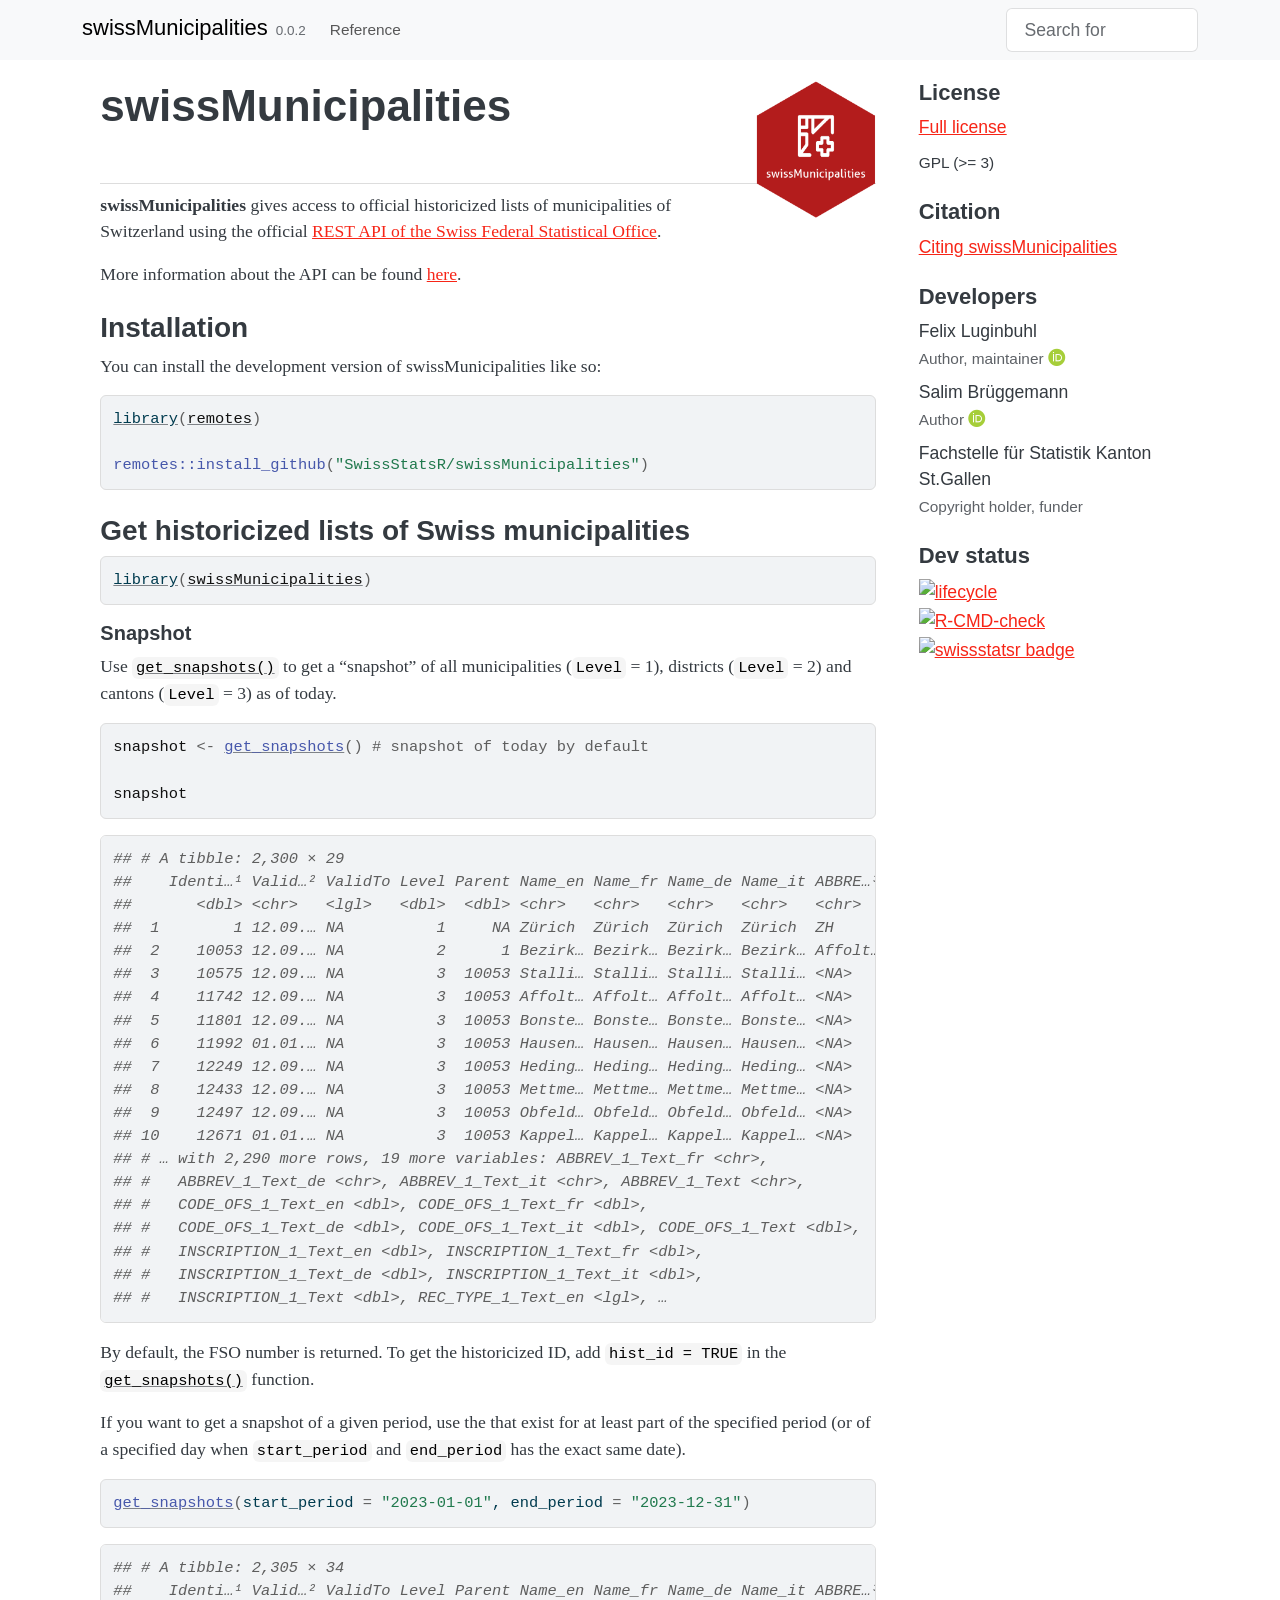
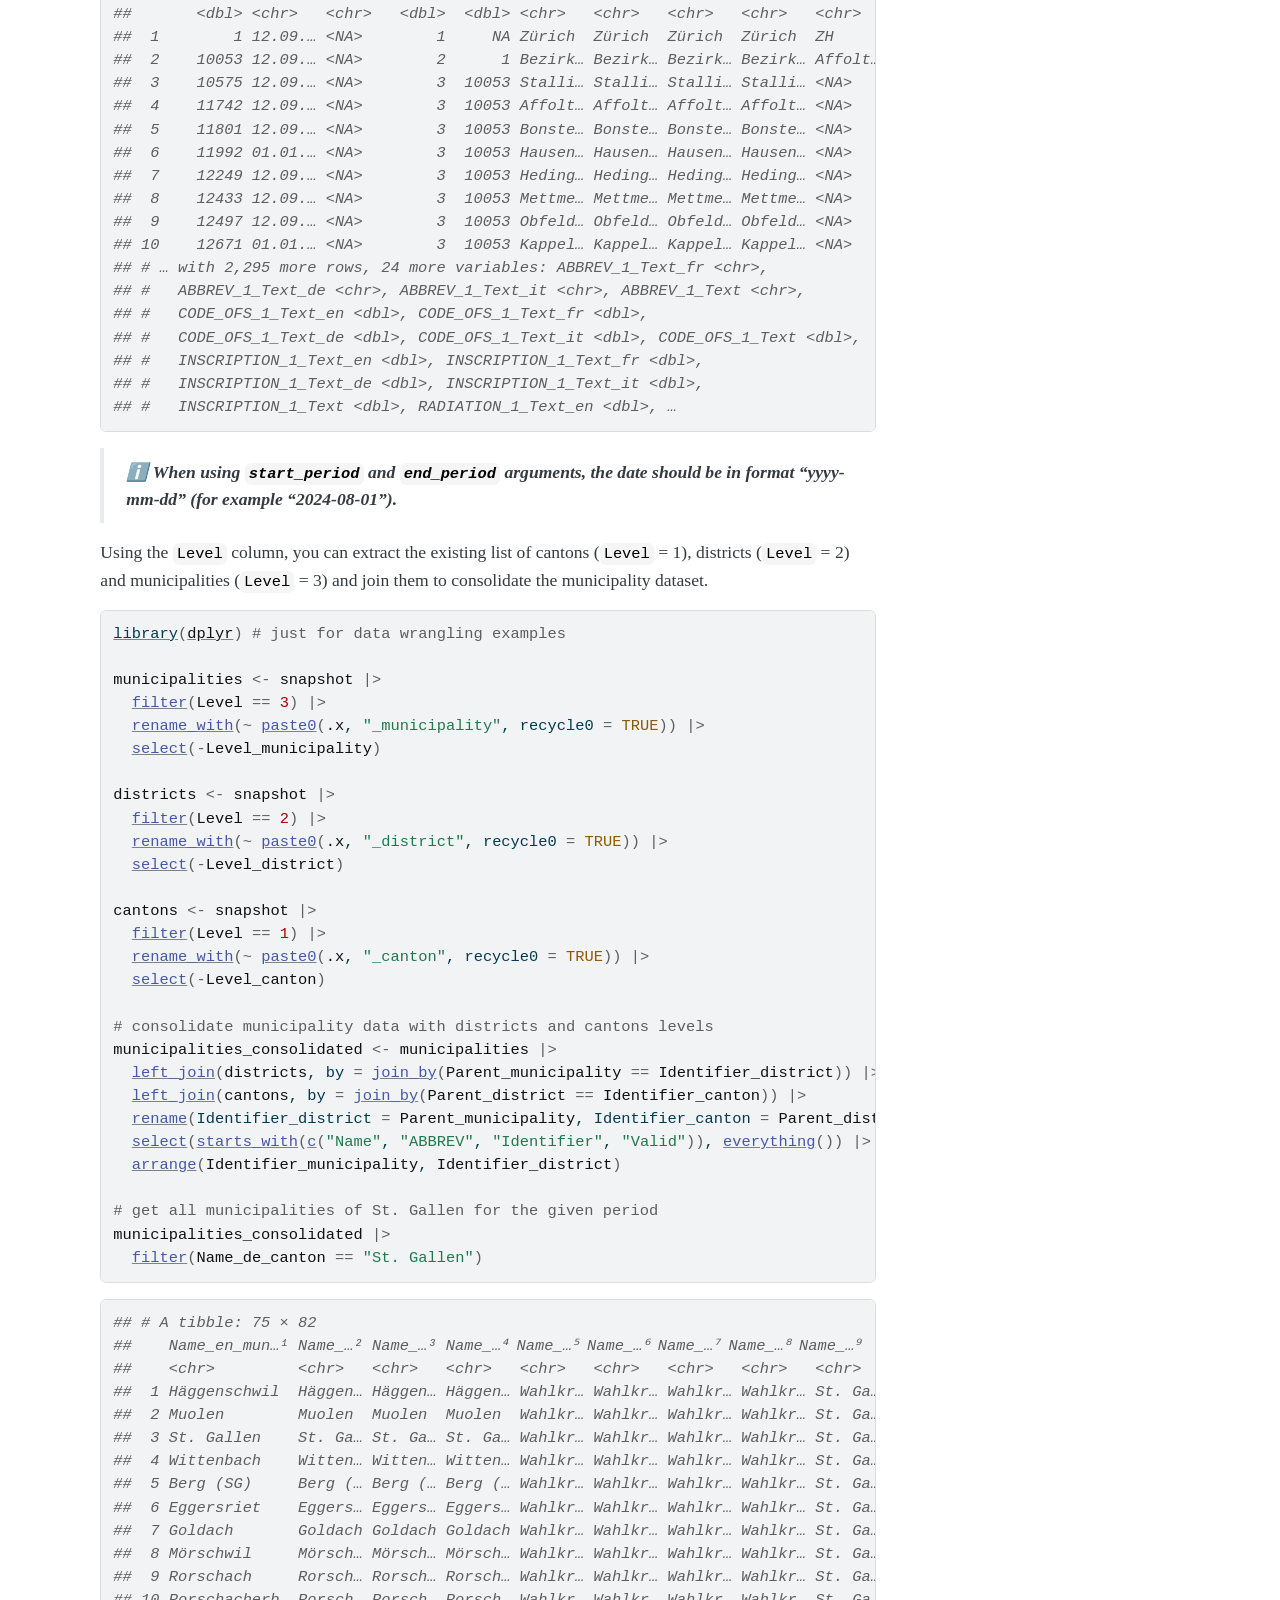
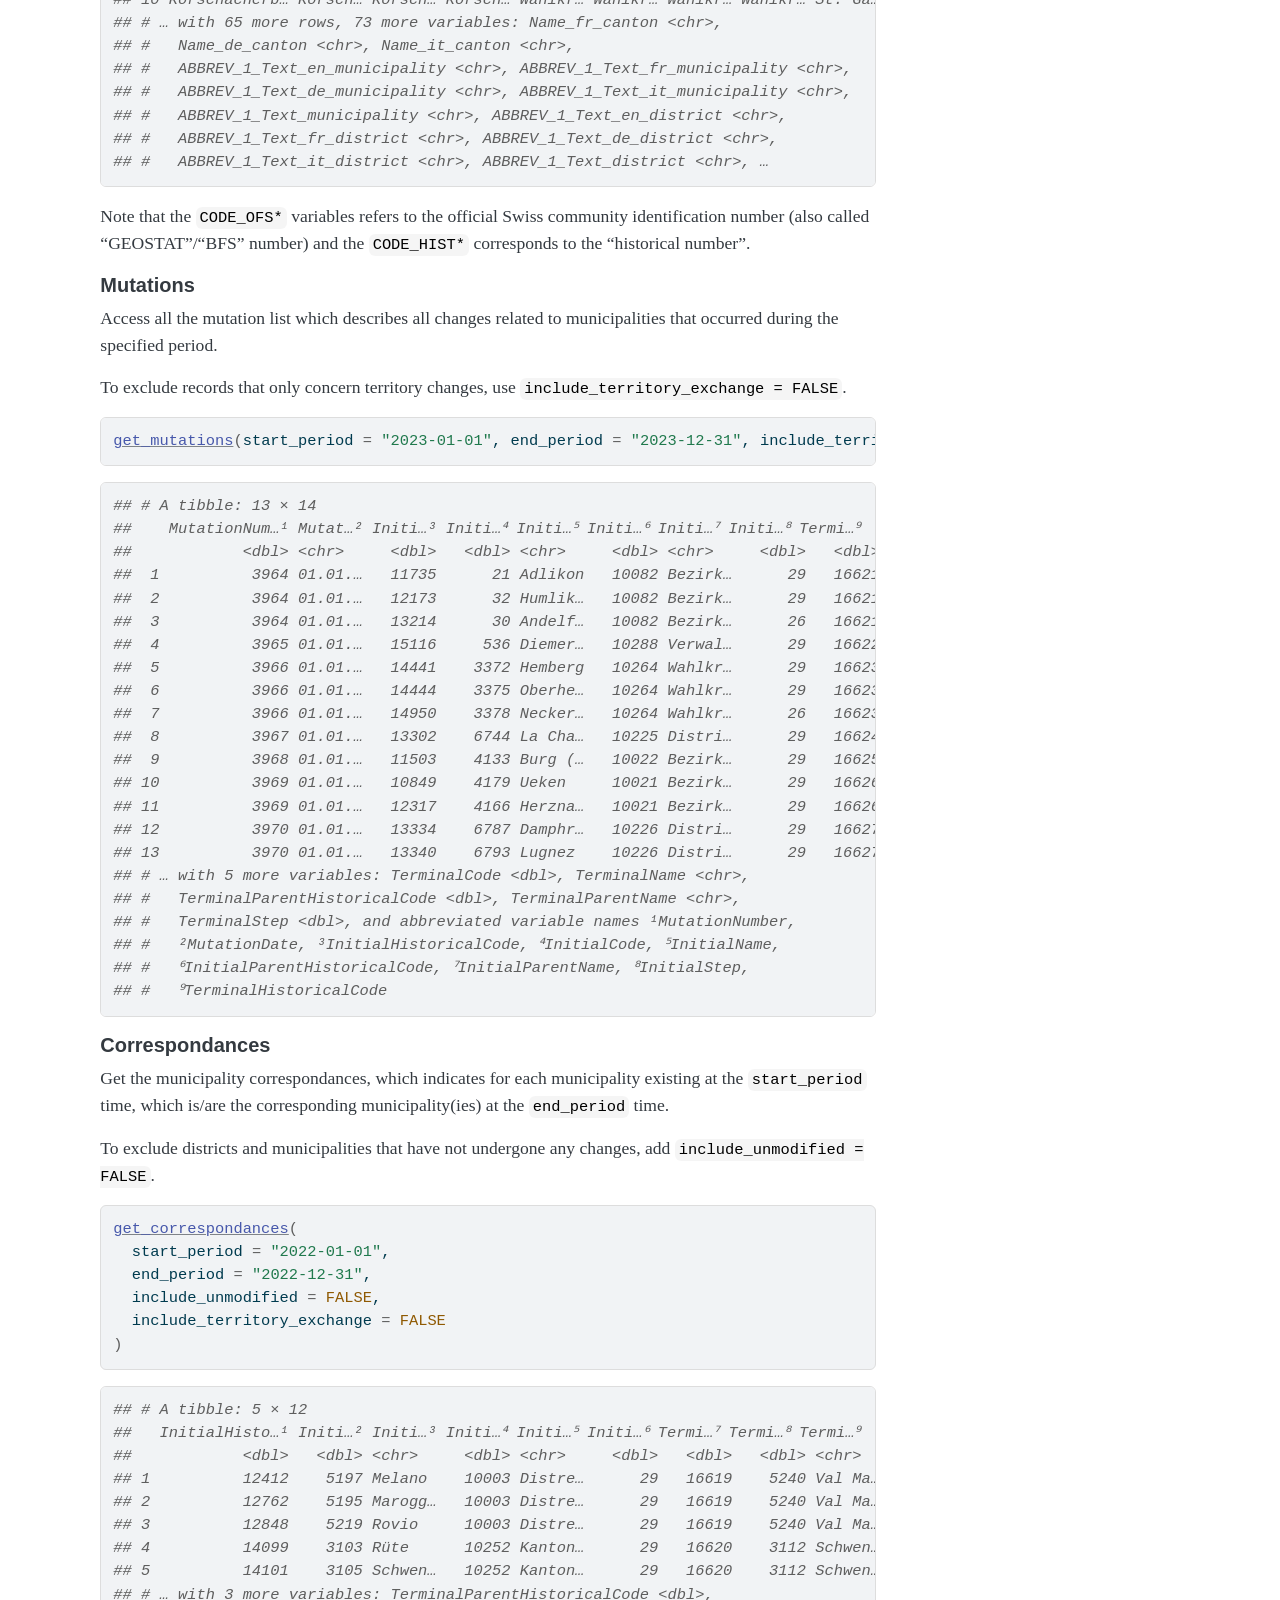
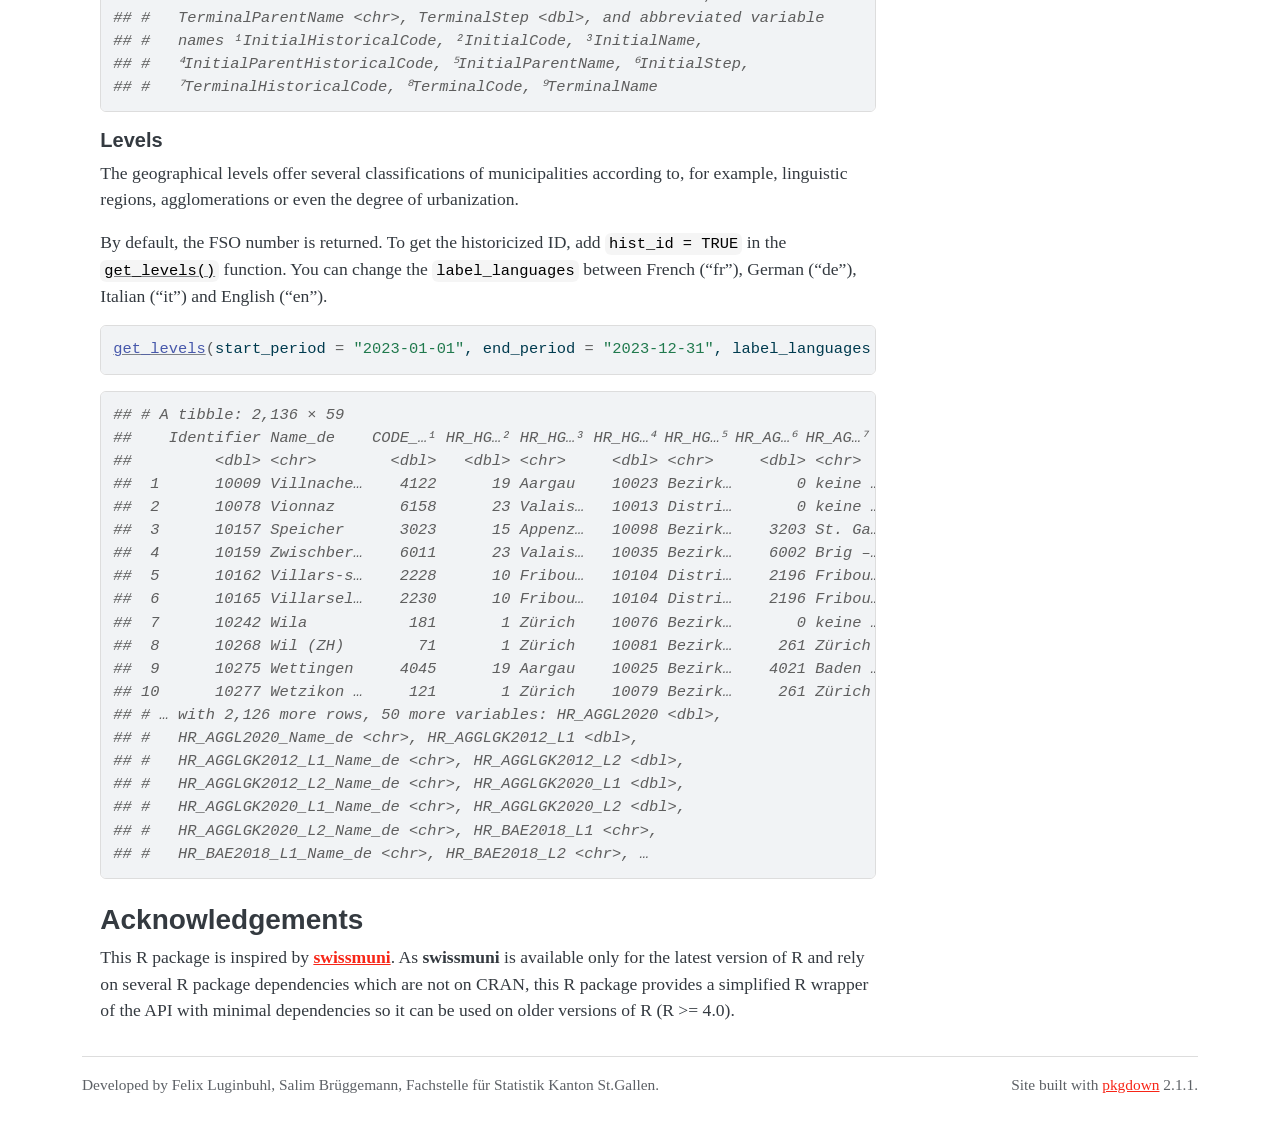
==== index.html @ 4a5406e1 "Deploying to gh-pages from @ SwissStatsR/swissMunicipalities@2eb749b05766159e274005578928a7ef6727f04" ====
<!DOCTYPE html>
<!-- Generated by pkgdown: do not edit by hand --><html lang="en">
<head>
<meta http-equiv="Content-Type" content="text/html; charset=UTF-8">
<meta charset="utf-8">
<meta http-equiv="X-UA-Compatible" content="IE=edge">
<meta name="viewport" content="width=device-width, initial-scale=1, shrink-to-fit=no">
<title>Get official historicized lists of Swiss municipalities • swissMunicipalities</title>
<script src="deps/jquery-3.6.0/jquery-3.6.0.min.js"></script><meta name="viewport" content="width=device-width, initial-scale=1, shrink-to-fit=no">
<link href="deps/bootstrap-5.3.1/bootstrap.min.css" rel="stylesheet">
<script src="deps/bootstrap-5.3.1/bootstrap.bundle.min.js"></script><link href="deps/font-awesome-6.4.2/css/all.min.css" rel="stylesheet">
<link href="deps/font-awesome-6.4.2/css/v4-shims.min.css" rel="stylesheet">
<script src="deps/headroom-0.11.0/headroom.min.js"></script><script src="deps/headroom-0.11.0/jQuery.headroom.min.js"></script><script src="deps/bootstrap-toc-1.0.1/bootstrap-toc.min.js"></script><script src="deps/clipboard.js-2.0.11/clipboard.min.js"></script><script src="deps/search-1.0.0/autocomplete.jquery.min.js"></script><script src="deps/search-1.0.0/fuse.min.js"></script><script src="deps/search-1.0.0/mark.min.js"></script><!-- pkgdown --><script src="pkgdown.js"></script><meta property="og:title" content="Get official historicized lists of Swiss municipalities">
<meta name="description" content="R wrapper of the official Swiss REST API of historicized list of municipalities of Switzerland.">
<meta property="og:description" content="R wrapper of the official Swiss REST API of historicized list of municipalities of Switzerland.">
<meta property="og:image" content="http://swissstatsr.org/swissMunicipalities/logo.png">
</head>
<body>
    <a href="#main" class="visually-hidden-focusable">Skip to contents</a>


    <nav class="navbar navbar-expand-lg fixed-top bg-light" data-bs-theme="light" aria-label="Site navigation"><div class="container">

    <a class="navbar-brand me-2" href="index.html">swissMunicipalities</a>

    <small class="nav-text text-muted me-auto" data-bs-toggle="tooltip" data-bs-placement="bottom" title="">0.0.2</small>


    <button class="navbar-toggler" type="button" data-bs-toggle="collapse" data-bs-target="#navbar" aria-controls="navbar" aria-expanded="false" aria-label="Toggle navigation">
      <span class="navbar-toggler-icon"></span>
    </button>

    <div id="navbar" class="collapse navbar-collapse ms-3">
      <ul class="navbar-nav me-auto">
<li class="nav-item"><a class="nav-link" href="reference/index.html">Reference</a></li>
      </ul>
<ul class="navbar-nav">
<li class="nav-item"><form class="form-inline" role="search">
 <input class="form-control" type="search" name="search-input" id="search-input" autocomplete="off" aria-label="Search site" placeholder="Search for" data-search-index="search.json">
</form></li>
      </ul>
</div>


  </div>
</nav><div class="container template-home">
<div class="row">
  <main id="main" class="col-md-9"><div class="section level1">
<div class="page-header">
<img src="logo.png" class="logo" alt=""><h1 id="swissmunicipalities-">swissMunicipalities <a class="anchor" aria-label="anchor" href="#swissmunicipalities-"></a>
</h1>
</div>
<!-- badges: start -->

<p><strong>swissMunicipalities</strong> gives access to official historicized lists of municipalities of Switzerland using the official <a href="https://www.bfs.admin.ch/bfs/de/home/dienstleistungen/forschung/api/api-gemeinde.html" class="external-link">REST API of the Swiss Federal Statistical Office</a>.</p>
<p>More information about the API can be found <a href="https://www.bfs.admin.ch/bfs/de/home/dienstleistungen/forschung/api/api-gemeinde.html" class="external-link">here</a>.</p>
<div class="section level2">
<h2 id="installation">Installation<a class="anchor" aria-label="anchor" href="#installation"></a>
</h2>
<p>You can install the development version of swissMunicipalities like so:</p>
<div class="sourceCode" id="cb1"><pre class="downlit sourceCode r">
<code class="sourceCode R"><span><span class="kw"><a href="https://rdrr.io/r/base/library.html" class="external-link">library</a></span><span class="op">(</span><span class="va"><a href="https://remotes.r-lib.org" class="external-link">remotes</a></span><span class="op">)</span></span>
<span></span>
<span><span class="fu">remotes</span><span class="fu">::</span><span class="fu">install_github</span><span class="op">(</span><span class="st">"SwissStatsR/swissMunicipalities"</span><span class="op">)</span></span></code></pre></div>
</div>
<div class="section level2">
<h2 id="get-historicized-lists-of-swiss-municipalities">Get historicized lists of Swiss municipalities<a class="anchor" aria-label="anchor" href="#get-historicized-lists-of-swiss-municipalities"></a>
</h2>
<div class="sourceCode" id="cb2"><pre class="downlit sourceCode r">
<code class="sourceCode R"><span><span class="kw"><a href="https://rdrr.io/r/base/library.html" class="external-link">library</a></span><span class="op">(</span><span class="va"><a href="http://swissstatsr.org/swissMunicipalities/">swissMunicipalities</a></span><span class="op">)</span></span></code></pre></div>
<div class="section level3">
<h3 id="snapshot">Snapshot<a class="anchor" aria-label="anchor" href="#snapshot"></a>
</h3>
<p>Use <code><a href="reference/get_snapshots.html">get_snapshots()</a></code> to get a “snapshot” of all municipalities (<code>Level</code> = 1), districts (<code>Level</code> = 2) and cantons (<code>Level</code> = 3) as of today.</p>
<div class="sourceCode" id="cb3"><pre class="downlit sourceCode r">
<code class="sourceCode R"><span><span class="va">snapshot</span> <span class="op">&lt;-</span> <span class="fu"><a href="reference/get_snapshots.html">get_snapshots</a></span><span class="op">(</span><span class="op">)</span> <span class="co"># snapshot of today by default</span></span>
<span></span>
<span><span class="va">snapshot</span></span></code></pre></div>
<div class="sourceCode" id="cb4"><pre class="sourceCode R"><code class="sourceCode r"><span id="cb4-1"><a href="#cb4-1" tabindex="-1"></a><span class="do">## # A tibble: 2,300 × 29</span></span>
<span id="cb4-2"><a href="#cb4-2" tabindex="-1"></a><span class="do">##    Identi…¹ Valid…² ValidTo Level Parent Name_en Name_fr Name_de Name_it ABBRE…³</span></span>
<span id="cb4-3"><a href="#cb4-3" tabindex="-1"></a><span class="do">##       &lt;dbl&gt; &lt;chr&gt;   &lt;lgl&gt;   &lt;dbl&gt;  &lt;dbl&gt; &lt;chr&gt;   &lt;chr&gt;   &lt;chr&gt;   &lt;chr&gt;   &lt;chr&gt;  </span></span>
<span id="cb4-4"><a href="#cb4-4" tabindex="-1"></a><span class="do">##  1        1 12.09.… NA          1     NA Zürich  Zürich  Zürich  Zürich  ZH     </span></span>
<span id="cb4-5"><a href="#cb4-5" tabindex="-1"></a><span class="do">##  2    10053 12.09.… NA          2      1 Bezirk… Bezirk… Bezirk… Bezirk… Affolt…</span></span>
<span id="cb4-6"><a href="#cb4-6" tabindex="-1"></a><span class="do">##  3    10575 12.09.… NA          3  10053 Stalli… Stalli… Stalli… Stalli… &lt;NA&gt;   </span></span>
<span id="cb4-7"><a href="#cb4-7" tabindex="-1"></a><span class="do">##  4    11742 12.09.… NA          3  10053 Affolt… Affolt… Affolt… Affolt… &lt;NA&gt;   </span></span>
<span id="cb4-8"><a href="#cb4-8" tabindex="-1"></a><span class="do">##  5    11801 12.09.… NA          3  10053 Bonste… Bonste… Bonste… Bonste… &lt;NA&gt;   </span></span>
<span id="cb4-9"><a href="#cb4-9" tabindex="-1"></a><span class="do">##  6    11992 01.01.… NA          3  10053 Hausen… Hausen… Hausen… Hausen… &lt;NA&gt;   </span></span>
<span id="cb4-10"><a href="#cb4-10" tabindex="-1"></a><span class="do">##  7    12249 12.09.… NA          3  10053 Heding… Heding… Heding… Heding… &lt;NA&gt;   </span></span>
<span id="cb4-11"><a href="#cb4-11" tabindex="-1"></a><span class="do">##  8    12433 12.09.… NA          3  10053 Mettme… Mettme… Mettme… Mettme… &lt;NA&gt;   </span></span>
<span id="cb4-12"><a href="#cb4-12" tabindex="-1"></a><span class="do">##  9    12497 12.09.… NA          3  10053 Obfeld… Obfeld… Obfeld… Obfeld… &lt;NA&gt;   </span></span>
<span id="cb4-13"><a href="#cb4-13" tabindex="-1"></a><span class="do">## 10    12671 01.01.… NA          3  10053 Kappel… Kappel… Kappel… Kappel… &lt;NA&gt;   </span></span>
<span id="cb4-14"><a href="#cb4-14" tabindex="-1"></a><span class="do">## # … with 2,290 more rows, 19 more variables: ABBREV_1_Text_fr &lt;chr&gt;,</span></span>
<span id="cb4-15"><a href="#cb4-15" tabindex="-1"></a><span class="do">## #   ABBREV_1_Text_de &lt;chr&gt;, ABBREV_1_Text_it &lt;chr&gt;, ABBREV_1_Text &lt;chr&gt;,</span></span>
<span id="cb4-16"><a href="#cb4-16" tabindex="-1"></a><span class="do">## #   CODE_OFS_1_Text_en &lt;dbl&gt;, CODE_OFS_1_Text_fr &lt;dbl&gt;,</span></span>
<span id="cb4-17"><a href="#cb4-17" tabindex="-1"></a><span class="do">## #   CODE_OFS_1_Text_de &lt;dbl&gt;, CODE_OFS_1_Text_it &lt;dbl&gt;, CODE_OFS_1_Text &lt;dbl&gt;,</span></span>
<span id="cb4-18"><a href="#cb4-18" tabindex="-1"></a><span class="do">## #   INSCRIPTION_1_Text_en &lt;dbl&gt;, INSCRIPTION_1_Text_fr &lt;dbl&gt;,</span></span>
<span id="cb4-19"><a href="#cb4-19" tabindex="-1"></a><span class="do">## #   INSCRIPTION_1_Text_de &lt;dbl&gt;, INSCRIPTION_1_Text_it &lt;dbl&gt;,</span></span>
<span id="cb4-20"><a href="#cb4-20" tabindex="-1"></a><span class="do">## #   INSCRIPTION_1_Text &lt;dbl&gt;, REC_TYPE_1_Text_en &lt;lgl&gt;, …</span></span></code></pre></div>
<p>By default, the FSO number is returned. To get the historicized ID, add <code>hist_id = TRUE</code> in the <code><a href="reference/get_snapshots.html">get_snapshots()</a></code> function.</p>
<p>If you want to get a snapshot of a given period, use the that exist for at least part of the specified period (or of a specified day when <code>start_period</code> and <code>end_period</code> has the exact same date).</p>
<div class="sourceCode" id="cb5"><pre class="downlit sourceCode r">
<code class="sourceCode R"><span><span class="fu"><a href="reference/get_snapshots.html">get_snapshots</a></span><span class="op">(</span>start_period <span class="op">=</span> <span class="st">"2023-01-01"</span>, end_period <span class="op">=</span> <span class="st">"2023-12-31"</span><span class="op">)</span></span></code></pre></div>
<div class="sourceCode" id="cb6"><pre class="sourceCode R"><code class="sourceCode r"><span id="cb6-1"><a href="#cb6-1" tabindex="-1"></a><span class="do">## # A tibble: 2,305 × 34</span></span>
<span id="cb6-2"><a href="#cb6-2" tabindex="-1"></a><span class="do">##    Identi…¹ Valid…² ValidTo Level Parent Name_en Name_fr Name_de Name_it ABBRE…³</span></span>
<span id="cb6-3"><a href="#cb6-3" tabindex="-1"></a><span class="do">##       &lt;dbl&gt; &lt;chr&gt;   &lt;chr&gt;   &lt;dbl&gt;  &lt;dbl&gt; &lt;chr&gt;   &lt;chr&gt;   &lt;chr&gt;   &lt;chr&gt;   &lt;chr&gt;  </span></span>
<span id="cb6-4"><a href="#cb6-4" tabindex="-1"></a><span class="do">##  1        1 12.09.… &lt;NA&gt;        1     NA Zürich  Zürich  Zürich  Zürich  ZH     </span></span>
<span id="cb6-5"><a href="#cb6-5" tabindex="-1"></a><span class="do">##  2    10053 12.09.… &lt;NA&gt;        2      1 Bezirk… Bezirk… Bezirk… Bezirk… Affolt…</span></span>
<span id="cb6-6"><a href="#cb6-6" tabindex="-1"></a><span class="do">##  3    10575 12.09.… &lt;NA&gt;        3  10053 Stalli… Stalli… Stalli… Stalli… &lt;NA&gt;   </span></span>
<span id="cb6-7"><a href="#cb6-7" tabindex="-1"></a><span class="do">##  4    11742 12.09.… &lt;NA&gt;        3  10053 Affolt… Affolt… Affolt… Affolt… &lt;NA&gt;   </span></span>
<span id="cb6-8"><a href="#cb6-8" tabindex="-1"></a><span class="do">##  5    11801 12.09.… &lt;NA&gt;        3  10053 Bonste… Bonste… Bonste… Bonste… &lt;NA&gt;   </span></span>
<span id="cb6-9"><a href="#cb6-9" tabindex="-1"></a><span class="do">##  6    11992 01.01.… &lt;NA&gt;        3  10053 Hausen… Hausen… Hausen… Hausen… &lt;NA&gt;   </span></span>
<span id="cb6-10"><a href="#cb6-10" tabindex="-1"></a><span class="do">##  7    12249 12.09.… &lt;NA&gt;        3  10053 Heding… Heding… Heding… Heding… &lt;NA&gt;   </span></span>
<span id="cb6-11"><a href="#cb6-11" tabindex="-1"></a><span class="do">##  8    12433 12.09.… &lt;NA&gt;        3  10053 Mettme… Mettme… Mettme… Mettme… &lt;NA&gt;   </span></span>
<span id="cb6-12"><a href="#cb6-12" tabindex="-1"></a><span class="do">##  9    12497 12.09.… &lt;NA&gt;        3  10053 Obfeld… Obfeld… Obfeld… Obfeld… &lt;NA&gt;   </span></span>
<span id="cb6-13"><a href="#cb6-13" tabindex="-1"></a><span class="do">## 10    12671 01.01.… &lt;NA&gt;        3  10053 Kappel… Kappel… Kappel… Kappel… &lt;NA&gt;   </span></span>
<span id="cb6-14"><a href="#cb6-14" tabindex="-1"></a><span class="do">## # … with 2,295 more rows, 24 more variables: ABBREV_1_Text_fr &lt;chr&gt;,</span></span>
<span id="cb6-15"><a href="#cb6-15" tabindex="-1"></a><span class="do">## #   ABBREV_1_Text_de &lt;chr&gt;, ABBREV_1_Text_it &lt;chr&gt;, ABBREV_1_Text &lt;chr&gt;,</span></span>
<span id="cb6-16"><a href="#cb6-16" tabindex="-1"></a><span class="do">## #   CODE_OFS_1_Text_en &lt;dbl&gt;, CODE_OFS_1_Text_fr &lt;dbl&gt;,</span></span>
<span id="cb6-17"><a href="#cb6-17" tabindex="-1"></a><span class="do">## #   CODE_OFS_1_Text_de &lt;dbl&gt;, CODE_OFS_1_Text_it &lt;dbl&gt;, CODE_OFS_1_Text &lt;dbl&gt;,</span></span>
<span id="cb6-18"><a href="#cb6-18" tabindex="-1"></a><span class="do">## #   INSCRIPTION_1_Text_en &lt;dbl&gt;, INSCRIPTION_1_Text_fr &lt;dbl&gt;,</span></span>
<span id="cb6-19"><a href="#cb6-19" tabindex="-1"></a><span class="do">## #   INSCRIPTION_1_Text_de &lt;dbl&gt;, INSCRIPTION_1_Text_it &lt;dbl&gt;,</span></span>
<span id="cb6-20"><a href="#cb6-20" tabindex="-1"></a><span class="do">## #   INSCRIPTION_1_Text &lt;dbl&gt;, RADIATION_1_Text_en &lt;dbl&gt;, …</span></span></code></pre></div>
<blockquote>
<p><span class="emoji" data-emoji="information_source">ℹ️</span> <strong>When using <code>start_period</code> and <code>end_period</code> arguments, the date should be in format “yyyy-mm-dd” (for example “2024-08-01”).</strong></p>
</blockquote>
<p>Using the <code>Level</code> column, you can extract the existing list of cantons (<code>Level</code> = 1), districts (<code>Level</code> = 2) and municipalities (<code>Level</code> = 3) and join them to consolidate the municipality dataset.</p>
<div class="sourceCode" id="cb7"><pre class="downlit sourceCode r">
<code class="sourceCode R"><span><span class="kw"><a href="https://rdrr.io/r/base/library.html" class="external-link">library</a></span><span class="op">(</span><span class="va"><a href="https://dplyr.tidyverse.org" class="external-link">dplyr</a></span><span class="op">)</span> <span class="co"># just for data wrangling examples</span></span>
<span></span>
<span><span class="va">municipalities</span> <span class="op">&lt;-</span> <span class="va">snapshot</span> <span class="op">|&gt;</span> </span>
<span>  <span class="fu"><a href="https://dplyr.tidyverse.org/reference/filter.html" class="external-link">filter</a></span><span class="op">(</span><span class="va">Level</span> <span class="op">==</span> <span class="fl">3</span><span class="op">)</span> <span class="op">|&gt;</span></span>
<span>  <span class="fu"><a href="https://dplyr.tidyverse.org/reference/rename.html" class="external-link">rename_with</a></span><span class="op">(</span><span class="op">~</span> <span class="fu"><a href="https://rdrr.io/r/base/paste.html" class="external-link">paste0</a></span><span class="op">(</span><span class="va">.x</span>, <span class="st">"_municipality"</span>, recycle0 <span class="op">=</span> <span class="cn">TRUE</span><span class="op">)</span><span class="op">)</span> <span class="op">|&gt;</span></span>
<span>  <span class="fu"><a href="https://dplyr.tidyverse.org/reference/select.html" class="external-link">select</a></span><span class="op">(</span><span class="op">-</span><span class="va">Level_municipality</span><span class="op">)</span></span>
<span></span>
<span><span class="va">districts</span> <span class="op">&lt;-</span> <span class="va">snapshot</span> <span class="op">|&gt;</span> </span>
<span>  <span class="fu"><a href="https://dplyr.tidyverse.org/reference/filter.html" class="external-link">filter</a></span><span class="op">(</span><span class="va">Level</span> <span class="op">==</span> <span class="fl">2</span><span class="op">)</span> <span class="op">|&gt;</span></span>
<span>  <span class="fu"><a href="https://dplyr.tidyverse.org/reference/rename.html" class="external-link">rename_with</a></span><span class="op">(</span><span class="op">~</span> <span class="fu"><a href="https://rdrr.io/r/base/paste.html" class="external-link">paste0</a></span><span class="op">(</span><span class="va">.x</span>, <span class="st">"_district"</span>, recycle0 <span class="op">=</span> <span class="cn">TRUE</span><span class="op">)</span><span class="op">)</span> <span class="op">|&gt;</span></span>
<span>  <span class="fu"><a href="https://dplyr.tidyverse.org/reference/select.html" class="external-link">select</a></span><span class="op">(</span><span class="op">-</span><span class="va">Level_district</span><span class="op">)</span></span>
<span></span>
<span><span class="va">cantons</span> <span class="op">&lt;-</span> <span class="va">snapshot</span> <span class="op">|&gt;</span> </span>
<span>  <span class="fu"><a href="https://dplyr.tidyverse.org/reference/filter.html" class="external-link">filter</a></span><span class="op">(</span><span class="va">Level</span> <span class="op">==</span> <span class="fl">1</span><span class="op">)</span> <span class="op">|&gt;</span></span>
<span>  <span class="fu"><a href="https://dplyr.tidyverse.org/reference/rename.html" class="external-link">rename_with</a></span><span class="op">(</span><span class="op">~</span> <span class="fu"><a href="https://rdrr.io/r/base/paste.html" class="external-link">paste0</a></span><span class="op">(</span><span class="va">.x</span>, <span class="st">"_canton"</span>, recycle0 <span class="op">=</span> <span class="cn">TRUE</span><span class="op">)</span><span class="op">)</span> <span class="op">|&gt;</span></span>
<span>  <span class="fu"><a href="https://dplyr.tidyverse.org/reference/select.html" class="external-link">select</a></span><span class="op">(</span><span class="op">-</span><span class="va">Level_canton</span><span class="op">)</span></span>
<span></span>
<span><span class="co"># consolidate municipality data with districts and cantons levels</span></span>
<span><span class="va">municipalities_consolidated</span> <span class="op">&lt;-</span> <span class="va">municipalities</span> <span class="op">|&gt;</span></span>
<span>  <span class="fu"><a href="https://dplyr.tidyverse.org/reference/mutate-joins.html" class="external-link">left_join</a></span><span class="op">(</span><span class="va">districts</span>, by <span class="op">=</span> <span class="fu"><a href="https://dplyr.tidyverse.org/reference/join_by.html" class="external-link">join_by</a></span><span class="op">(</span><span class="va">Parent_municipality</span> <span class="op">==</span> <span class="va">Identifier_district</span><span class="op">)</span><span class="op">)</span> <span class="op">|&gt;</span></span>
<span>  <span class="fu"><a href="https://dplyr.tidyverse.org/reference/mutate-joins.html" class="external-link">left_join</a></span><span class="op">(</span><span class="va">cantons</span>, by <span class="op">=</span> <span class="fu"><a href="https://dplyr.tidyverse.org/reference/join_by.html" class="external-link">join_by</a></span><span class="op">(</span><span class="va">Parent_district</span> <span class="op">==</span> <span class="va">Identifier_canton</span><span class="op">)</span><span class="op">)</span> <span class="op">|&gt;</span></span>
<span>  <span class="fu"><a href="https://dplyr.tidyverse.org/reference/rename.html" class="external-link">rename</a></span><span class="op">(</span>Identifier_district <span class="op">=</span> <span class="va">Parent_municipality</span>, Identifier_canton <span class="op">=</span> <span class="va">Parent_district</span><span class="op">)</span> <span class="op">|&gt;</span></span>
<span>  <span class="fu"><a href="https://dplyr.tidyverse.org/reference/select.html" class="external-link">select</a></span><span class="op">(</span><span class="fu"><a href="https://tidyselect.r-lib.org/reference/starts_with.html" class="external-link">starts_with</a></span><span class="op">(</span><span class="fu"><a href="https://rdrr.io/r/base/c.html" class="external-link">c</a></span><span class="op">(</span><span class="st">"Name"</span>, <span class="st">"ABBREV"</span>, <span class="st">"Identifier"</span>, <span class="st">"Valid"</span><span class="op">)</span><span class="op">)</span>, <span class="fu"><a href="https://tidyselect.r-lib.org/reference/everything.html" class="external-link">everything</a></span><span class="op">(</span><span class="op">)</span><span class="op">)</span> <span class="op">|&gt;</span></span>
<span>  <span class="fu"><a href="https://dplyr.tidyverse.org/reference/arrange.html" class="external-link">arrange</a></span><span class="op">(</span><span class="va">Identifier_municipality</span>, <span class="va">Identifier_district</span><span class="op">)</span></span>
<span></span>
<span><span class="co"># get all municipalities of St. Gallen for the given period</span></span>
<span><span class="va">municipalities_consolidated</span> <span class="op">|&gt;</span></span>
<span>  <span class="fu"><a href="https://dplyr.tidyverse.org/reference/filter.html" class="external-link">filter</a></span><span class="op">(</span><span class="va">Name_de_canton</span> <span class="op">==</span> <span class="st">"St. Gallen"</span><span class="op">)</span></span></code></pre></div>
<div class="sourceCode" id="cb8"><pre class="sourceCode R"><code class="sourceCode r"><span id="cb8-1"><a href="#cb8-1" tabindex="-1"></a><span class="do">## # A tibble: 75 × 82</span></span>
<span id="cb8-2"><a href="#cb8-2" tabindex="-1"></a><span class="do">##    Name_en_mun…¹ Name_…² Name_…³ Name_…⁴ Name_…⁵ Name_…⁶ Name_…⁷ Name_…⁸ Name_…⁹</span></span>
<span id="cb8-3"><a href="#cb8-3" tabindex="-1"></a><span class="do">##    &lt;chr&gt;         &lt;chr&gt;   &lt;chr&gt;   &lt;chr&gt;   &lt;chr&gt;   &lt;chr&gt;   &lt;chr&gt;   &lt;chr&gt;   &lt;chr&gt;  </span></span>
<span id="cb8-4"><a href="#cb8-4" tabindex="-1"></a><span class="do">##  1 Häggenschwil  Häggen… Häggen… Häggen… Wahlkr… Wahlkr… Wahlkr… Wahlkr… St. Ga…</span></span>
<span id="cb8-5"><a href="#cb8-5" tabindex="-1"></a><span class="do">##  2 Muolen        Muolen  Muolen  Muolen  Wahlkr… Wahlkr… Wahlkr… Wahlkr… St. Ga…</span></span>
<span id="cb8-6"><a href="#cb8-6" tabindex="-1"></a><span class="do">##  3 St. Gallen    St. Ga… St. Ga… St. Ga… Wahlkr… Wahlkr… Wahlkr… Wahlkr… St. Ga…</span></span>
<span id="cb8-7"><a href="#cb8-7" tabindex="-1"></a><span class="do">##  4 Wittenbach    Witten… Witten… Witten… Wahlkr… Wahlkr… Wahlkr… Wahlkr… St. Ga…</span></span>
<span id="cb8-8"><a href="#cb8-8" tabindex="-1"></a><span class="do">##  5 Berg (SG)     Berg (… Berg (… Berg (… Wahlkr… Wahlkr… Wahlkr… Wahlkr… St. Ga…</span></span>
<span id="cb8-9"><a href="#cb8-9" tabindex="-1"></a><span class="do">##  6 Eggersriet    Eggers… Eggers… Eggers… Wahlkr… Wahlkr… Wahlkr… Wahlkr… St. Ga…</span></span>
<span id="cb8-10"><a href="#cb8-10" tabindex="-1"></a><span class="do">##  7 Goldach       Goldach Goldach Goldach Wahlkr… Wahlkr… Wahlkr… Wahlkr… St. Ga…</span></span>
<span id="cb8-11"><a href="#cb8-11" tabindex="-1"></a><span class="do">##  8 Mörschwil     Mörsch… Mörsch… Mörsch… Wahlkr… Wahlkr… Wahlkr… Wahlkr… St. Ga…</span></span>
<span id="cb8-12"><a href="#cb8-12" tabindex="-1"></a><span class="do">##  9 Rorschach     Rorsch… Rorsch… Rorsch… Wahlkr… Wahlkr… Wahlkr… Wahlkr… St. Ga…</span></span>
<span id="cb8-13"><a href="#cb8-13" tabindex="-1"></a><span class="do">## 10 Rorschacherb… Rorsch… Rorsch… Rorsch… Wahlkr… Wahlkr… Wahlkr… Wahlkr… St. Ga…</span></span>
<span id="cb8-14"><a href="#cb8-14" tabindex="-1"></a><span class="do">## # … with 65 more rows, 73 more variables: Name_fr_canton &lt;chr&gt;,</span></span>
<span id="cb8-15"><a href="#cb8-15" tabindex="-1"></a><span class="do">## #   Name_de_canton &lt;chr&gt;, Name_it_canton &lt;chr&gt;,</span></span>
<span id="cb8-16"><a href="#cb8-16" tabindex="-1"></a><span class="do">## #   ABBREV_1_Text_en_municipality &lt;chr&gt;, ABBREV_1_Text_fr_municipality &lt;chr&gt;,</span></span>
<span id="cb8-17"><a href="#cb8-17" tabindex="-1"></a><span class="do">## #   ABBREV_1_Text_de_municipality &lt;chr&gt;, ABBREV_1_Text_it_municipality &lt;chr&gt;,</span></span>
<span id="cb8-18"><a href="#cb8-18" tabindex="-1"></a><span class="do">## #   ABBREV_1_Text_municipality &lt;chr&gt;, ABBREV_1_Text_en_district &lt;chr&gt;,</span></span>
<span id="cb8-19"><a href="#cb8-19" tabindex="-1"></a><span class="do">## #   ABBREV_1_Text_fr_district &lt;chr&gt;, ABBREV_1_Text_de_district &lt;chr&gt;,</span></span>
<span id="cb8-20"><a href="#cb8-20" tabindex="-1"></a><span class="do">## #   ABBREV_1_Text_it_district &lt;chr&gt;, ABBREV_1_Text_district &lt;chr&gt;, …</span></span></code></pre></div>
<p>Note that the <code>CODE_OFS*</code> variables refers to the official Swiss community identification number (also called “GEOSTAT”/“BFS” number) and the <code>CODE_HIST*</code> corresponds to the “historical number”.</p>
</div>
<div class="section level3">
<h3 id="mutations">Mutations<a class="anchor" aria-label="anchor" href="#mutations"></a>
</h3>
<p>Access all the mutation list which describes all changes related to municipalities that occurred during the specified period.</p>
<p>To exclude records that only concern territory changes, use <code>include_territory_exchange = FALSE</code>.</p>
<div class="sourceCode" id="cb9"><pre class="downlit sourceCode r">
<code class="sourceCode R"><span><span class="fu"><a href="reference/get_mutations.html">get_mutations</a></span><span class="op">(</span>start_period <span class="op">=</span> <span class="st">"2023-01-01"</span>, end_period <span class="op">=</span> <span class="st">"2023-12-31"</span>, include_territory_exchange <span class="op">=</span> <span class="cn">FALSE</span><span class="op">)</span></span></code></pre></div>
<div class="sourceCode" id="cb10"><pre class="sourceCode R"><code class="sourceCode r"><span id="cb10-1"><a href="#cb10-1" tabindex="-1"></a><span class="do">## # A tibble: 13 × 14</span></span>
<span id="cb10-2"><a href="#cb10-2" tabindex="-1"></a><span class="do">##    MutationNum…¹ Mutat…² Initi…³ Initi…⁴ Initi…⁵ Initi…⁶ Initi…⁷ Initi…⁸ Termi…⁹</span></span>
<span id="cb10-3"><a href="#cb10-3" tabindex="-1"></a><span class="do">##            &lt;dbl&gt; &lt;chr&gt;     &lt;dbl&gt;   &lt;dbl&gt; &lt;chr&gt;     &lt;dbl&gt; &lt;chr&gt;     &lt;dbl&gt;   &lt;dbl&gt;</span></span>
<span id="cb10-4"><a href="#cb10-4" tabindex="-1"></a><span class="do">##  1          3964 01.01.…   11735      21 Adlikon   10082 Bezirk…      29   16621</span></span>
<span id="cb10-5"><a href="#cb10-5" tabindex="-1"></a><span class="do">##  2          3964 01.01.…   12173      32 Humlik…   10082 Bezirk…      29   16621</span></span>
<span id="cb10-6"><a href="#cb10-6" tabindex="-1"></a><span class="do">##  3          3964 01.01.…   13214      30 Andelf…   10082 Bezirk…      26   16621</span></span>
<span id="cb10-7"><a href="#cb10-7" tabindex="-1"></a><span class="do">##  4          3965 01.01.…   15116     536 Diemer…   10288 Verwal…      29   16622</span></span>
<span id="cb10-8"><a href="#cb10-8" tabindex="-1"></a><span class="do">##  5          3966 01.01.…   14441    3372 Hemberg   10264 Wahlkr…      29   16623</span></span>
<span id="cb10-9"><a href="#cb10-9" tabindex="-1"></a><span class="do">##  6          3966 01.01.…   14444    3375 Oberhe…   10264 Wahlkr…      29   16623</span></span>
<span id="cb10-10"><a href="#cb10-10" tabindex="-1"></a><span class="do">##  7          3966 01.01.…   14950    3378 Necker…   10264 Wahlkr…      26   16623</span></span>
<span id="cb10-11"><a href="#cb10-11" tabindex="-1"></a><span class="do">##  8          3967 01.01.…   13302    6744 La Cha…   10225 Distri…      29   16624</span></span>
<span id="cb10-12"><a href="#cb10-12" tabindex="-1"></a><span class="do">##  9          3968 01.01.…   11503    4133 Burg (…   10022 Bezirk…      29   16625</span></span>
<span id="cb10-13"><a href="#cb10-13" tabindex="-1"></a><span class="do">## 10          3969 01.01.…   10849    4179 Ueken     10021 Bezirk…      29   16626</span></span>
<span id="cb10-14"><a href="#cb10-14" tabindex="-1"></a><span class="do">## 11          3969 01.01.…   12317    4166 Herzna…   10021 Bezirk…      29   16626</span></span>
<span id="cb10-15"><a href="#cb10-15" tabindex="-1"></a><span class="do">## 12          3970 01.01.…   13334    6787 Damphr…   10226 Distri…      29   16627</span></span>
<span id="cb10-16"><a href="#cb10-16" tabindex="-1"></a><span class="do">## 13          3970 01.01.…   13340    6793 Lugnez    10226 Distri…      29   16627</span></span>
<span id="cb10-17"><a href="#cb10-17" tabindex="-1"></a><span class="do">## # … with 5 more variables: TerminalCode &lt;dbl&gt;, TerminalName &lt;chr&gt;,</span></span>
<span id="cb10-18"><a href="#cb10-18" tabindex="-1"></a><span class="do">## #   TerminalParentHistoricalCode &lt;dbl&gt;, TerminalParentName &lt;chr&gt;,</span></span>
<span id="cb10-19"><a href="#cb10-19" tabindex="-1"></a><span class="do">## #   TerminalStep &lt;dbl&gt;, and abbreviated variable names ¹​MutationNumber,</span></span>
<span id="cb10-20"><a href="#cb10-20" tabindex="-1"></a><span class="do">## #   ²​MutationDate, ³​InitialHistoricalCode, ⁴​InitialCode, ⁵​InitialName,</span></span>
<span id="cb10-21"><a href="#cb10-21" tabindex="-1"></a><span class="do">## #   ⁶​InitialParentHistoricalCode, ⁷​InitialParentName, ⁸​InitialStep,</span></span>
<span id="cb10-22"><a href="#cb10-22" tabindex="-1"></a><span class="do">## #   ⁹​TerminalHistoricalCode</span></span></code></pre></div>
</div>
<div class="section level3">
<h3 id="correspondances">Correspondances<a class="anchor" aria-label="anchor" href="#correspondances"></a>
</h3>
<p>Get the municipality correspondances, which indicates for each municipality existing at the <code>start_period</code> time, which is/are the corresponding municipality(ies) at the <code>end_period</code> time.</p>
<p>To exclude districts and municipalities that have not undergone any changes, add <code>include_unmodified = FALSE</code>.</p>
<div class="sourceCode" id="cb11"><pre class="downlit sourceCode r">
<code class="sourceCode R"><span><span class="fu"><a href="reference/get_correspondances.html">get_correspondances</a></span><span class="op">(</span></span>
<span>  start_period <span class="op">=</span> <span class="st">"2022-01-01"</span>, </span>
<span>  end_period <span class="op">=</span> <span class="st">"2022-12-31"</span>, </span>
<span>  include_unmodified <span class="op">=</span> <span class="cn">FALSE</span>, </span>
<span>  include_territory_exchange <span class="op">=</span> <span class="cn">FALSE</span></span>
<span><span class="op">)</span></span></code></pre></div>
<div class="sourceCode" id="cb12"><pre class="sourceCode R"><code class="sourceCode r"><span id="cb12-1"><a href="#cb12-1" tabindex="-1"></a><span class="do">## # A tibble: 5 × 12</span></span>
<span id="cb12-2"><a href="#cb12-2" tabindex="-1"></a><span class="do">##   InitialHisto…¹ Initi…² Initi…³ Initi…⁴ Initi…⁵ Initi…⁶ Termi…⁷ Termi…⁸ Termi…⁹</span></span>
<span id="cb12-3"><a href="#cb12-3" tabindex="-1"></a><span class="do">##            &lt;dbl&gt;   &lt;dbl&gt; &lt;chr&gt;     &lt;dbl&gt; &lt;chr&gt;     &lt;dbl&gt;   &lt;dbl&gt;   &lt;dbl&gt; &lt;chr&gt;  </span></span>
<span id="cb12-4"><a href="#cb12-4" tabindex="-1"></a><span class="do">## 1          12412    5197 Melano    10003 Distre…      29   16619    5240 Val Ma…</span></span>
<span id="cb12-5"><a href="#cb12-5" tabindex="-1"></a><span class="do">## 2          12762    5195 Marogg…   10003 Distre…      29   16619    5240 Val Ma…</span></span>
<span id="cb12-6"><a href="#cb12-6" tabindex="-1"></a><span class="do">## 3          12848    5219 Rovio     10003 Distre…      29   16619    5240 Val Ma…</span></span>
<span id="cb12-7"><a href="#cb12-7" tabindex="-1"></a><span class="do">## 4          14099    3103 Rüte      10252 Kanton…      29   16620    3112 Schwen…</span></span>
<span id="cb12-8"><a href="#cb12-8" tabindex="-1"></a><span class="do">## 5          14101    3105 Schwen…   10252 Kanton…      29   16620    3112 Schwen…</span></span>
<span id="cb12-9"><a href="#cb12-9" tabindex="-1"></a><span class="do">## # … with 3 more variables: TerminalParentHistoricalCode &lt;dbl&gt;,</span></span>
<span id="cb12-10"><a href="#cb12-10" tabindex="-1"></a><span class="do">## #   TerminalParentName &lt;chr&gt;, TerminalStep &lt;dbl&gt;, and abbreviated variable</span></span>
<span id="cb12-11"><a href="#cb12-11" tabindex="-1"></a><span class="do">## #   names ¹​InitialHistoricalCode, ²​InitialCode, ³​InitialName,</span></span>
<span id="cb12-12"><a href="#cb12-12" tabindex="-1"></a><span class="do">## #   ⁴​InitialParentHistoricalCode, ⁵​InitialParentName, ⁶​InitialStep,</span></span>
<span id="cb12-13"><a href="#cb12-13" tabindex="-1"></a><span class="do">## #   ⁷​TerminalHistoricalCode, ⁸​TerminalCode, ⁹​TerminalName</span></span></code></pre></div>
</div>
<div class="section level3">
<h3 id="levels">Levels<a class="anchor" aria-label="anchor" href="#levels"></a>
</h3>
<p>The geographical levels offer several classifications of municipalities according to, for example, linguistic regions, agglomerations or even the degree of urbanization.</p>
<p>By default, the FSO number is returned. To get the historicized ID, add <code>hist_id = TRUE</code> in the <code><a href="reference/get_levels.html">get_levels()</a></code> function. You can change the <code>label_languages</code> between French (“fr”), German (“de”), Italian (“it”) and English (“en”).</p>
<div class="sourceCode" id="cb13"><pre class="downlit sourceCode r">
<code class="sourceCode R"><span><span class="fu"><a href="reference/get_levels.html">get_levels</a></span><span class="op">(</span>start_period <span class="op">=</span> <span class="st">"2023-01-01"</span>, end_period <span class="op">=</span> <span class="st">"2023-12-31"</span>, label_languages <span class="op">=</span> <span class="st">"de"</span><span class="op">)</span></span></code></pre></div>
<div class="sourceCode" id="cb14"><pre class="sourceCode R"><code class="sourceCode r"><span id="cb14-1"><a href="#cb14-1" tabindex="-1"></a><span class="do">## # A tibble: 2,136 × 59</span></span>
<span id="cb14-2"><a href="#cb14-2" tabindex="-1"></a><span class="do">##    Identifier Name_de    CODE_…¹ HR_HG…² HR_HG…³ HR_HG…⁴ HR_HG…⁵ HR_AG…⁶ HR_AG…⁷</span></span>
<span id="cb14-3"><a href="#cb14-3" tabindex="-1"></a><span class="do">##         &lt;dbl&gt; &lt;chr&gt;        &lt;dbl&gt;   &lt;dbl&gt; &lt;chr&gt;     &lt;dbl&gt; &lt;chr&gt;     &lt;dbl&gt; &lt;chr&gt;  </span></span>
<span id="cb14-4"><a href="#cb14-4" tabindex="-1"></a><span class="do">##  1      10009 Villnache…    4122      19 Aargau    10023 Bezirk…       0 keine …</span></span>
<span id="cb14-5"><a href="#cb14-5" tabindex="-1"></a><span class="do">##  2      10078 Vionnaz       6158      23 Valais…   10013 Distri…       0 keine …</span></span>
<span id="cb14-6"><a href="#cb14-6" tabindex="-1"></a><span class="do">##  3      10157 Speicher      3023      15 Appenz…   10098 Bezirk…    3203 St. Ga…</span></span>
<span id="cb14-7"><a href="#cb14-7" tabindex="-1"></a><span class="do">##  4      10159 Zwischber…    6011      23 Valais…   10035 Bezirk…    6002 Brig –…</span></span>
<span id="cb14-8"><a href="#cb14-8" tabindex="-1"></a><span class="do">##  5      10162 Villars-s…    2228      10 Fribou…   10104 Distri…    2196 Fribou…</span></span>
<span id="cb14-9"><a href="#cb14-9" tabindex="-1"></a><span class="do">##  6      10165 Villarsel…    2230      10 Fribou…   10104 Distri…    2196 Fribou…</span></span>
<span id="cb14-10"><a href="#cb14-10" tabindex="-1"></a><span class="do">##  7      10242 Wila           181       1 Zürich    10076 Bezirk…       0 keine …</span></span>
<span id="cb14-11"><a href="#cb14-11" tabindex="-1"></a><span class="do">##  8      10268 Wil (ZH)        71       1 Zürich    10081 Bezirk…     261 Zürich </span></span>
<span id="cb14-12"><a href="#cb14-12" tabindex="-1"></a><span class="do">##  9      10275 Wettingen     4045      19 Aargau    10025 Bezirk…    4021 Baden …</span></span>
<span id="cb14-13"><a href="#cb14-13" tabindex="-1"></a><span class="do">## 10      10277 Wetzikon …     121       1 Zürich    10079 Bezirk…     261 Zürich </span></span>
<span id="cb14-14"><a href="#cb14-14" tabindex="-1"></a><span class="do">## # … with 2,126 more rows, 50 more variables: HR_AGGL2020 &lt;dbl&gt;,</span></span>
<span id="cb14-15"><a href="#cb14-15" tabindex="-1"></a><span class="do">## #   HR_AGGL2020_Name_de &lt;chr&gt;, HR_AGGLGK2012_L1 &lt;dbl&gt;,</span></span>
<span id="cb14-16"><a href="#cb14-16" tabindex="-1"></a><span class="do">## #   HR_AGGLGK2012_L1_Name_de &lt;chr&gt;, HR_AGGLGK2012_L2 &lt;dbl&gt;,</span></span>
<span id="cb14-17"><a href="#cb14-17" tabindex="-1"></a><span class="do">## #   HR_AGGLGK2012_L2_Name_de &lt;chr&gt;, HR_AGGLGK2020_L1 &lt;dbl&gt;,</span></span>
<span id="cb14-18"><a href="#cb14-18" tabindex="-1"></a><span class="do">## #   HR_AGGLGK2020_L1_Name_de &lt;chr&gt;, HR_AGGLGK2020_L2 &lt;dbl&gt;,</span></span>
<span id="cb14-19"><a href="#cb14-19" tabindex="-1"></a><span class="do">## #   HR_AGGLGK2020_L2_Name_de &lt;chr&gt;, HR_BAE2018_L1 &lt;chr&gt;,</span></span>
<span id="cb14-20"><a href="#cb14-20" tabindex="-1"></a><span class="do">## #   HR_BAE2018_L1_Name_de &lt;chr&gt;, HR_BAE2018_L2 &lt;chr&gt;, …</span></span></code></pre></div>
</div>
</div>
<div class="section level2">
<h2 id="acknowledgements">Acknowledgements<a class="anchor" aria-label="anchor" href="#acknowledgements"></a>
</h2>
<p>This R package is inspired by <strong><a href="https://gitlab.com/rpkg.dev/swissmuni/" class="external-link">swissmuni</a></strong>. As <strong>swissmuni</strong> is available only for the latest version of R and rely on several R package dependencies which are not on CRAN, this R package provides a simplified R wrapper of the API with minimal dependencies so it can be used on older versions of R (R &gt;= 4.0).</p>
</div>
</div>
  </main><aside class="col-md-3"><div class="license">
<h2 data-toc-skip>License</h2>
<ul class="list-unstyled">
<li><a href="LICENSE.html">Full license</a></li>
<li><small>GPL (&gt;= 3)</small></li>
</ul>
</div>


<div class="citation">
<h2 data-toc-skip>Citation</h2>
<ul class="list-unstyled">
<li><a href="authors.html#citation">Citing swissMunicipalities</a></li>
</ul>
</div>

<div class="developers">
<h2 data-toc-skip>Developers</h2>
<ul class="list-unstyled">
<li>Felix Luginbuhl <br><small class="roles"> Author, maintainer </small> <a href="https://orcid.org/0009-0008-6625-2899" target="orcid.widget" aria-label="ORCID" class="external-link"><span class="fab fa-orcid orcid" aria-hidden="true"></span></a> </li>
<li>Salim Brüggemann <br><small class="roles"> Author </small> <a href="https://orcid.org/0000-0002-5329-5987" target="orcid.widget" aria-label="ORCID" class="external-link"><span class="fab fa-orcid orcid" aria-hidden="true"></span></a> </li>
<li>Fachstelle für Statistik Kanton St.Gallen <br><small class="roles"> Copyright holder, funder </small>  </li>
</ul>
</div>

<div class="dev-status">
<h2 data-toc-skip>Dev status</h2>
<ul class="list-unstyled">
<li><a href="https://github.com/swissStatsR/swissMunicipalities/" class="external-link"><img src="https://lifecycle.r-lib.org/articles/figures/lifecycle-experimental.svg" alt="lifecycle"></a></li>
<li><a href="https://github.com/SwissStatsR/swissMunicipalities/actions/workflows/R-CMD-check.yaml" class="external-link"><img src="https://github.com/SwissStatsR/swissMunicipalities/actions/workflows/R-CMD-check.yaml/badge.svg" alt="R-CMD-check"></a></li>
<li><a href="https://swissstatsr.r-universe.dev/" class="external-link"><img src="https://swissstatsr.r-universe.dev/badges/:name" alt="swissstatsr badge"></a></li>
</ul>
</div>

  </aside>
</div>


    <footer><div class="pkgdown-footer-left">
  <p>Developed by Felix Luginbuhl, Salim Brüggemann, Fachstelle für Statistik Kanton St.Gallen.</p>
</div>

<div class="pkgdown-footer-right">
  <p>Site built with <a href="https://pkgdown.r-lib.org/" class="external-link">pkgdown</a> 2.1.1.</p>
</div>

    </footer>
</div>





  </body>
</html>
---- deps/font-awesome-6.4.2/css/v4-shims.min.css ----
/*!
 * Font Awesome Free 6.4.2 by @fontawesome - https://fontawesome.com
 * License - https://fontawesome.com/license/free (Icons: CC BY 4.0, Fonts: SIL OFL 1.1, Code: MIT License)
 * Copyright 2023 Fonticons, Inc.
 */
.fa.fa-glass:before{content:"\f000"}.fa.fa-envelope-o{font-family:"Font Awesome 6 Free";font-weight:400}.fa.fa-envelope-o:before{content:"\f0e0"}.fa.fa-star-o{font-family:"Font Awesome 6 Free";font-weight:400}.fa.fa-star-o:before{content:"\f005"}.fa.fa-close:before,.fa.fa-remove:before{content:"\f00d"}.fa.fa-gear:before{content:"\f013"}.fa.fa-trash-o{font-family:"Font Awesome 6 Free";font-weight:400}.fa.fa-trash-o:before{content:"\f2ed"}.fa.fa-home:before{content:"\f015"}.fa.fa-file-o{font-family:"Font Awesome 6 Free";font-weight:400}.fa.fa-file-o:before{content:"\f15b"}.fa.fa-clock-o{font-family:"Font Awesome 6 Free";font-weight:400}.fa.fa-clock-o:before{content:"\f017"}.fa.fa-arrow-circle-o-down{font-family:"Font Awesome 6 Free";font-weight:400}.fa.fa-arrow-circle-o-down:before{content:"\f358"}.fa.fa-arrow-circle-o-up{font-family:"Font Awesome 6 Free";font-weight:400}.fa.fa-arrow-circle-o-up:before{content:"\f35b"}.fa.fa-play-circle-o{font-family:"Font Awesome 6 Free";font-weight:400}.fa.fa-play-circle-o:before{content:"\f144"}.fa.fa-repeat:before,.fa.fa-rotate-right:before{content:"\f01e"}.fa.fa-refresh:before{content:"\f021"}.fa.fa-list-alt{font-family:"Font Awesome 6 Free";font-weight:400}.fa.fa-list-alt:before{content:"\f022"}.fa.fa-dedent:before{content:"\f03b"}.fa.fa-video-camera:before{content:"\f03d"}.fa.fa-picture-o{font-family:"Font Awesome 6 Free";font-weight:400}.fa.fa-picture-o:before{content:"\f03e"}.fa.fa-photo{font-family:"Font Awesome 6 Free";font-weight:400}.fa.fa-photo:before{content:"\f03e"}.fa.fa-image{font-family:"Font Awesome 6 Free";font-weight:400}.fa.fa-image:before{content:"\f03e"}.fa.fa-map-marker:before{content:"\f3c5"}.fa.fa-pencil-square-o{font-family:"Font Awesome 6 Free";font-weight:400}.fa.fa-pencil-square-o:before{content:"\f044"}.fa.fa-edit{font-family:"Font Awesome 6 Free";font-weight:400}.fa.fa-edit:before{content:"\f044"}.fa.fa-share-square-o:before{content:"\f14d"}.fa.fa-check-square-o{font-family:"Font Awesome 6 Free";font-weight:400}.fa.fa-check-square-o:before{content:"\f14a"}.fa.fa-arrows:before{content:"\f0b2"}.fa.fa-times-circle-o{font-family:"Font Awesome 6 Free";font-weight:400}.fa.fa-times-circle-o:before{content:"\f057"}.fa.fa-check-circle-o{font-family:"Font Awesome 6 Free";font-weight:400}.fa.fa-check-circle-o:before{content:"\f058"}.fa.fa-mail-forward:before{content:"\f064"}.fa.fa-expand:before{content:"\f424"}.fa.fa-compress:before{content:"\f422"}.fa.fa-eye,.fa.fa-eye-slash{font-family:"Font Awesome 6 Free";font-weight:400}.fa.fa-warning:before{content:"\f071"}.fa.fa-calendar:before{content:"\f073"}.fa.fa-arrows-v:before{content:"\f338"}.fa.fa-arrows-h:before{content:"\f337"}.fa.fa-bar-chart-o:before,.fa.fa-bar-chart:before{content:"\e0e3"}.fa.fa-twitter-square{font-family:"Font Awesome 6 Brands";font-weight:400}.fa.fa-twitter-square:before{content:"\f081"}.fa.fa-facebook-square{font-family:"Font Awesome 6 Brands";font-weight:400}.fa.fa-facebook-square:before{content:"\f082"}.fa.fa-gears:before{content:"\f085"}.fa.fa-thumbs-o-up{font-family:"Font Awesome 6 Free";font-weight:400}.fa.fa-thumbs-o-up:before{content:"\f164"}.fa.fa-thumbs-o-down{font-family:"Font Awesome 6 Free";font-weight:400}.fa.fa-thumbs-o-down:before{content:"\f165"}.fa.fa-heart-o{font-family:"Font Awesome 6 Free";font-weight:400}.fa.fa-heart-o:before{content:"\f004"}.fa.fa-sign-out:before{content:"\f2f5"}.fa.fa-linkedin-square{font-family:"Font Awesome 6 Brands";font-weight:400}.fa.fa-linkedin-square:before{content:"\f08c"}.fa.fa-thumb-tack:before{content:"\f08d"}.fa.fa-external-link:before{content:"\f35d"}.fa.fa-sign-in:before{content:"\f2f6"}.fa.fa-github-square{font-family:"Font Awesome 6 Brands";font-weight:400}.fa.fa-github-square:before{content:"\f092"}.fa.fa-lemon-o{font-family:"Font Awesome 6 Free";font-weight:400}.fa.fa-lemon-o:before{content:"\f094"}.fa.fa-square-o{font-family:"Font Awesome 6 Free";font-weight:400}.fa.fa-square-o:before{content:"\f0c8"}.fa.fa-bookmark-o{font-family:"Font Awesome 6 Free";font-weight:400}.fa.fa-bookmark-o:before{content:"\f02e"}.fa.fa-facebook,.fa.fa-twitter{font-family:"Font Awesome 6 Brands";font-weight:400}.fa.fa-facebook:before{content:"\f39e"}.fa.fa-facebook-f{font-family:"Font Awesome 6 Brands";font-weight:400}.fa.fa-facebook-f:before{content:"\f39e"}.fa.fa-github{font-family:"Font Awesome 6 Brands";font-weight:400}.fa.fa-credit-card{font-family:"Font Awesome 6 Free";font-weight:400}.fa.fa-feed:before{content:"\f09e"}.fa.fa-hdd-o{font-family:"Font Awesome 6 Free";font-weight:400}.fa.fa-hdd-o:before{content:"\f0a0"}.fa.fa-hand-o-right{font-family:"Font Awesome 6 Free";font-weight:400}.fa.fa-hand-o-right:before{content:"\f0a4"}.fa.fa-hand-o-left{font-family:"Font Awesome 6 Free";font-weight:400}.fa.fa-hand-o-left:before{content:"\f0a5"}.fa.fa-hand-o-up{font-family:"Font Awesome 6 Free";font-weight:400}.fa.fa-hand-o-up:before{content:"\f0a6"}.fa.fa-hand-o-down{font-family:"Font Awesome 6 Free";font-weight:400}.fa.fa-hand-o-down:before{content:"\f0a7"}.fa.fa-globe:before{content:"\f57d"}.fa.fa-tasks:before{content:"\f828"}.fa.fa-arrows-alt:before{content:"\f31e"}.fa.fa-group:before{content:"\f0c0"}.fa.fa-chain:before{content:"\f0c1"}.fa.fa-cut:before{content:"\f0c4"}.fa.fa-files-o{font-family:"Font Awesome 6 Free";font-weight:400}.fa.fa-files-o:before{content:"\f0c5"}.fa.fa-floppy-o{font-family:"Font Awesome 6 Free";font-weight:400}.fa.fa-floppy-o:before{content:"\f0c7"}.fa.fa-save{font-family:"Font Awesome 6 Free";font-weight:400}.fa.fa-save:before{content:"\f0c7"}.fa.fa-navicon:before,.fa.fa-reorder:before{content:"\f0c9"}.fa.fa-magic:before{content:"\e2ca"}.fa.fa-pinterest,.fa.fa-pinterest-square{font-family:"Font Awesome 6 Brands";font-weight:400}.fa.fa-pinterest-square:before{content:"\f0d3"}.fa.fa-google-plus-square{font-family:"Font Awesome 6 Brands";font-weight:400}.fa.fa-google-plus-square:before{content:"\f0d4"}.fa.fa-google-plus{font-family:"Font Awesome 6 Brands";font-weight:400}.fa.fa-google-plus:before{content:"\f0d5"}.fa.fa-money:before{content:"\f3d1"}.fa.fa-unsorted:before{content:"\f0dc"}.fa.fa-sort-desc:before{content:"\f0dd"}.fa.fa-sort-asc:before{content:"\f0de"}.fa.fa-linkedin{font-family:"Font Awesome 6 Brands";font-weight:400}.fa.fa-linkedin:before{content:"\f0e1"}.fa.fa-rotate-left:before{content:"\f0e2"}.fa.fa-legal:before{content:"\f0e3"}.fa.fa-dashboard:before,.fa.fa-tachometer:before{content:"\f625"}.fa.fa-comment-o{font-family:"Font Awesome 6 Free";font-weight:400}.fa.fa-comment-o:before{content:"\f075"}.fa.fa-comments-o{font-family:"Font Awesome 6 Free";font-weight:400}.fa.fa-comments-o:before{content:"\f086"}.fa.fa-flash:before{content:"\f0e7"}.fa.fa-clipboard:before{content:"\f0ea"}.fa.fa-lightbulb-o{font-family:"Font Awesome 6 Free";font-weight:400}.fa.fa-lightbulb-o:before{content:"\f0eb"}.fa.fa-exchange:before{content:"\f362"}.fa.fa-cloud-download:before{content:"\f0ed"}.fa.fa-cloud-upload:before{content:"\f0ee"}.fa.fa-bell-o{font-family:"Font Awesome 6 Free";font-weight:400}.fa.fa-bell-o:before{content:"\f0f3"}.fa.fa-cutlery:before{content:"\f2e7"}.fa.fa-file-text-o{font-family:"Font Awesome 6 Free";font-weight:400}.fa.fa-file-text-o:before{content:"\f15c"}.fa.fa-building-o{font-family:"Font Awesome 6 Free";font-weight:400}.fa.fa-building-o:before{content:"\f1ad"}.fa.fa-hospital-o{font-family:"Font Awesome 6 Free";font-weight:400}.fa.fa-hospital-o:before{content:"\f0f8"}.fa.fa-tablet:before{content:"\f3fa"}.fa.fa-mobile-phone:before,.fa.fa-mobile:before{content:"\f3cd"}.fa.fa-circle-o{font-family:"Font Awesome 6 Free";font-weight:400}.fa.fa-circle-o:before{content:"\f111"}.fa.fa-mail-reply:before{content:"\f3e5"}.fa.fa-github-alt{font-family:"Font Awesome 6 Brands";font-weight:400}.fa.fa-folder-o{font-family:"Font Awesome 6 Free";font-weight:400}.fa.fa-folder-o:before{content:"\f07b"}.fa.fa-folder-open-o{font-family:"Font Awesome 6 Free";font-weight:400}.fa.fa-folder-open-o:before{content:"\f07c"}.fa.fa-smile-o{font-family:"Font Awesome 6 Free";font-weight:400}.fa.fa-smile-o:before{content:"\f118"}.fa.fa-frown-o{font-family:"Font Awesome 6 Free";font-weight:400}.fa.fa-frown-o:before{content:"\f119"}.fa.fa-meh-o{font-family:"Font Awesome 6 Free";font-weight:400}.fa.fa-meh-o:before{content:"\f11a"}.fa.fa-keyboard-o{font-family:"Font Awesome 6 Free";font-weight:400}.fa.fa-keyboard-o:before{content:"\f11c"}.fa.fa-flag-o{font-family:"Font Awesome 6 Free";font-weight:400}.fa.fa-flag-o:before{content:"\f024"}.fa.fa-mail-reply-all:before{content:"\f122"}.fa.fa-star-half-o{font-family:"Font Awesome 6 Free";font-weight:400}.fa.fa-star-half-o:before{content:"\f5c0"}.fa.fa-star-half-empty{font-family:"Font Awesome 6 Free";font-weight:400}.fa.fa-star-half-empty:before{content:"\f5c0"}.fa.fa-star-half-full{font-family:"Font Awesome 6 Free";font-weight:400}.fa.fa-star-half-full:before{content:"\f5c0"}.fa.fa-code-fork:before{content:"\f126"}.fa.fa-chain-broken:before,.fa.fa-unlink:before{content:"\f127"}.fa.fa-calendar-o{font-family:"Font Awesome 6 Free";font-weight:400}.fa.fa-calendar-o:before{content:"\f133"}.fa.fa-css3,.fa.fa-html5,.fa.fa-maxcdn{font-family:"Font Awesome 6 Brands";font-weight:400}.fa.fa-unlock-alt:before{content:"\f09c"}.fa.fa-minus-square-o{font-family:"Font Awesome 6 Free";font-weight:400}.fa.fa-minus-square-o:before{content:"\f146"}.fa.fa-level-up:before{content:"\f3bf"}.fa.fa-level-down:before{content:"\f3be"}.fa.fa-pencil-square:before{content:"\f14b"}.fa.fa-external-link-square:before{content:"\f360"}.fa.fa-compass{font-family:"Font Awesome 6 Free";font-weight:400}.fa.fa-caret-square-o-down{font-family:"Font Awesome 6 Free";font-weight:400}.fa.fa-caret-square-o-down:before{content:"\f150"}.fa.fa-toggle-down{font-family:"Font Awesome 6 Free";font-weight:400}.fa.fa-toggle-down:before{content:"\f150"}.fa.fa-caret-square-o-up{font-family:"Font Awesome 6 Free";font-weight:400}.fa.fa-caret-square-o-up:before{content:"\f151"}.fa.fa-toggle-up{font-family:"Font Awesome 6 Free";font-weight:400}.fa.fa-toggle-up:before{content:"\f151"}.fa.fa-caret-square-o-right{font-family:"Font Awesome 6 Free";font-weight:400}.fa.fa-caret-square-o-right:before{content:"\f152"}.fa.fa-toggle-right{font-family:"Font Awesome 6 Free";font-weight:400}.fa.fa-toggle-right:before{content:"\f152"}.fa.fa-eur:before,.fa.fa-euro:before{content:"\f153"}.fa.fa-gbp:before{content:"\f154"}.fa.fa-dollar:before,.fa.fa-usd:before{content:"\24"}.fa.fa-inr:before,.fa.fa-rupee:before{content:"\e1bc"}.fa.fa-cny:before,.fa.fa-jpy:before,.fa.fa-rmb:before,.fa.fa-yen:before{content:"\f157"}.fa.fa-rouble:before,.fa.fa-rub:before,.fa.fa-ruble:before{content:"\f158"}.fa.fa-krw:before,.fa.fa-won:before{content:"\f159"}.fa.fa-bitcoin,.fa.fa-btc{font-family:"Font Awesome 6 Brands";font-weight:400}.fa.fa-bitcoin:before{content:"\f15a"}.fa.fa-file-text:before{content:"\f15c"}.fa.fa-sort-alpha-asc:before{content:"\f15d"}.fa.fa-sort-alpha-desc:before{content:"\f881"}.fa.fa-sort-amount-asc:before{content:"\f884"}.fa.fa-sort-amount-desc:before{content:"\f160"}.fa.fa-sort-numeric-asc:before{content:"\f162"}.fa.fa-sort-numeric-desc:before{content:"\f886"}.fa.fa-youtube-square{font-family:"Font Awesome 6 Brands";font-weight:400}.fa.fa-youtube-square:before{content:"\f431"}.fa.fa-xing,.fa.fa-xing-square,.fa.fa-youtube{font-family:"Font Awesome 6 Brands";font-weight:400}.fa.fa-xing-square:before{content:"\f169"}.fa.fa-youtube-play{font-family:"Font Awesome 6 Brands";font-weight:400}.fa.fa-youtube-play:before{content:"\f167"}.fa.fa-adn,.fa.fa-bitbucket,.fa.fa-bitbucket-square,.fa.fa-dropbox,.fa.fa-flickr,.fa.fa-instagram,.fa.fa-stack-overflow{font-family:"Font Awesome 6 Brands";font-weight:400}.fa.fa-bitbucket-square:before{content:"\f171"}.fa.fa-tumblr,.fa.fa-tumblr-square{font-family:"Font Awesome 6 Brands";font-weight:400}.fa.fa-tumblr-square:before{content:"\f174"}.fa.fa-long-arrow-down:before{content:"\f309"}.fa.fa-long-arrow-up:before{content:"\f30c"}.fa.fa-long-arrow-left:before{content:"\f30a"}.fa.fa-long-arrow-right:before{content:"\f30b"}.fa.fa-android,.fa.fa-apple,.fa.fa-dribbble,.fa.fa-foursquare,.fa.fa-gittip,.fa.fa-gratipay,.fa.fa-linux,.fa.fa-skype,.fa.fa-trello,.fa.fa-windows{font-family:"Font Awesome 6 Brands";font-weight:400}.fa.fa-gittip:before{content:"\f184"}.fa.fa-sun-o{font-family:"Font Awesome 6 Free";font-weight:400}.fa.fa-sun-o:before{content:"\f185"}.fa.fa-moon-o{font-family:"Font Awesome 6 Free";font-weight:400}.fa.fa-moon-o:before{content:"\f186"}.fa.fa-pagelines,.fa.fa-renren,.fa.fa-stack-exchange,.fa.fa-vk,.fa.fa-weibo{font-family:"Font Awesome 6 Brands";font-weight:400}.fa.fa-arrow-circle-o-right{font-family:"Font Awesome 6 Free";font-weight:400}.fa.fa-arrow-circle-o-right:before{content:"\f35a"}.fa.fa-arrow-circle-o-left{font-family:"Font Awesome 6 Free";font-weight:400}.fa.fa-arrow-circle-o-left:before{content:"\f359"}.fa.fa-caret-square-o-left{font-family:"Font Awesome 6 Free";font-weight:400}.fa.fa-caret-square-o-left:before{content:"\f191"}.fa.fa-toggle-left{font-family:"Font Awesome 6 Free";font-weight:400}.fa.fa-toggle-left:before{content:"\f191"}.fa.fa-dot-circle-o{font-family:"Font Awesome 6 Free";font-weight:400}.fa.fa-dot-circle-o:before{content:"\f192"}.fa.fa-vimeo-square{font-family:"Font Awesome 6 Brands";font-weight:400}.fa.fa-vimeo-square:before{content:"\f194"}.fa.fa-try:before,.fa.fa-turkish-lira:before{content:"\e2bb"}.fa.fa-plus-square-o{font-family:"Font Awesome 6 Free";font-weight:400}.fa.fa-plus-square-o:before{content:"\f0fe"}.fa.fa-openid,.fa.fa-slack,.fa.fa-wordpress{font-family:"Font Awesome 6 Brands";font-weight:400}.fa.fa-bank:before,.fa.fa-institution:before{content:"\f19c"}.fa.fa-mortar-board:before{content:"\f19d"}.fa.fa-google,.fa.fa-reddit,.fa.fa-reddit-square,.fa.fa-yahoo{font-family:"Font Awesome 6 Brands";font-weight:400}.fa.fa-reddit-square:before{content:"\f1a2"}.fa.fa-behance,.fa.fa-behance-square,.fa.fa-delicious,.fa.fa-digg,.fa.fa-drupal,.fa.fa-joomla,.fa.fa-pied-piper-alt,.fa.fa-pied-piper-pp,.fa.fa-stumbleupon,.fa.fa-stumbleupon-circle{font-family:"Font Awesome 6 Brands";font-weight:400}.fa.fa-behance-square:before{content:"\f1b5"}.fa.fa-steam,.fa.fa-steam-square{font-family:"Font Awesome 6 Brands";font-weight:400}.fa.fa-steam-square:before{content:"\f1b7"}.fa.fa-automobile:before{content:"\f1b9"}.fa.fa-cab:before{content:"\f1ba"}.fa.fa-deviantart,.fa.fa-soundcloud,.fa.fa-spotify{font-family:"Font Awesome 6 Brands";font-weight:400}.fa.fa-file-pdf-o{font-family:"Font Awesome 6 Free";font-weight:400}.fa.fa-file-pdf-o:before{content:"\f1c1"}.fa.fa-file-word-o{font-family:"Font Awesome 6 Free";font-weight:400}.fa.fa-file-word-o:before{content:"\f1c2"}.fa.fa-file-excel-o{font-family:"Font Awesome 6 Free";font-weight:400}.fa.fa-file-excel-o:before{content:"\f1c3"}.fa.fa-file-powerpoint-o{font-family:"Font Awesome 6 Free";font-weight:400}.fa.fa-file-powerpoint-o:before{content:"\f1c4"}.fa.fa-file-image-o{font-family:"Font Awesome 6 Free";font-weight:400}.fa.fa-file-image-o:before{content:"\f1c5"}.fa.fa-file-photo-o{font-family:"Font Awesome 6 Free";font-weight:400}.fa.fa-file-photo-o:before{content:"\f1c5"}.fa.fa-file-picture-o{font-family:"Font Awesome 6 Free";font-weight:400}.fa.fa-file-picture-o:before{content:"\f1c5"}.fa.fa-file-archive-o{font-family:"Font Awesome 6 Free";font-weight:400}.fa.fa-file-archive-o:before{content:"\f1c6"}.fa.fa-file-zip-o{font-family:"Font Awesome 6 Free";font-weight:400}.fa.fa-file-zip-o:before{content:"\f1c6"}.fa.fa-file-audio-o{font-family:"Font Awesome 6 Free";font-weight:400}.fa.fa-file-audio-o:before{content:"\f1c7"}.fa.fa-file-sound-o{font-family:"Font Awesome 6 Free";font-weight:400}.fa.fa-file-sound-o:before{content:"\f1c7"}.fa.fa-file-video-o{font-family:"Font Awesome 6 Free";font-weight:400}.fa.fa-file-video-o:before{content:"\f1c8"}.fa.fa-file-movie-o{font-family:"Font Awesome 6 Free";font-weight:400}.fa.fa-file-movie-o:before{content:"\f1c8"}.fa.fa-file-code-o{font-family:"Font Awesome 6 Free";font-weight:400}.fa.fa-file-code-o:before{content:"\f1c9"}.fa.fa-codepen,.fa.fa-jsfiddle,.fa.fa-vine{font-family:"Font Awesome 6 Brands";font-weight:400}.fa.fa-life-bouy:before,.fa.fa-life-buoy:before,.fa.fa-life-saver:before,.fa.fa-support:before{content:"\f1cd"}.fa.fa-circle-o-notch:before{content:"\f1ce"}.fa.fa-ra,.fa.fa-rebel{font-family:"Font Awesome 6 Brands";font-weight:400}.fa.fa-ra:before{content:"\f1d0"}.fa.fa-resistance{font-family:"Font Awesome 6 Brands";font-weight:400}.fa.fa-resistance:before{content:"\f1d0"}.fa.fa-empire,.fa.fa-ge{font-family:"Font Awesome 6 Brands";font-weight:400}.fa.fa-ge:before{content:"\f1d1"}.fa.fa-git-square{font-family:"Font Awesome 6 Brands";font-weight:400}.fa.fa-git-square:before{content:"\f1d2"}.fa.fa-git,.fa.fa-hacker-news,.fa.fa-y-combinator-square{font-family:"Font Awesome 6 Brands";font-weight:400}.fa.fa-y-combinator-square:before{content:"\f1d4"}.fa.fa-yc-square{font-family:"Font Awesome 6 Brands";font-weight:400}.fa.fa-yc-square:before{content:"\f1d4"}.fa.fa-qq,.fa.fa-tencent-weibo,.fa.fa-wechat,.fa.fa-weixin{font-family:"Font Awesome 6 Brands";font-weight:400}.fa.fa-wechat:before{content:"\f1d7"}.fa.fa-send:before{content:"\f1d8"}.fa.fa-paper-plane-o{font-family:"Font Awesome 6 Free";font-weight:400}.fa.fa-paper-plane-o:before{content:"\f1d8"}.fa.fa-send-o{font-family:"Font Awesome 6 Free";font-weight:400}.fa.fa-send-o:before{content:"\f1d8"}.fa.fa-circle-thin{font-family:"Font Awesome 6 Free";font-weight:400}.fa.fa-circle-thin:before{content:"\f111"}.fa.fa-header:before{content:"\f1dc"}.fa.fa-futbol-o{font-family:"Font Awesome 6 Free";font-weight:400}.fa.fa-futbol-o:before{content:"\f1e3"}.fa.fa-soccer-ball-o{font-family:"Font Awesome 6 Free";font-weight:400}.fa.fa-soccer-ball-o:before{content:"\f1e3"}.fa.fa-slideshare,.fa.fa-twitch,.fa.fa-yelp{font-family:"Font Awesome 6 Brands";font-weight:400}.fa.fa-newspaper-o{font-family:"Font Awesome 6 Free";font-weight:400}.fa.fa-newspaper-o:before{content:"\f1ea"}.fa.fa-cc-amex,.fa.fa-cc-discover,.fa.fa-cc-mastercard,.fa.fa-cc-paypal,.fa.fa-cc-stripe,.fa.fa-cc-visa,.fa.fa-google-wallet,.fa.fa-paypal{font-family:"Font Awesome 6 Brands";font-weight:400}.fa.fa-bell-slash-o{font-family:"Font Awesome 6 Free";font-weight:400}.fa.fa-bell-slash-o:before{content:"\f1f6"}.fa.fa-trash:before{content:"\f2ed"}.fa.fa-copyright{font-family:"Font Awesome 6 Free";font-weight:400}.fa.fa-eyedropper:before{content:"\f1fb"}.fa.fa-area-chart:before{content:"\f1fe"}.fa.fa-pie-chart:before{content:"\f200"}.fa.fa-line-chart:before{content:"\f201"}.fa.fa-lastfm,.fa.fa-lastfm-square{font-family:"Font Awesome 6 Brands";font-weight:400}.fa.fa-lastfm-square:before{content:"\f203"}.fa.fa-angellist,.fa.fa-ioxhost{font-family:"Font Awesome 6 Brands";font-weight:400}.fa.fa-cc{font-family:"Font Awesome 6 Free";font-weight:400}.fa.fa-cc:before{content:"\f20a"}.fa.fa-ils:before,.fa.fa-shekel:before,.fa.fa-sheqel:before{content:"\f20b"}.fa.fa-buysellads,.fa.fa-connectdevelop,.fa.fa-dashcube,.fa.fa-forumbee,.fa.fa-leanpub,.fa.fa-sellsy,.fa.fa-shirtsinbulk,.fa.fa-simplybuilt,.fa.fa-skyatlas{font-family:"Font Awesome 6 Brands";font-weight:400}.fa.fa-diamond{font-family:"Font Awesome 6 Free";font-weight:400}.fa.fa-diamond:before{content:"\f3a5"}.fa.fa-intersex:before,.fa.fa-transgender:before{content:"\f224"}.fa.fa-transgender-alt:before{content:"\f225"}.fa.fa-facebook-official{font-family:"Font Awesome 6 Brands";font-weight:400}.fa.fa-facebook-official:before{content:"\f09a"}.fa.fa-pinterest-p,.fa.fa-whatsapp{font-family:"Font Awesome 6 Brands";font-weight:400}.fa.fa-hotel:before{content:"\f236"}.fa.fa-medium,.fa.fa-viacoin,.fa.fa-y-combinator,.fa.fa-yc{font-family:"Font Awesome 6 Brands";font-weight:400}.fa.fa-yc:before{content:"\f23b"}.fa.fa-expeditedssl,.fa.fa-opencart,.fa.fa-optin-monster{font-family:"Font Awesome 6 Brands";font-weight:400}.fa.fa-battery-4:before,.fa.fa-battery:before{content:"\f240"}.fa.fa-battery-3:before{content:"\f241"}.fa.fa-battery-2:before{content:"\f242"}.fa.fa-battery-1:before{content:"\f243"}.fa.fa-battery-0:before{content:"\f244"}.fa.fa-object-group,.fa.fa-object-ungroup,.fa.fa-sticky-note-o{font-family:"Font Awesome 6 Free";font-weight:400}.fa.fa-sticky-note-o:before{content:"\f249"}.fa.fa-cc-diners-club,.fa.fa-cc-jcb{font-family:"Font Awesome 6 Brands";font-weight:400}.fa.fa-clone{font-family:"Font Awesome 6 Free";font-weight:400}.fa.fa-hourglass-o:before{content:"\f254"}.fa.fa-hourglass-1:before{content:"\f251"}.fa.fa-hourglass-2:before{content:"\f252"}.fa.fa-hourglass-3:before{content:"\f253"}.fa.fa-hand-rock-o{font-family:"Font Awesome 6 Free";font-weight:400}.fa.fa-hand-rock-o:before{content:"\f255"}.fa.fa-hand-grab-o{font-family:"Font Awesome 6 Free";font-weight:400}.fa.fa-hand-grab-o:before{content:"\f255"}.fa.fa-hand-paper-o{font-family:"Font Awesome 6 Free";font-weight:400}.fa.fa-hand-paper-o:before{content:"\f256"}.fa.fa-hand-stop-o{font-family:"Font Awesome 6 Free";font-weight:400}.fa.fa-hand-stop-o:before{content:"\f256"}.fa.fa-hand-scissors-o{font-family:"Font Awesome 6 Free";font-weight:400}.fa.fa-hand-scissors-o:before{content:"\f257"}.fa.fa-hand-lizard-o{font-family:"Font Awesome 6 Free";font-weight:400}.fa.fa-hand-lizard-o:before{content:"\f258"}.fa.fa-hand-spock-o{font-family:"Font Awesome 6 Free";font-weight:400}.fa.fa-hand-spock-o:before{content:"\f259"}.fa.fa-hand-pointer-o{font-family:"Font Awesome 6 Free";font-weight:400}.fa.fa-hand-pointer-o:before{content:"\f25a"}.fa.fa-hand-peace-o{font-family:"Font Awesome 6 Free";font-weight:400}.fa.fa-hand-peace-o:before{content:"\f25b"}.fa.fa-registered{font-family:"Font Awesome 6 Free";font-weight:400}.fa.fa-creative-commons,.fa.fa-gg,.fa.fa-gg-circle,.fa.fa-odnoklassniki,.fa.fa-odnoklassniki-square{font-family:"Font Awesome 6 Brands";font-weight:400}.fa.fa-odnoklassniki-square:before{content:"\f264"}.fa.fa-chrome,.fa.fa-firefox,.fa.fa-get-pocket,.fa.fa-internet-explorer,.fa.fa-opera,.fa.fa-safari,.fa.fa-wikipedia-w{font-family:"Font Awesome 6 Brands";font-weight:400}.fa.fa-television:before{content:"\f26c"}.fa.fa-500px,.fa.fa-amazon,.fa.fa-contao{font-family:"Font Awesome 6 Brands";font-weight:400}.fa.fa-calendar-plus-o{font-family:"Font Awesome 6 Free";font-weight:400}.fa.fa-calendar-plus-o:before{content:"\f271"}.fa.fa-calendar-minus-o{font-family:"Font Awesome 6 Free";font-weight:400}.fa.fa-calendar-minus-o:before{content:"\f272"}.fa.fa-calendar-times-o{font-family:"Font Awesome 6 Free";font-weight:400}.fa.fa-calendar-times-o:before{content:"\f273"}.fa.fa-calendar-check-o{font-family:"Font Awesome 6 Free";font-weight:400}.fa.fa-calendar-check-o:before{content:"\f274"}.fa.fa-map-o{font-family:"Font Awesome 6 Free";font-weight:400}.fa.fa-map-o:before{content:"\f279"}.fa.fa-commenting:before{content:"\f4ad"}.fa.fa-commenting-o{font-family:"Font Awesome 6 Free";font-weight:400}.fa.fa-commenting-o:before{content:"\f4ad"}.fa.fa-houzz,.fa.fa-vimeo{font-family:"Font Awesome 6 Brands";font-weight:400}.fa.fa-vimeo:before{content:"\f27d"}.fa.fa-black-tie,.fa.fa-edge,.fa.fa-fonticons,.fa.fa-reddit-alien{font-family:"Font Awesome 6 Brands";font-weight:400}.fa.fa-credit-card-alt:before{content:"\f09d"}.fa.fa-codiepie,.fa.fa-fort-awesome,.fa.fa-mixcloud,.fa.fa-modx,.fa.fa-product-hunt,.fa.fa-scribd,.fa.fa-usb{font-family:"Font Awesome 6 Brands";font-weight:400}.fa.fa-pause-circle-o{font-family:"Font Awesome 6 Free";font-weight:400}.fa.fa-pause-circle-o:before{content:"\f28b"}.fa.fa-stop-circle-o{font-family:"Font Awesome 6 Free";font-weight:400}.fa.fa-stop-circle-o:before{content:"\f28d"}.fa.fa-bluetooth,.fa.fa-bluetooth-b,.fa.fa-envira,.fa.fa-gitlab,.fa.fa-wheelchair-alt,.fa.fa-wpbeginner,.fa.fa-wpforms{font-family:"Font Awesome 6 Brands";font-weight:400}.fa.fa-wheelchair-alt:before{content:"\f368"}.fa.fa-question-circle-o{font-family:"Font Awesome 6 Free";font-weight:400}.fa.fa-question-circle-o:before{content:"\f059"}.fa.fa-volume-control-phone:before{content:"\f2a0"}.fa.fa-asl-interpreting:before{content:"\f2a3"}.fa.fa-deafness:before,.fa.fa-hard-of-hearing:before{content:"\f2a4"}.fa.fa-glide,.fa.fa-glide-g{font-family:"Font Awesome 6 Brands";font-weight:400}.fa.fa-signing:before{content:"\f2a7"}.fa.fa-viadeo,.fa.fa-viadeo-square{font-family:"Font Awesome 6 Brands";font-weight:400}.fa.fa-viadeo-square:before{content:"\f2aa"}.fa.fa-snapchat,.fa.fa-snapchat-ghost{font-family:"Font Awesome 6 Brands";font-weight:400}.fa.fa-snapchat-ghost:before{content:"\f2ab"}.fa.fa-snapchat-square{font-family:"Font Awesome 6 Brands";font-weight:400}.fa.fa-snapchat-square:before{content:"\f2ad"}.fa.fa-first-order,.fa.fa-google-plus-official,.fa.fa-pied-piper,.fa.fa-themeisle,.fa.fa-yoast{font-family:"Font Awesome 6 Brands";font-weight:400}.fa.fa-google-plus-official:before{content:"\f2b3"}.fa.fa-google-plus-circle{font-family:"Font Awesome 6 Brands";font-weight:400}.fa.fa-google-plus-circle:before{content:"\f2b3"}.fa.fa-fa,.fa.fa-font-awesome{font-family:"Font Awesome 6 Brands";font-weight:400}.fa.fa-fa:before{content:"\f2b4"}.fa.fa-handshake-o{font-family:"Font Awesome 6 Free";font-weight:400}.fa.fa-handshake-o:before{content:"\f2b5"}.fa.fa-envelope-open-o{font-family:"Font Awesome 6 Free";font-weight:400}.fa.fa-envelope-open-o:before{content:"\f2b6"}.fa.fa-linode{font-family:"Font Awesome 6 Brands";font-weight:400}.fa.fa-address-book-o{font-family:"Font Awesome 6 Free";font-weight:400}.fa.fa-address-book-o:before{content:"\f2b9"}.fa.fa-vcard:before{content:"\f2bb"}.fa.fa-address-card-o{font-family:"Font Awesome 6 Free";font-weight:400}.fa.fa-address-card-o:before{content:"\f2bb"}.fa.fa-vcard-o{font-family:"Font Awesome 6 Free";font-weight:400}.fa.fa-vcard-o:before{content:"\f2bb"}.fa.fa-user-circle-o{font-family:"Font Awesome 6 Free";font-weight:400}.fa.fa-user-circle-o:before{content:"\f2bd"}.fa.fa-user-o{font-family:"Font Awesome 6 Free";font-weight:400}.fa.fa-user-o:before{content:"\f007"}.fa.fa-id-badge{font-family:"Font Awesome 6 Free";font-weight:400}.fa.fa-drivers-license:before{content:"\f2c2"}.fa.fa-id-card-o{font-family:"Font Awesome 6 Free";font-weight:400}.fa.fa-id-card-o:before{content:"\f2c2"}.fa.fa-drivers-license-o{font-family:"Font Awesome 6 Free";font-weight:400}.fa.fa-drivers-license-o:before{content:"\f2c2"}.fa.fa-free-code-camp,.fa.fa-quora,.fa.fa-telegram{font-family:"Font Awesome 6 Brands";font-weight:400}.fa.fa-thermometer-4:before,.fa.fa-thermometer:before{content:"\f2c7"}.fa.fa-thermometer-3:before{content:"\f2c8"}.fa.fa-thermometer-2:before{content:"\f2c9"}.fa.fa-thermometer-1:before{content:"\f2ca"}.fa.fa-thermometer-0:before{content:"\f2cb"}.fa.fa-bathtub:before,.fa.fa-s15:before{content:"\f2cd"}.fa.fa-window-maximize,.fa.fa-window-restore{font-family:"Font Awesome 6 Free";font-weight:400}.fa.fa-times-rectangle:before{content:"\f410"}.fa.fa-window-close-o{font-family:"Font Awesome 6 Free";font-weight:400}.fa.fa-window-close-o:before{content:"\f410"}.fa.fa-times-rectangle-o{font-family:"Font Awesome 6 Free";font-weight:400}.fa.fa-times-rectangle-o:before{content:"\f410"}.fa.fa-bandcamp,.fa.fa-eercast,.fa.fa-etsy,.fa.fa-grav,.fa.fa-imdb,.fa.fa-ravelry{font-family:"Font Awesome 6 Brands";font-weight:400}.fa.fa-eercast:before{content:"\f2da"}.fa.fa-snowflake-o{font-family:"Font Awesome 6 Free";font-weight:400}.fa.fa-snowflake-o:before{content:"\f2dc"}.fa.fa-meetup,.fa.fa-superpowers,.fa.fa-wpexplorer{font-family:"Font Awesome 6 Brands";font-weight:400}
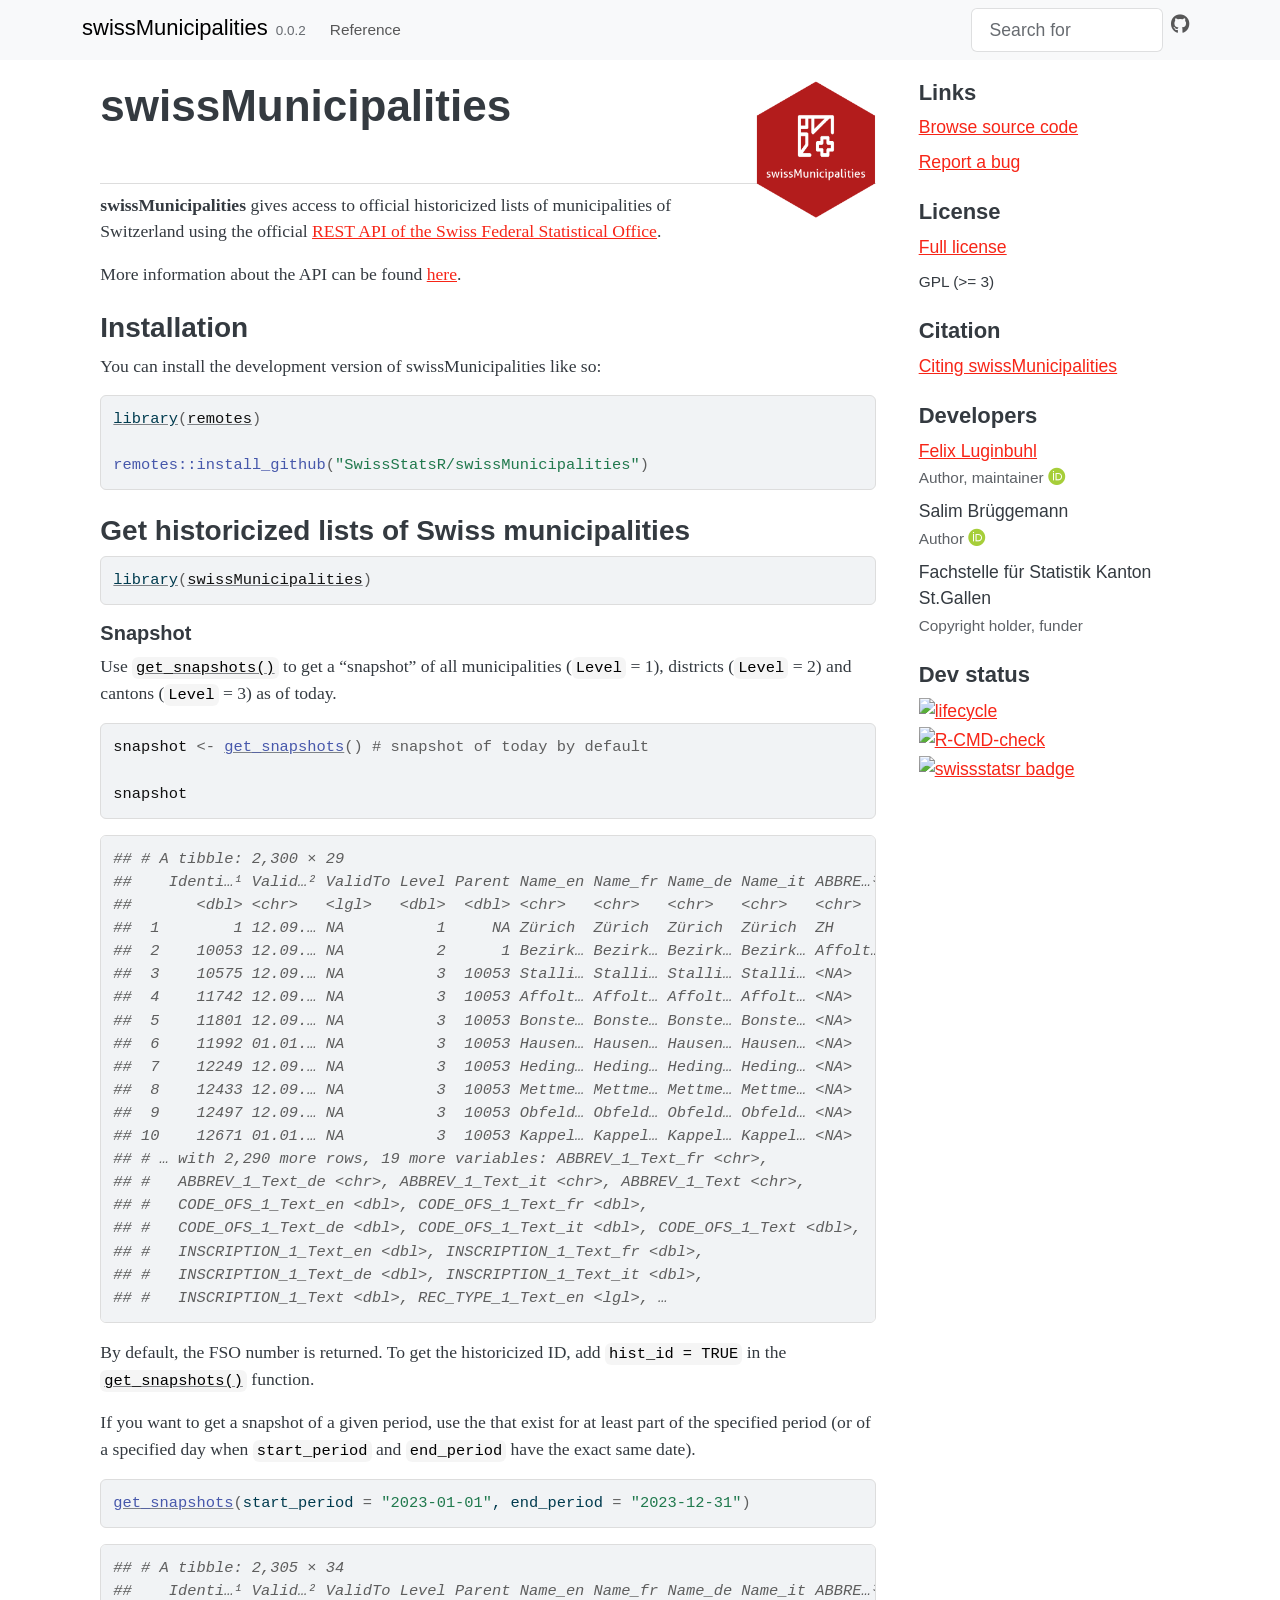
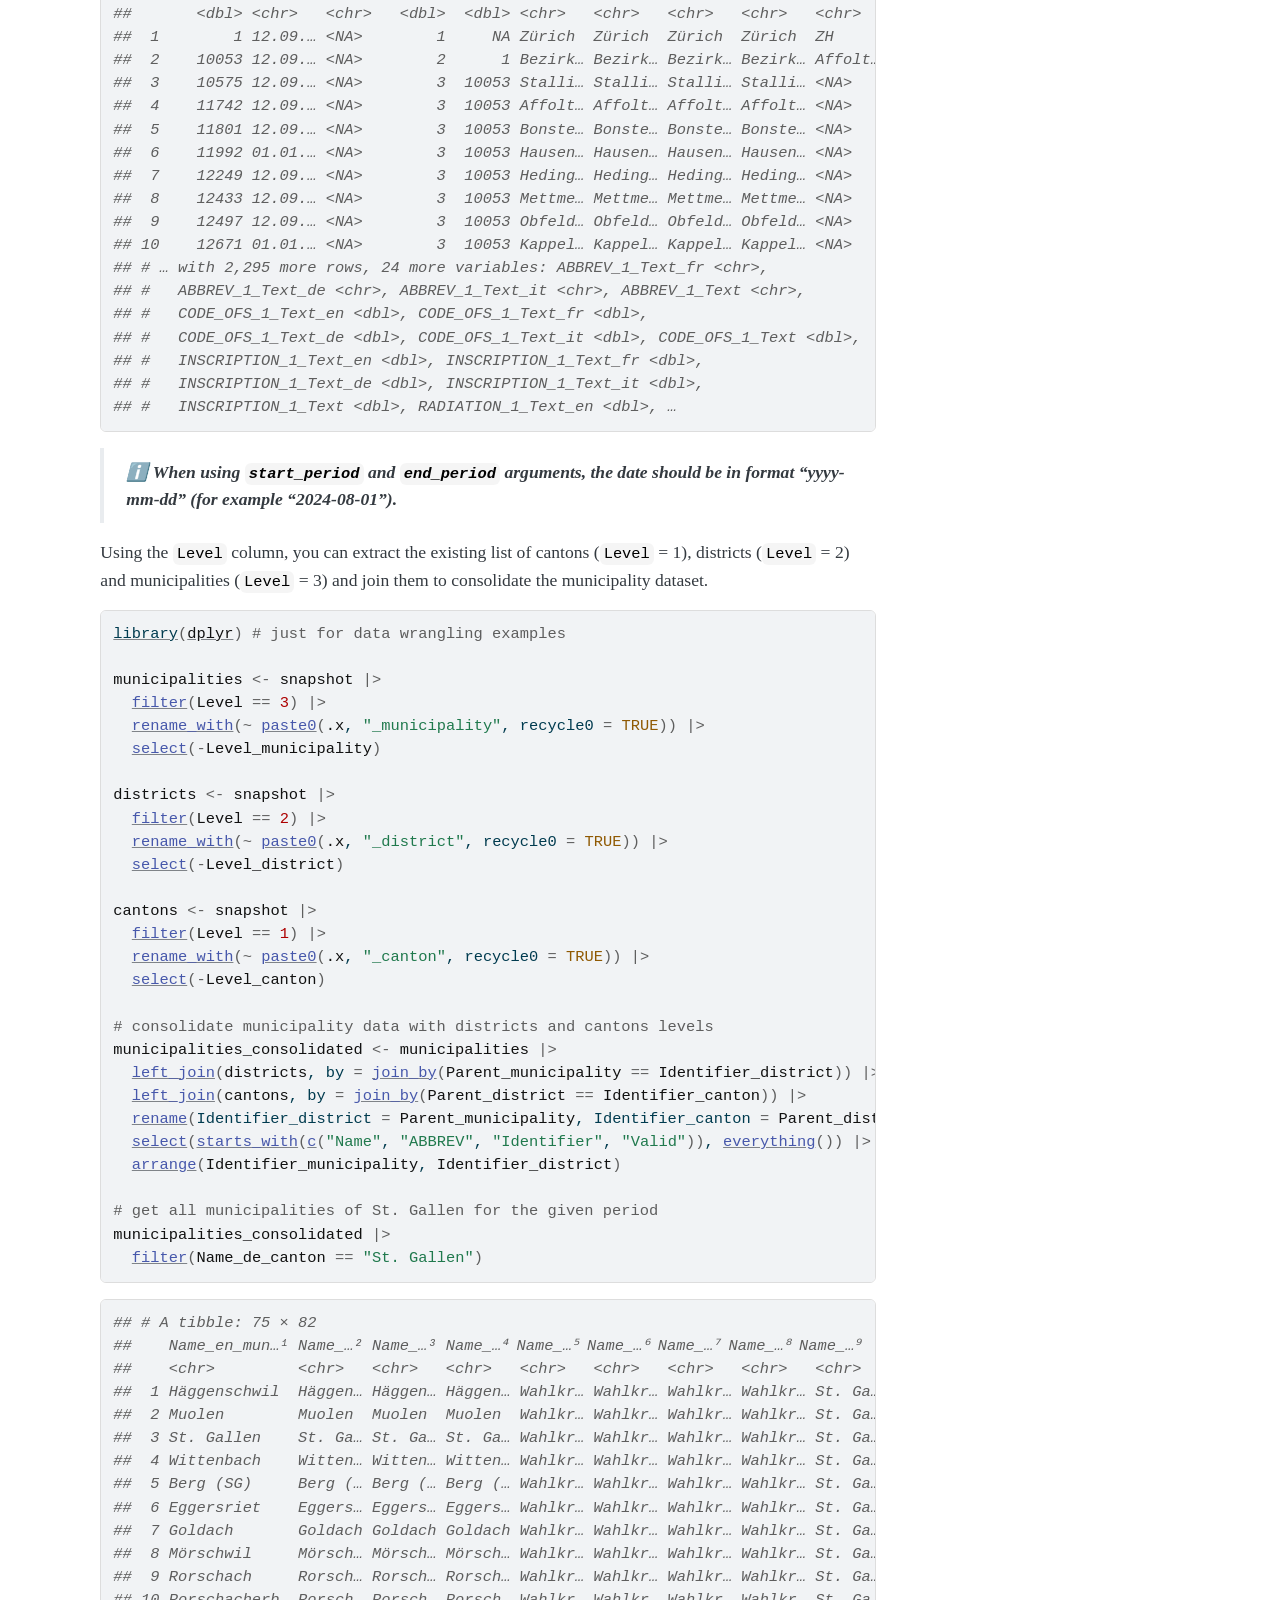
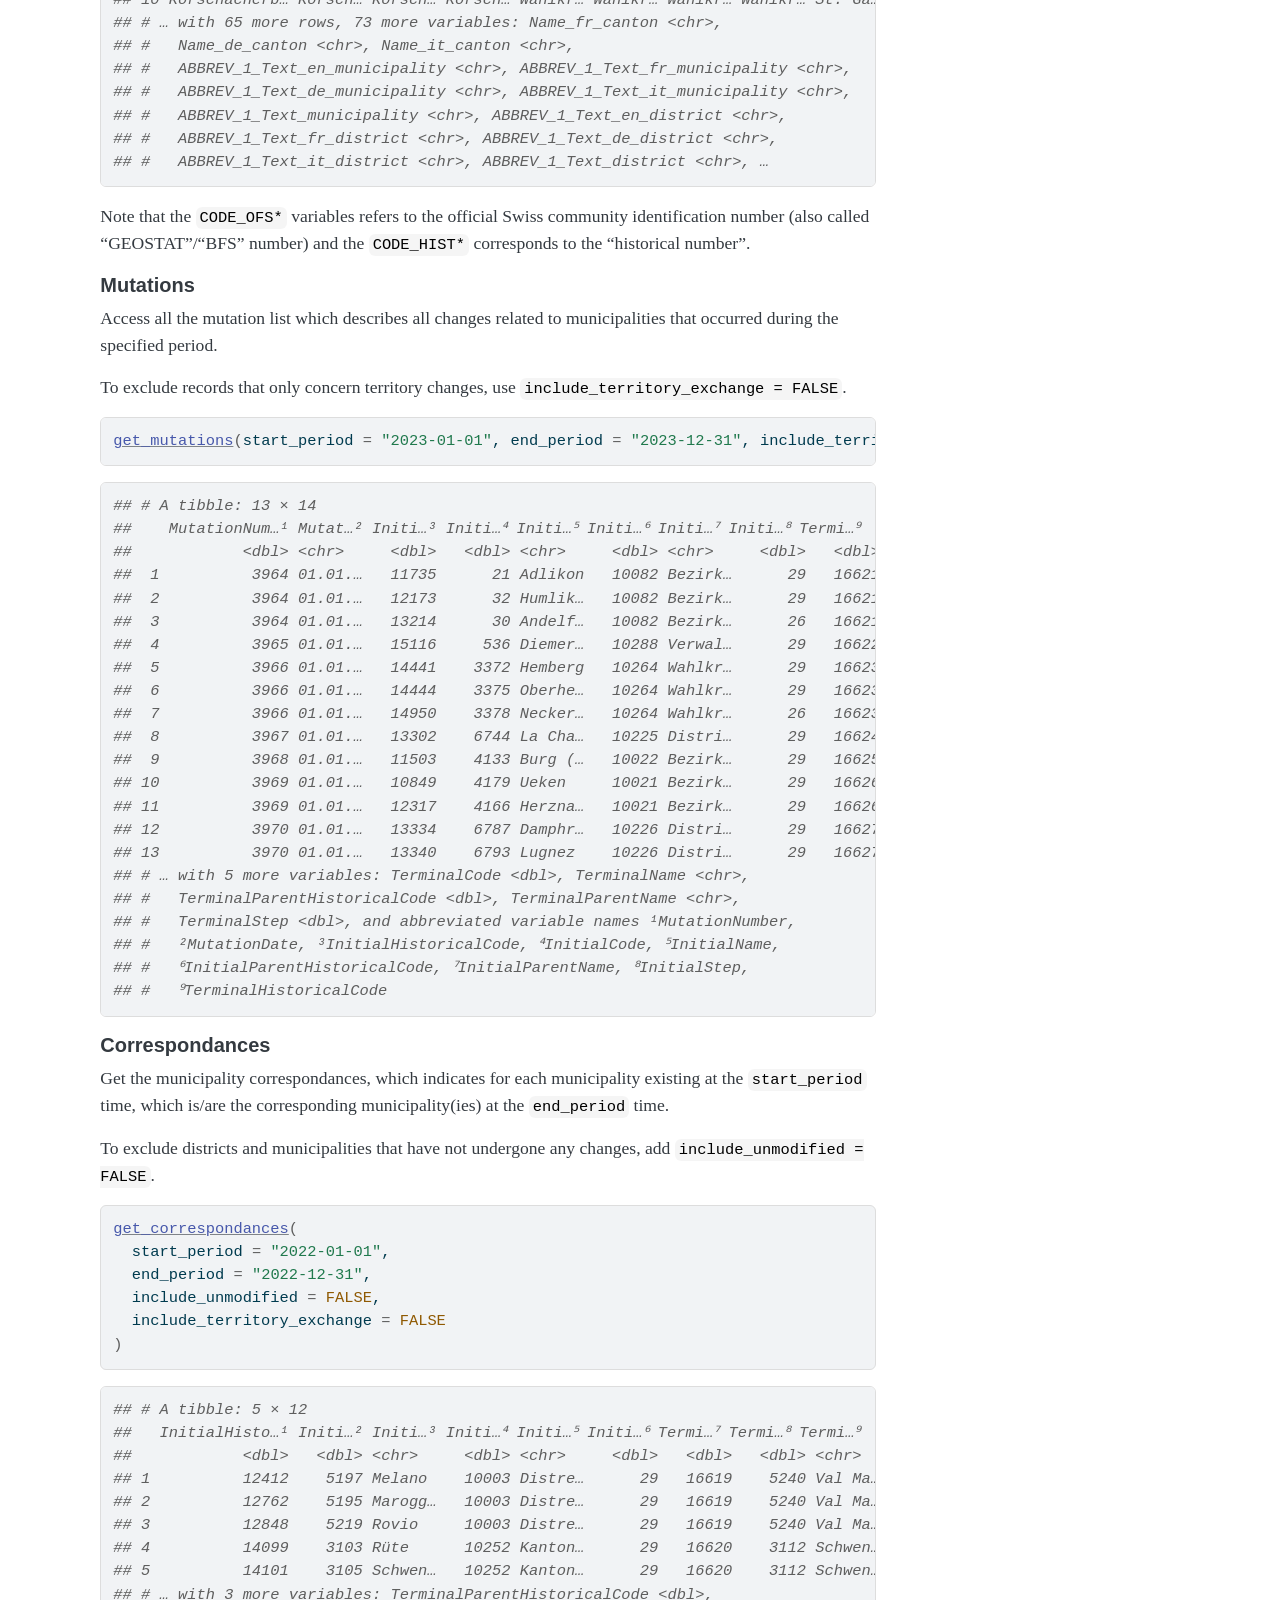
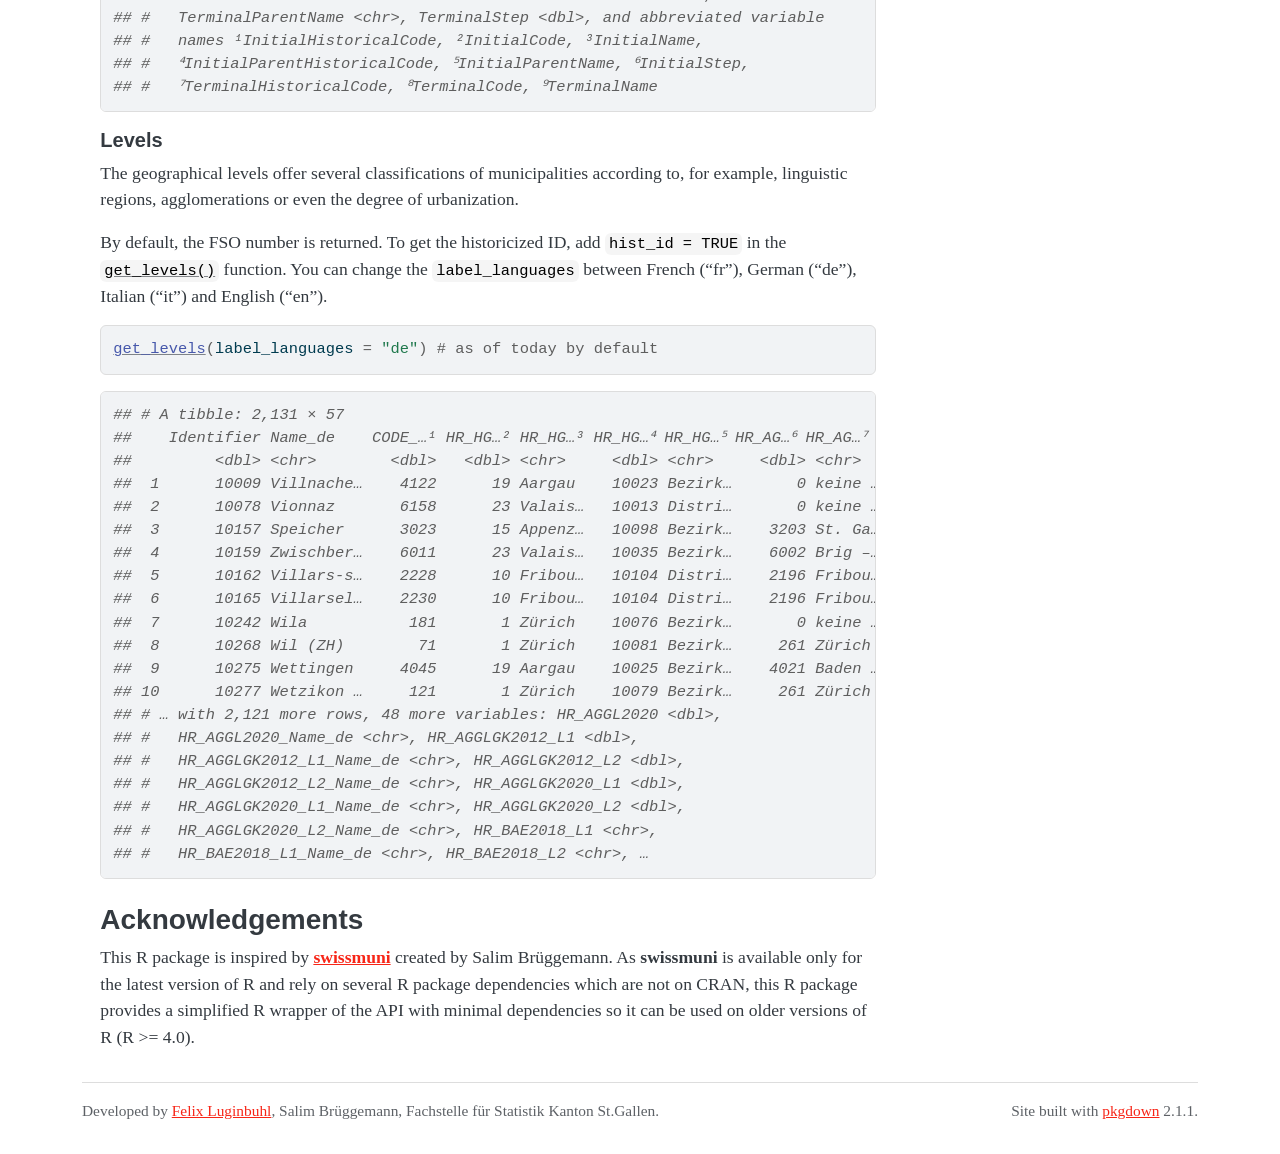
==== commit ac33f08b: "Deploying to gh-pages from @ SwissStatsR/swissMunicipalities@8cfece89e4ce02cbe80b0a59ee56a9a8281bb4a" ====
--- a/index.html
+++ b/index.html
@@ -38,6 +38,7 @@
 <li class="nav-item"><form class="form-inline" role="search">
  <input class="form-control" type="search" name="search-input" id="search-input" autocomplete="off" aria-label="Search site" placeholder="Search for" data-search-index="search.json">
 </form></li>
+<li class="nav-item"><a class="external-link nav-link" href="https://github.com/swissstatsr/swissMunicipalities/" aria-label="GitHub"><span class="fa fab fa-github fa-lg"></span></a></li>
       </ul>
 </div>
 
@@ -97,7 +98,7 @@
 <span id="cb4-19"><a href="#cb4-19" tabindex="-1"></a><span class="do">## #   INSCRIPTION_1_Text_de &lt;dbl&gt;, INSCRIPTION_1_Text_it &lt;dbl&gt;,</span></span>
 <span id="cb4-20"><a href="#cb4-20" tabindex="-1"></a><span class="do">## #   INSCRIPTION_1_Text &lt;dbl&gt;, REC_TYPE_1_Text_en &lt;lgl&gt;, …</span></span></code></pre></div>
 <p>By default, the FSO number is returned. To get the historicized ID, add <code>hist_id = TRUE</code> in the <code><a href="reference/get_snapshots.html">get_snapshots()</a></code> function.</p>
-<p>If you want to get a snapshot of a given period, use the that exist for at least part of the specified period (or of a specified day when <code>start_period</code> and <code>end_period</code> has the exact same date).</p>
+<p>If you want to get a snapshot of a given period, use the that exist for at least part of the specified period (or of a specified day when <code>start_period</code> and <code>end_period</code> have the exact same date).</p>
 <div class="sourceCode" id="cb5"><pre class="downlit sourceCode r">
 <code class="sourceCode R"><span><span class="fu"><a href="reference/get_snapshots.html">get_snapshots</a></span><span class="op">(</span>start_period <span class="op">=</span> <span class="st">"2023-01-01"</span>, end_period <span class="op">=</span> <span class="st">"2023-12-31"</span><span class="op">)</span></span></code></pre></div>
 <div class="sourceCode" id="cb6"><pre class="sourceCode R"><code class="sourceCode r"><span id="cb6-1"><a href="#cb6-1" tabindex="-1"></a><span class="do">## # A tibble: 2,305 × 34</span></span>
@@ -237,8 +238,8 @@
 <p>The geographical levels offer several classifications of municipalities according to, for example, linguistic regions, agglomerations or even the degree of urbanization.</p>
 <p>By default, the FSO number is returned. To get the historicized ID, add <code>hist_id = TRUE</code> in the <code><a href="reference/get_levels.html">get_levels()</a></code> function. You can change the <code>label_languages</code> between French (“fr”), German (“de”), Italian (“it”) and English (“en”).</p>
 <div class="sourceCode" id="cb13"><pre class="downlit sourceCode r">
-<code class="sourceCode R"><span><span class="fu"><a href="reference/get_levels.html">get_levels</a></span><span class="op">(</span>start_period <span class="op">=</span> <span class="st">"2023-01-01"</span>, end_period <span class="op">=</span> <span class="st">"2023-12-31"</span>, label_languages <span class="op">=</span> <span class="st">"de"</span><span class="op">)</span></span></code></pre></div>
-<div class="sourceCode" id="cb14"><pre class="sourceCode R"><code class="sourceCode r"><span id="cb14-1"><a href="#cb14-1" tabindex="-1"></a><span class="do">## # A tibble: 2,136 × 59</span></span>
+<code class="sourceCode R"><span><span class="fu"><a href="reference/get_levels.html">get_levels</a></span><span class="op">(</span>label_languages <span class="op">=</span> <span class="st">"de"</span><span class="op">)</span> <span class="co"># as of today by default</span></span></code></pre></div>
+<div class="sourceCode" id="cb14"><pre class="sourceCode R"><code class="sourceCode r"><span id="cb14-1"><a href="#cb14-1" tabindex="-1"></a><span class="do">## # A tibble: 2,131 × 57</span></span>
 <span id="cb14-2"><a href="#cb14-2" tabindex="-1"></a><span class="do">##    Identifier Name_de    CODE_…¹ HR_HG…² HR_HG…³ HR_HG…⁴ HR_HG…⁵ HR_AG…⁶ HR_AG…⁷</span></span>
 <span id="cb14-3"><a href="#cb14-3" tabindex="-1"></a><span class="do">##         &lt;dbl&gt; &lt;chr&gt;        &lt;dbl&gt;   &lt;dbl&gt; &lt;chr&gt;     &lt;dbl&gt; &lt;chr&gt;     &lt;dbl&gt; &lt;chr&gt;  </span></span>
 <span id="cb14-4"><a href="#cb14-4" tabindex="-1"></a><span class="do">##  1      10009 Villnache…    4122      19 Aargau    10023 Bezirk…       0 keine …</span></span>
@@ -251,7 +252,7 @@
 <span id="cb14-11"><a href="#cb14-11" tabindex="-1"></a><span class="do">##  8      10268 Wil (ZH)        71       1 Zürich    10081 Bezirk…     261 Zürich </span></span>
 <span id="cb14-12"><a href="#cb14-12" tabindex="-1"></a><span class="do">##  9      10275 Wettingen     4045      19 Aargau    10025 Bezirk…    4021 Baden …</span></span>
 <span id="cb14-13"><a href="#cb14-13" tabindex="-1"></a><span class="do">## 10      10277 Wetzikon …     121       1 Zürich    10079 Bezirk…     261 Zürich </span></span>
-<span id="cb14-14"><a href="#cb14-14" tabindex="-1"></a><span class="do">## # … with 2,126 more rows, 50 more variables: HR_AGGL2020 &lt;dbl&gt;,</span></span>
+<span id="cb14-14"><a href="#cb14-14" tabindex="-1"></a><span class="do">## # … with 2,121 more rows, 48 more variables: HR_AGGL2020 &lt;dbl&gt;,</span></span>
 <span id="cb14-15"><a href="#cb14-15" tabindex="-1"></a><span class="do">## #   HR_AGGL2020_Name_de &lt;chr&gt;, HR_AGGLGK2012_L1 &lt;dbl&gt;,</span></span>
 <span id="cb14-16"><a href="#cb14-16" tabindex="-1"></a><span class="do">## #   HR_AGGLGK2012_L1_Name_de &lt;chr&gt;, HR_AGGLGK2012_L2 &lt;dbl&gt;,</span></span>
 <span id="cb14-17"><a href="#cb14-17" tabindex="-1"></a><span class="do">## #   HR_AGGLGK2012_L2_Name_de &lt;chr&gt;, HR_AGGLGK2020_L1 &lt;dbl&gt;,</span></span>
@@ -263,10 +264,18 @@
 <div class="section level2">
 <h2 id="acknowledgements">Acknowledgements<a class="anchor" aria-label="anchor" href="#acknowledgements"></a>
 </h2>
-<p>This R package is inspired by <strong><a href="https://gitlab.com/rpkg.dev/swissmuni/" class="external-link">swissmuni</a></strong>. As <strong>swissmuni</strong> is available only for the latest version of R and rely on several R package dependencies which are not on CRAN, this R package provides a simplified R wrapper of the API with minimal dependencies so it can be used on older versions of R (R &gt;= 4.0).</p>
-</div>
-</div>
-  </main><aside class="col-md-3"><div class="license">
+<p>This R package is inspired by <strong><a href="https://gitlab.com/rpkg.dev/swissmuni/" class="external-link">swissmuni</a></strong> created by Salim Brüggemann. As <strong>swissmuni</strong> is available only for the latest version of R and rely on several R package dependencies which are not on CRAN, this R package provides a simplified R wrapper of the API with minimal dependencies so it can be used on older versions of R (R &gt;= 4.0).</p>
+</div>
+</div>
+  </main><aside class="col-md-3"><div class="links">
+<h2 data-toc-skip>Links</h2>
+<ul class="list-unstyled">
+<li><a href="https://github.com/swissstatsr/swissMunicipalities/" class="external-link">Browse source code</a></li>
+<li><a href="https://github.com/swissstatsr/swissMunicipalities/issues" class="external-link">Report a bug</a></li>
+</ul>
+</div>
+
+<div class="license">
 <h2 data-toc-skip>License</h2>
 <ul class="list-unstyled">
 <li><a href="LICENSE.html">Full license</a></li>
@@ -285,7 +294,8 @@
 <div class="developers">
 <h2 data-toc-skip>Developers</h2>
 <ul class="list-unstyled">
-<li>Felix Luginbuhl <br><small class="roles"> Author, maintainer </small> <a href="https://orcid.org/0009-0008-6625-2899" target="orcid.widget" aria-label="ORCID" class="external-link"><span class="fab fa-orcid orcid" aria-hidden="true"></span></a> </li>
+<li>
+<a href="https://felixluginbuhl.com" class="external-link">Felix Luginbuhl</a> <br><small class="roles"> Author, maintainer </small> <a href="https://orcid.org/0009-0008-6625-2899" target="orcid.widget" aria-label="ORCID" class="external-link"><span class="fab fa-orcid orcid" aria-hidden="true"></span></a> </li>
 <li>Salim Brüggemann <br><small class="roles"> Author </small> <a href="https://orcid.org/0000-0002-5329-5987" target="orcid.widget" aria-label="ORCID" class="external-link"><span class="fab fa-orcid orcid" aria-hidden="true"></span></a> </li>
 <li>Fachstelle für Statistik Kanton St.Gallen <br><small class="roles"> Copyright holder, funder </small>  </li>
 </ul>
@@ -305,7 +315,7 @@
 
 
     <footer><div class="pkgdown-footer-left">
-  <p>Developed by Felix Luginbuhl, Salim Brüggemann, Fachstelle für Statistik Kanton St.Gallen.</p>
+  <p>Developed by <a href="https://felixluginbuhl.com" class="external-link">Felix Luginbuhl</a>, Salim Brüggemann, Fachstelle für Statistik Kanton St.Gallen.</p>
 </div>
 
 <div class="pkgdown-footer-right">
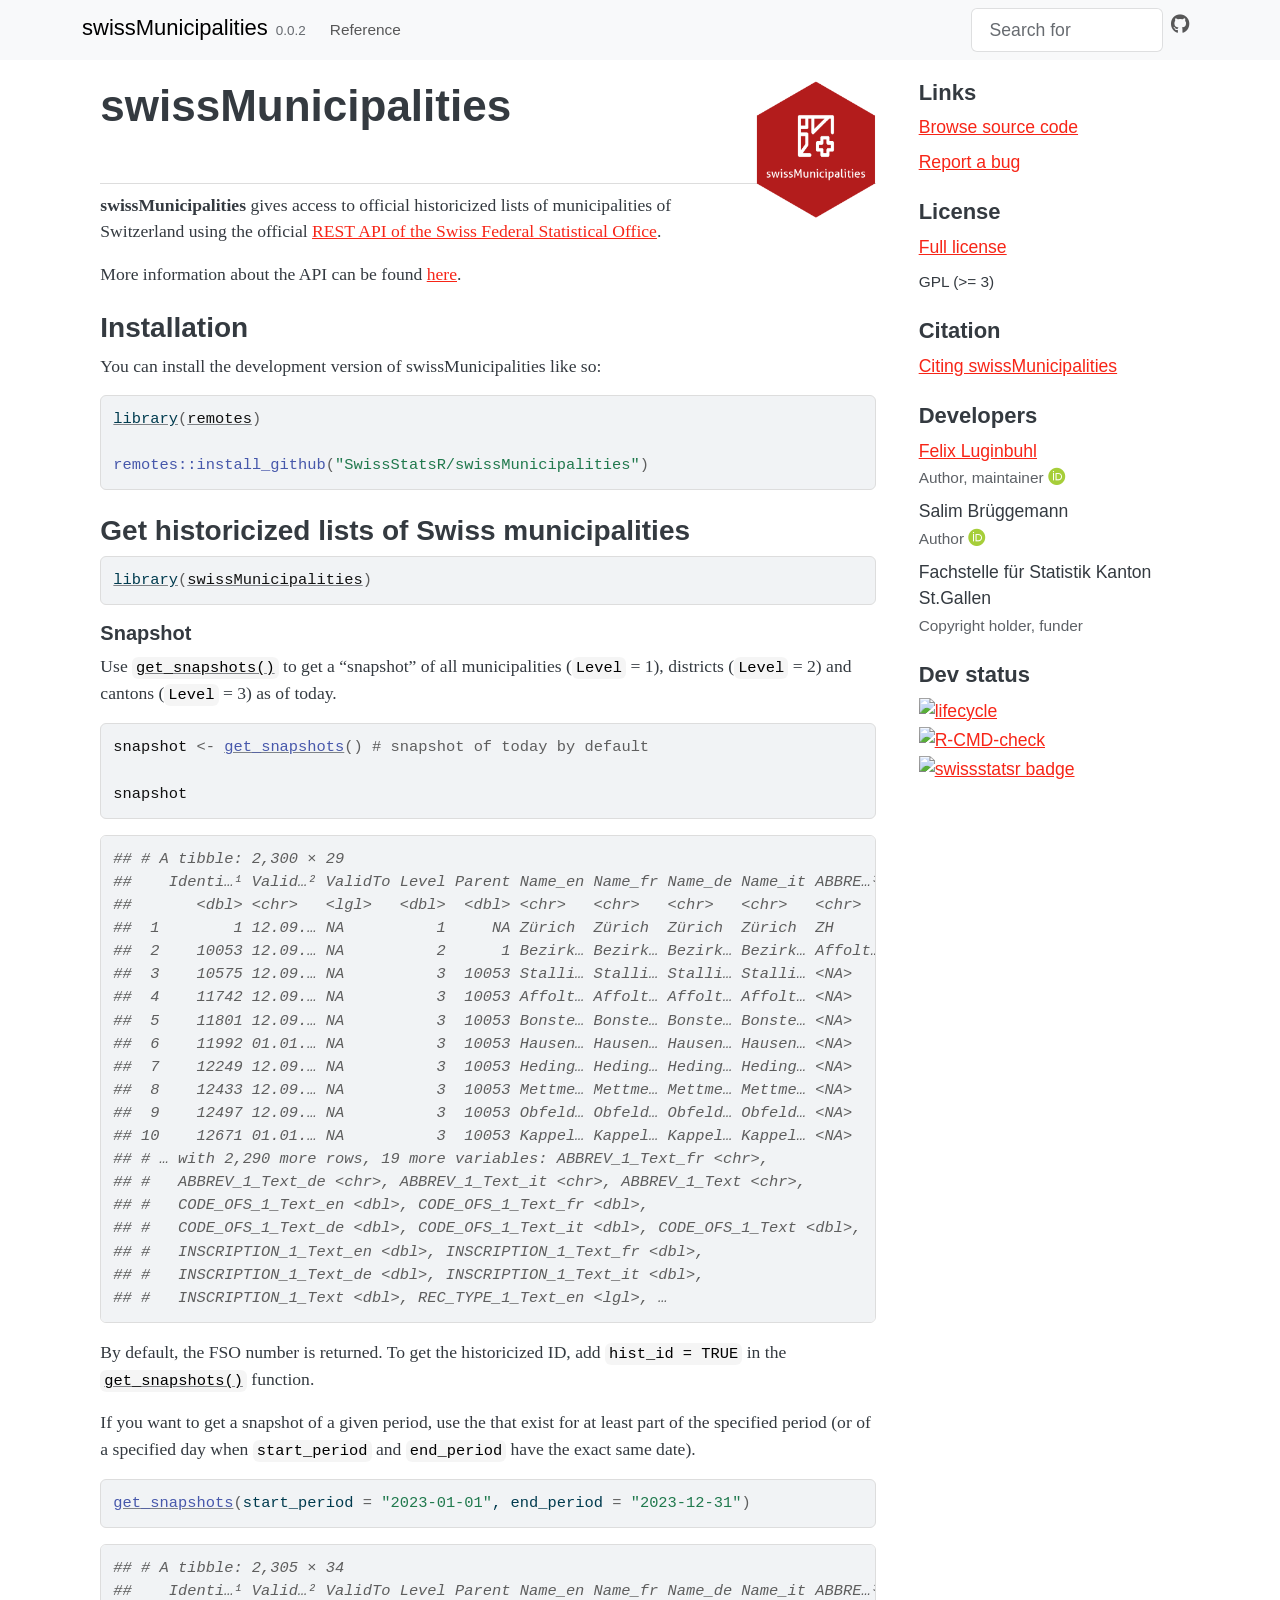
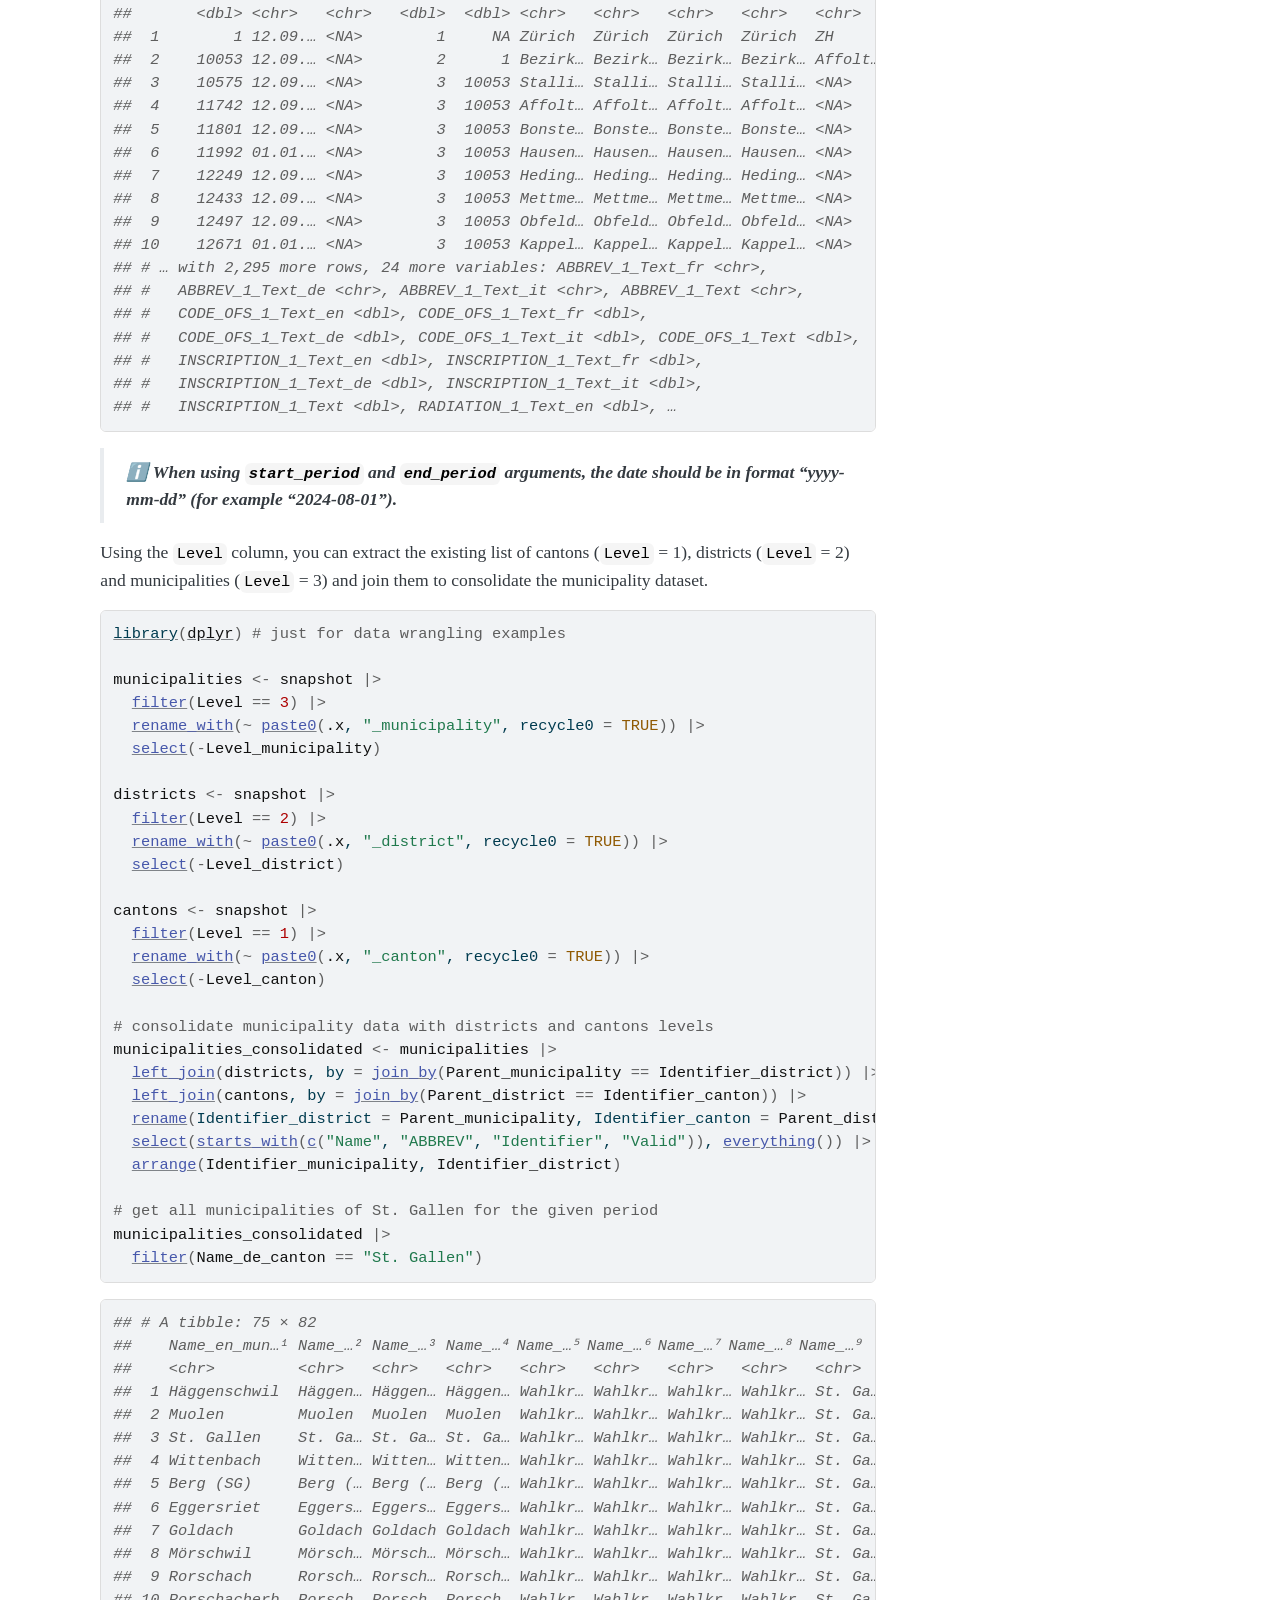
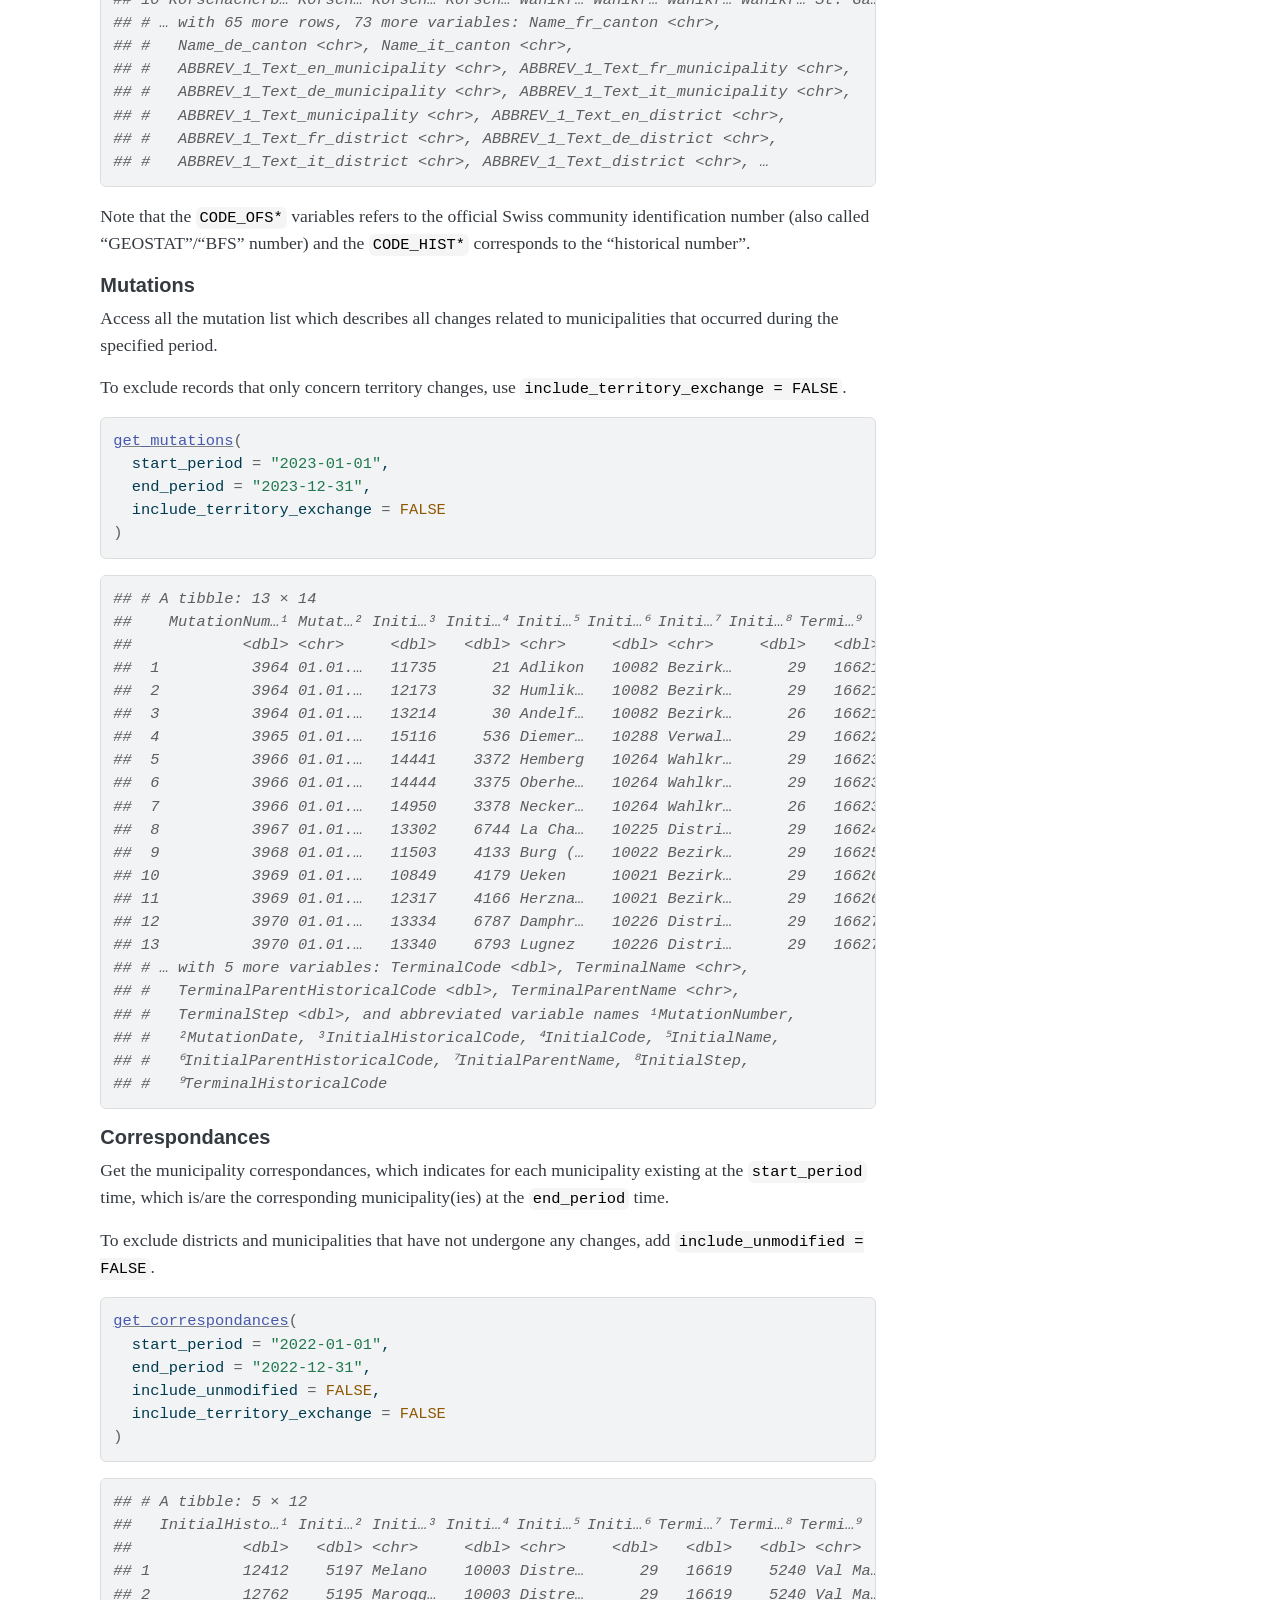
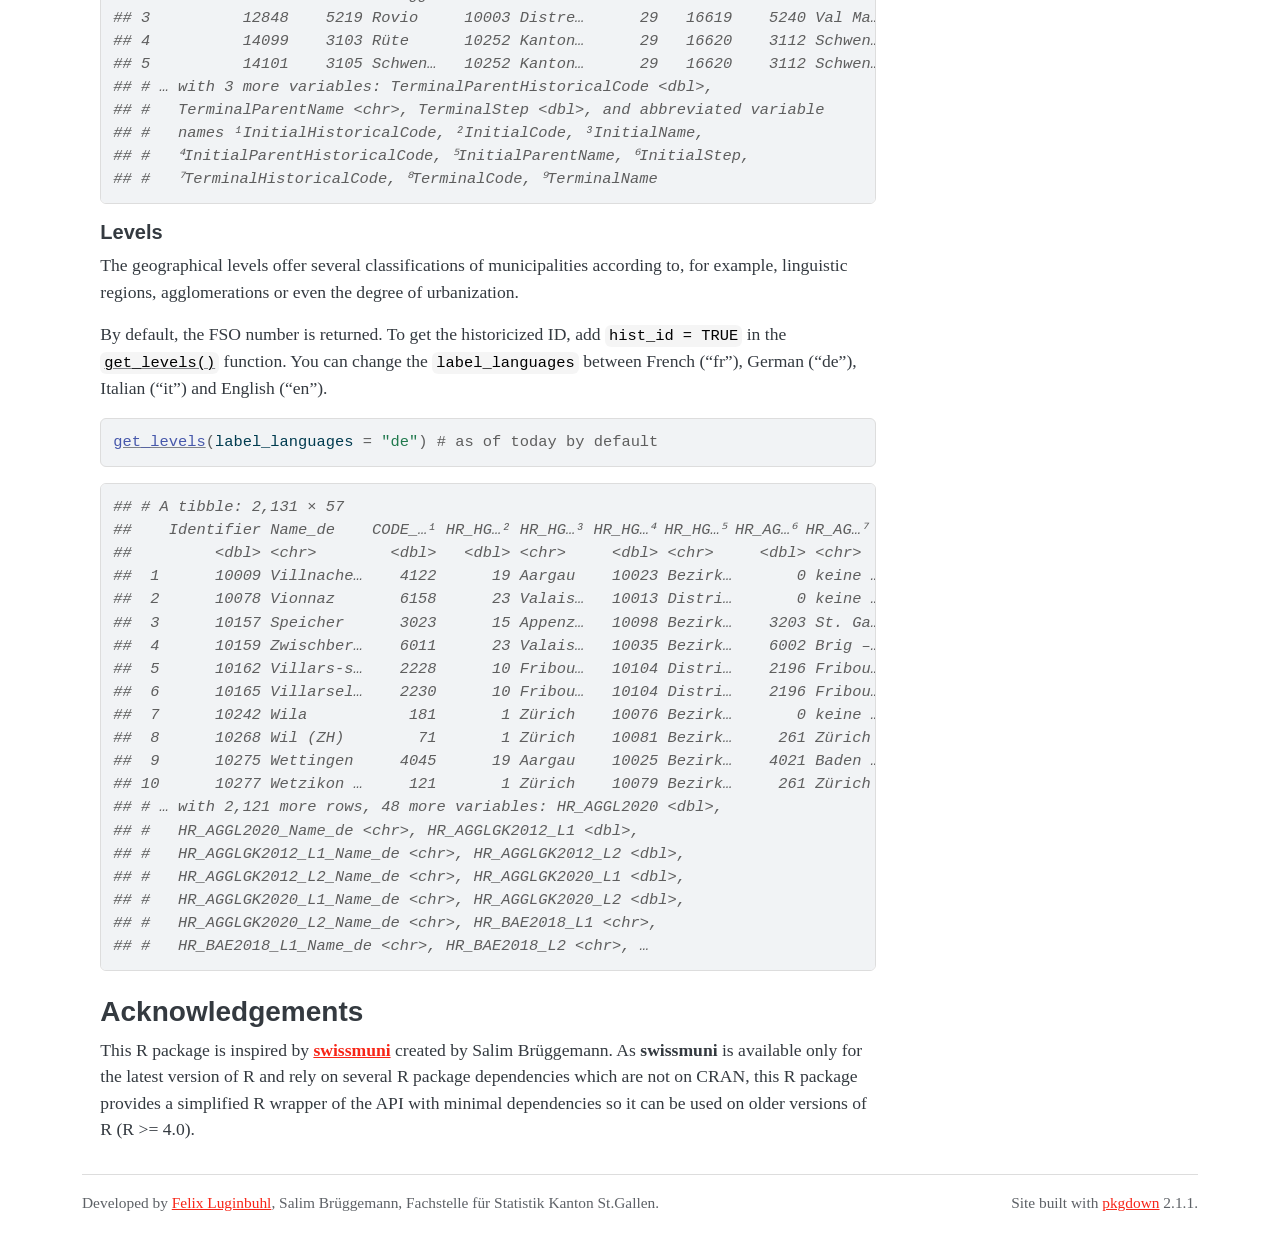
==== commit f408b209: "Deploying to gh-pages from @ SwissStatsR/swissMunicipalities@f2d552cc797558dff02e80dbf088e18bfe1e48f" ====
--- a/index.html
+++ b/index.html
@@ -182,7 +182,11 @@
 <p>Access all the mutation list which describes all changes related to municipalities that occurred during the specified period.</p>
 <p>To exclude records that only concern territory changes, use <code>include_territory_exchange = FALSE</code>.</p>
 <div class="sourceCode" id="cb9"><pre class="downlit sourceCode r">
-<code class="sourceCode R"><span><span class="fu"><a href="reference/get_mutations.html">get_mutations</a></span><span class="op">(</span>start_period <span class="op">=</span> <span class="st">"2023-01-01"</span>, end_period <span class="op">=</span> <span class="st">"2023-12-31"</span>, include_territory_exchange <span class="op">=</span> <span class="cn">FALSE</span><span class="op">)</span></span></code></pre></div>
+<code class="sourceCode R"><span><span class="fu"><a href="reference/get_mutations.html">get_mutations</a></span><span class="op">(</span></span>
+<span>  start_period <span class="op">=</span> <span class="st">"2023-01-01"</span>, </span>
+<span>  end_period <span class="op">=</span> <span class="st">"2023-12-31"</span>, </span>
+<span>  include_territory_exchange <span class="op">=</span> <span class="cn">FALSE</span></span>
+<span><span class="op">)</span></span></code></pre></div>
 <div class="sourceCode" id="cb10"><pre class="sourceCode R"><code class="sourceCode r"><span id="cb10-1"><a href="#cb10-1" tabindex="-1"></a><span class="do">## # A tibble: 13 × 14</span></span>
 <span id="cb10-2"><a href="#cb10-2" tabindex="-1"></a><span class="do">##    MutationNum…¹ Mutat…² Initi…³ Initi…⁴ Initi…⁵ Initi…⁶ Initi…⁷ Initi…⁸ Termi…⁹</span></span>
 <span id="cb10-3"><a href="#cb10-3" tabindex="-1"></a><span class="do">##            &lt;dbl&gt; &lt;chr&gt;     &lt;dbl&gt;   &lt;dbl&gt; &lt;chr&gt;     &lt;dbl&gt; &lt;chr&gt;     &lt;dbl&gt;   &lt;dbl&gt;</span></span>
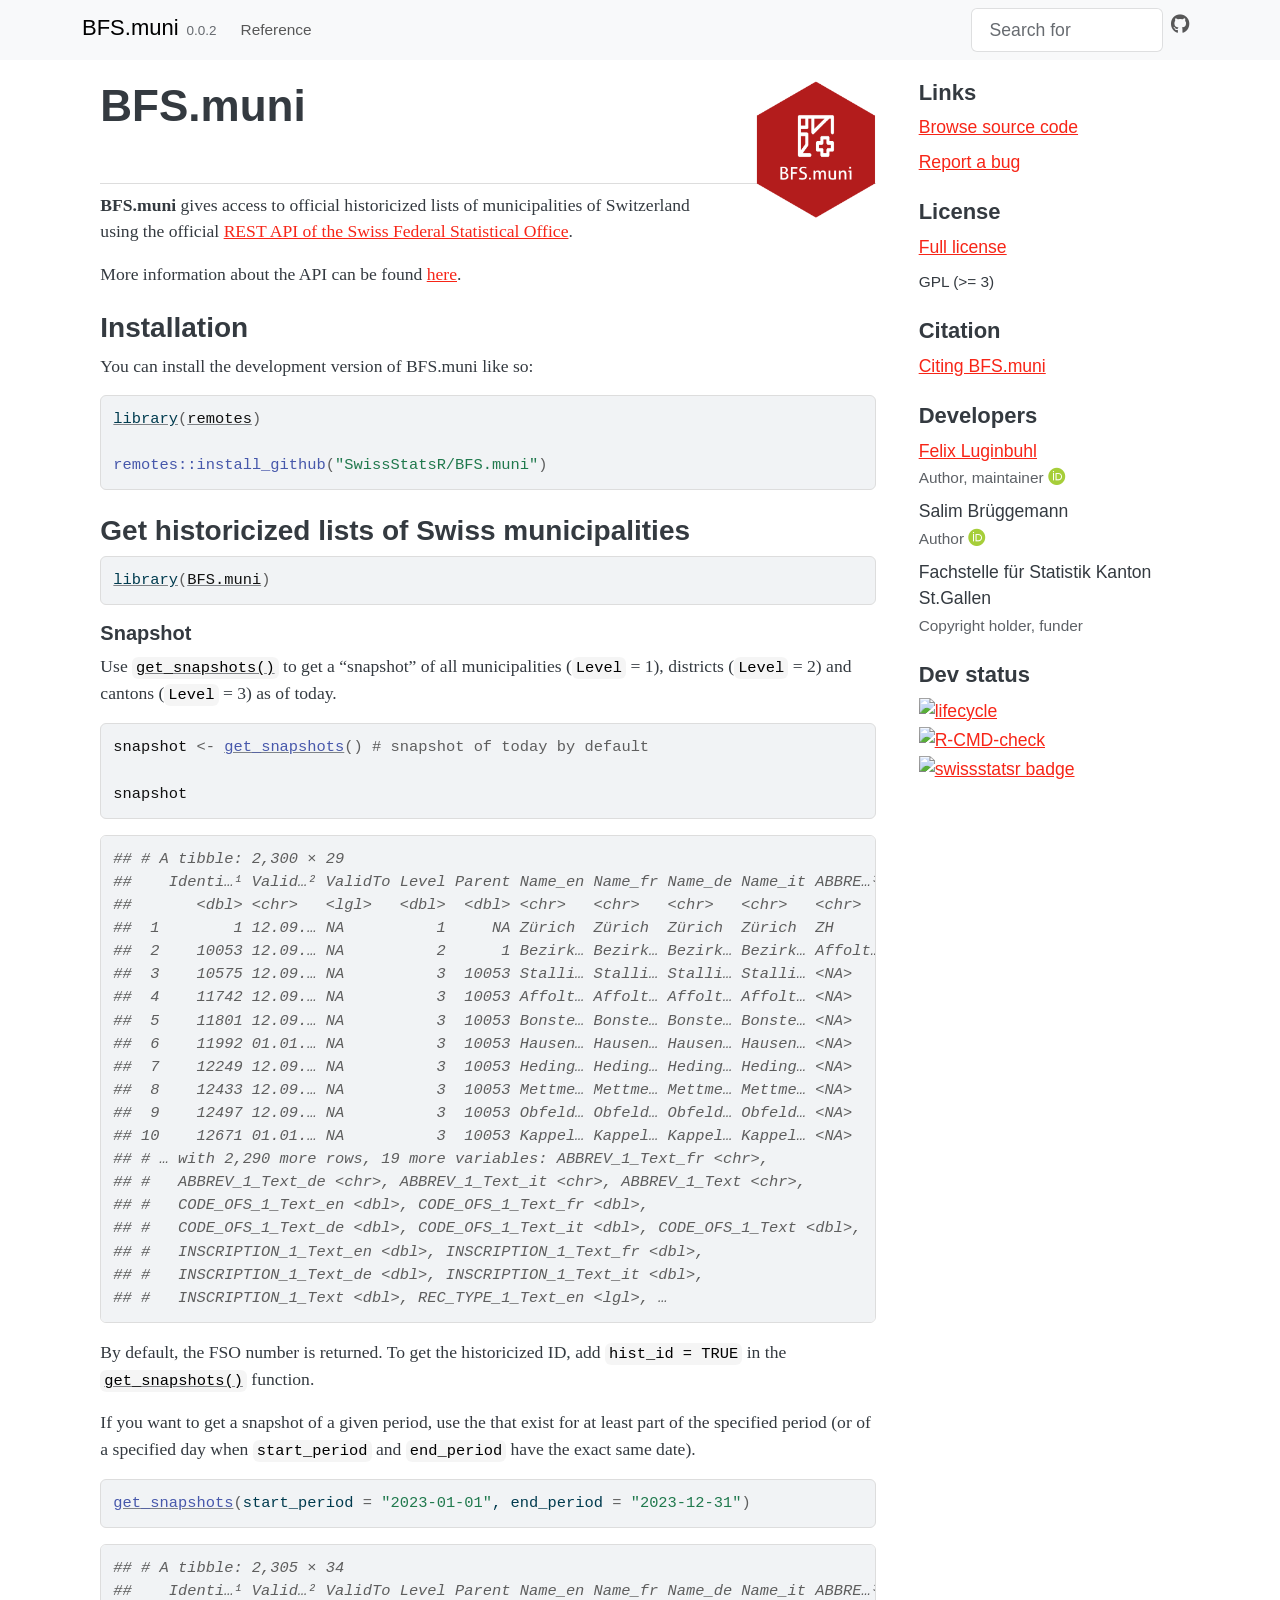
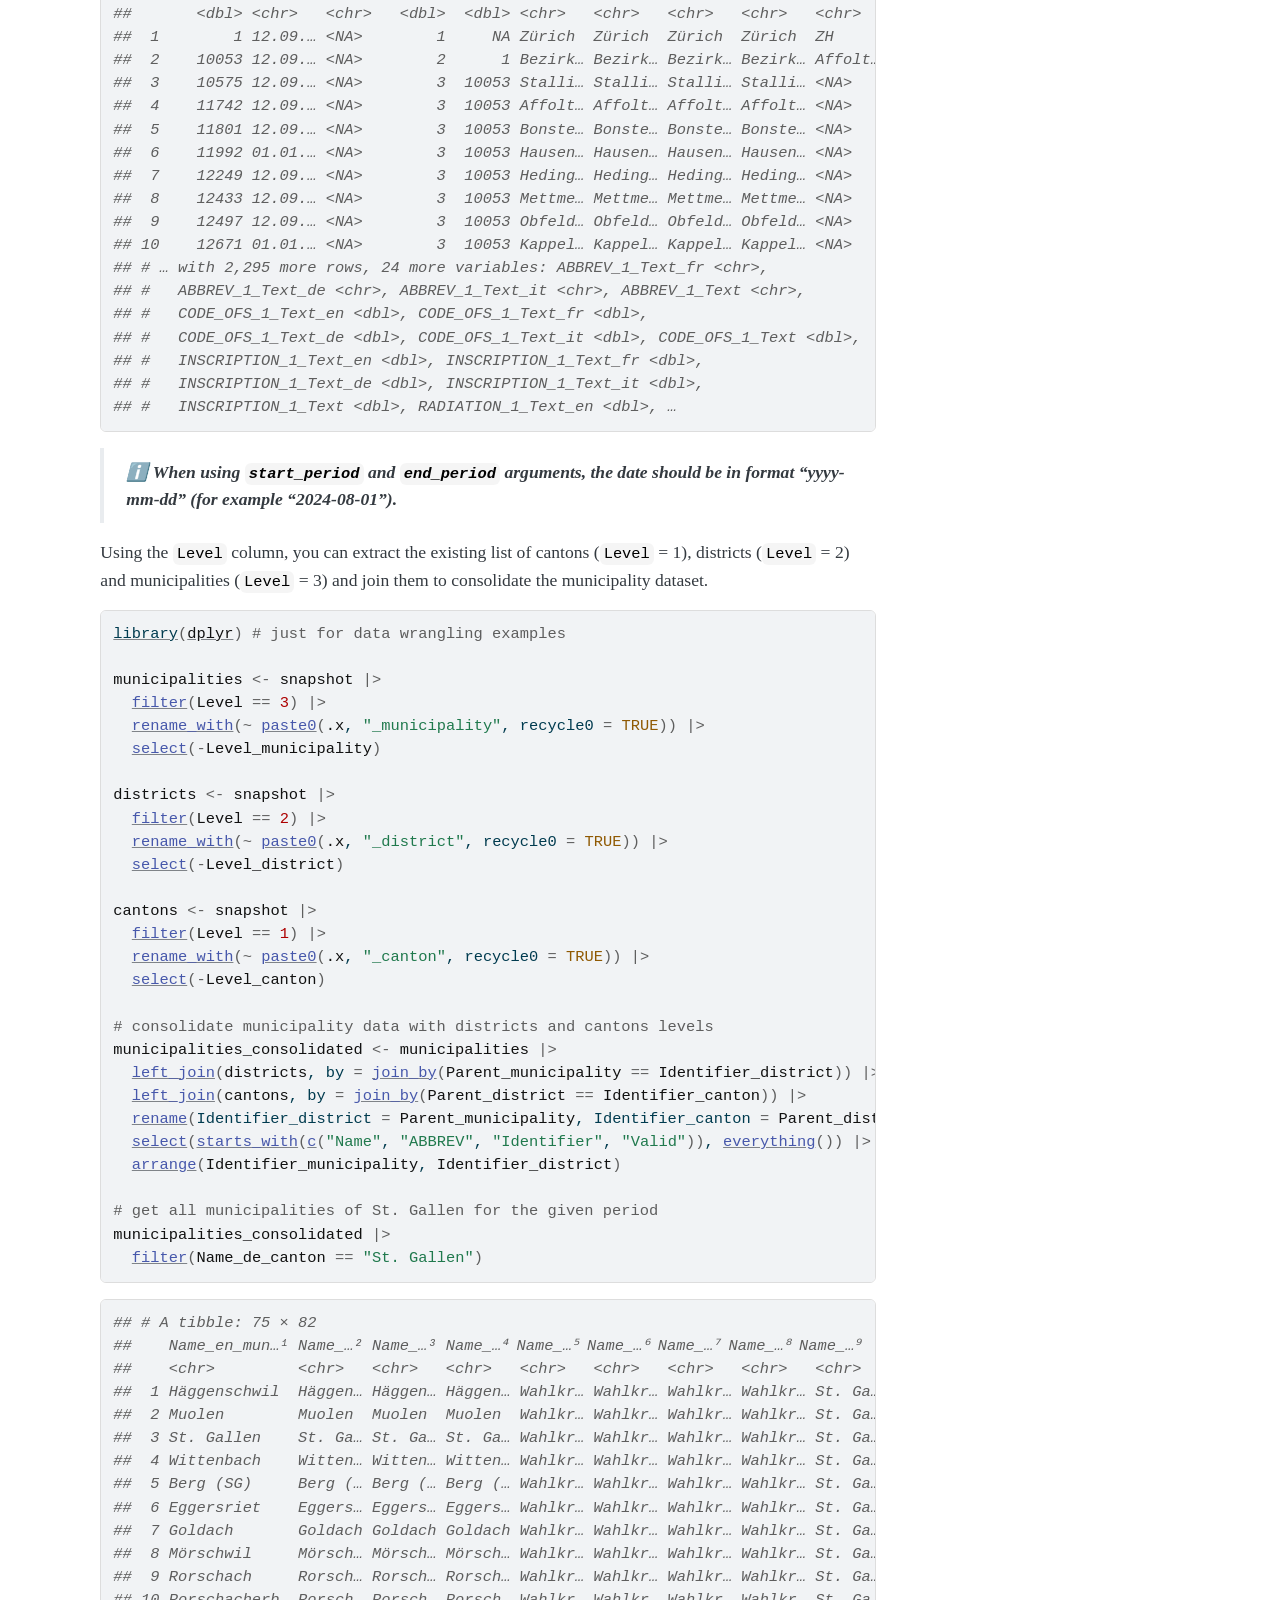
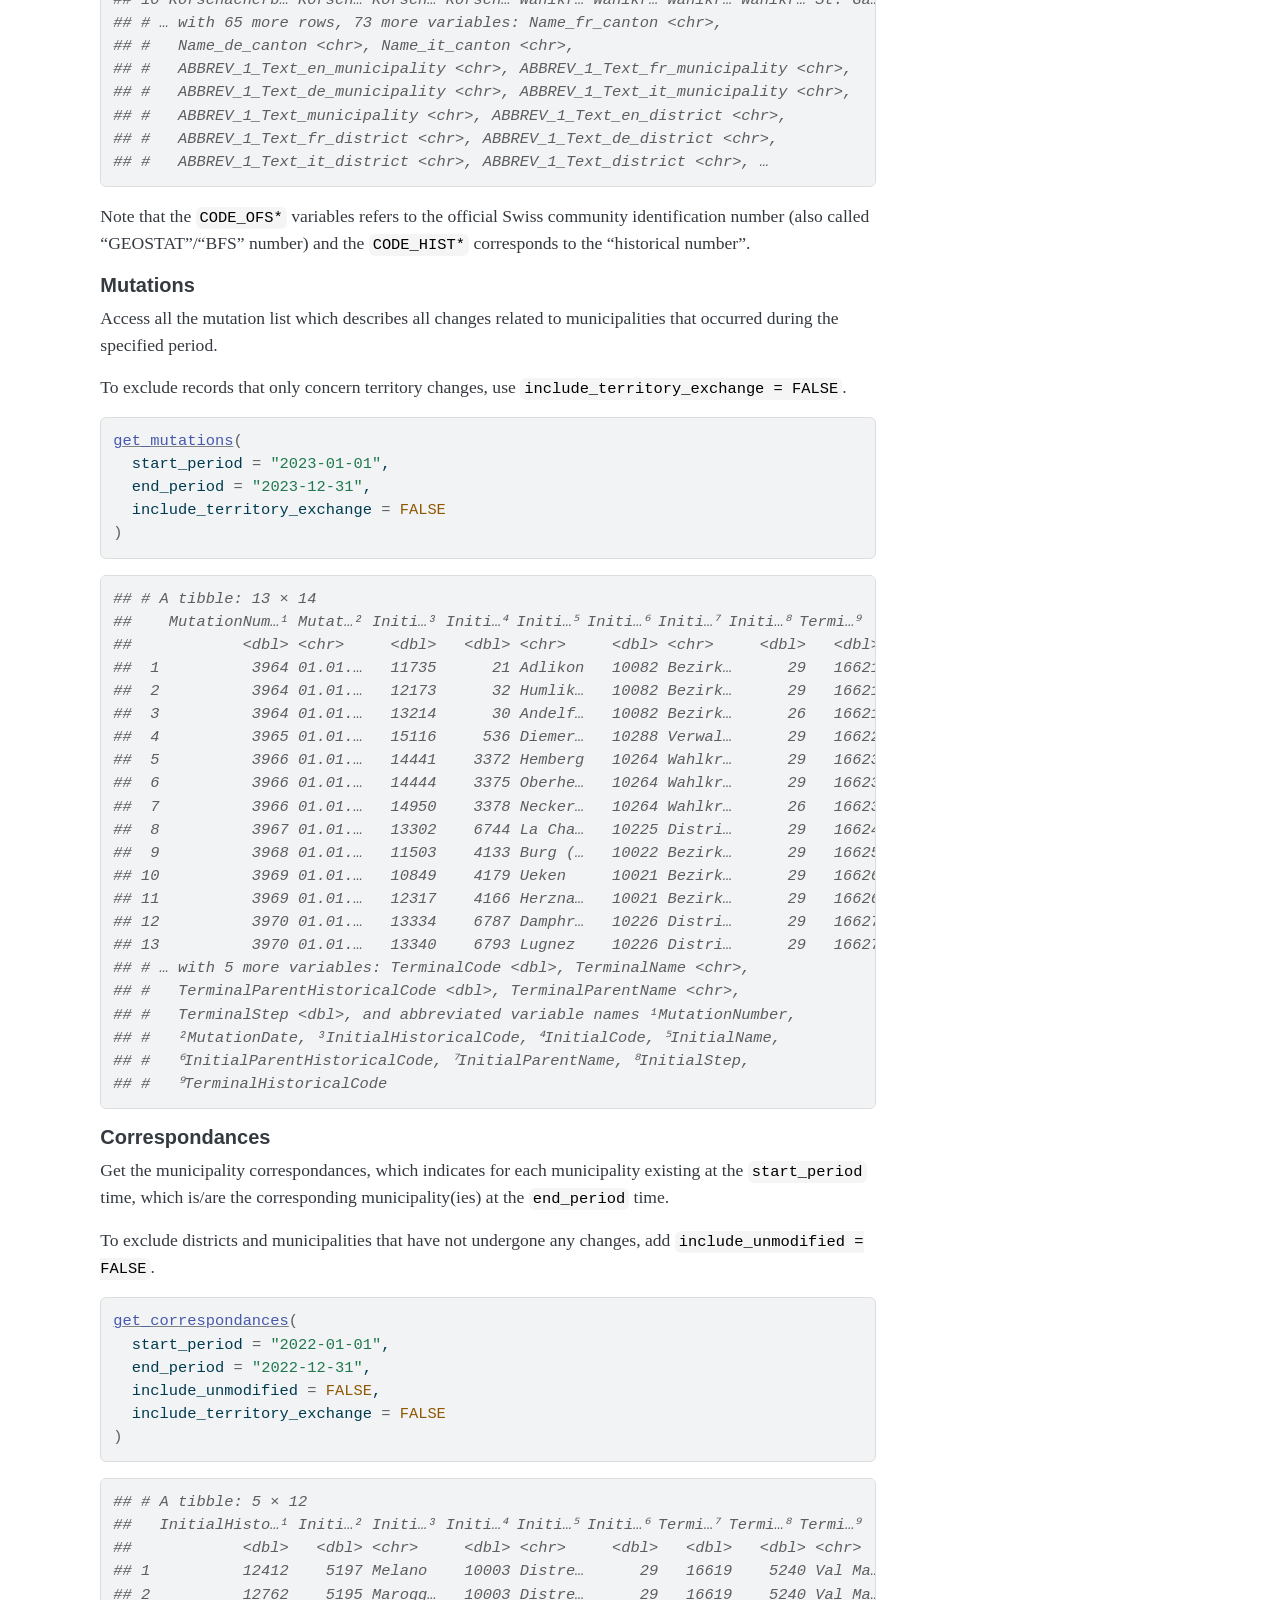
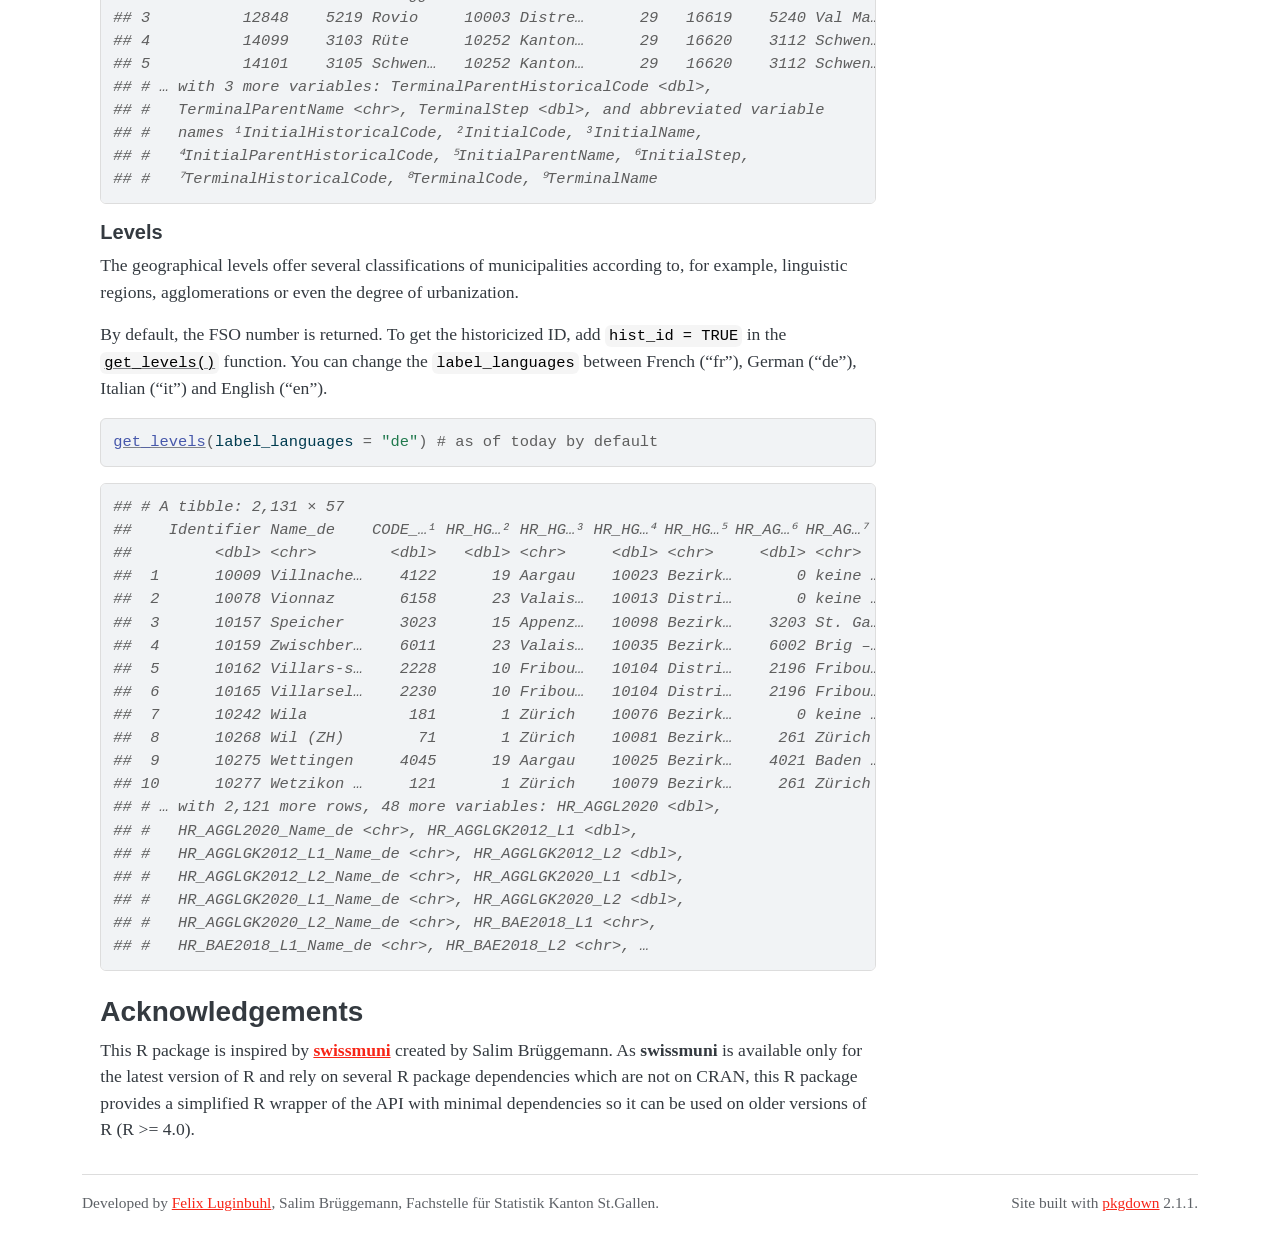
==== commit 9a644f3e: "Deploying to gh-pages from @ SwissStatsR/BFS.muni@4b8251749fddd7e30ccb0c0e3d26f9ad46ac1590 🚀" ====
--- a/index.html
+++ b/index.html
@@ -5,7 +5,7 @@
 <meta charset="utf-8">
 <meta http-equiv="X-UA-Compatible" content="IE=edge">
 <meta name="viewport" content="width=device-width, initial-scale=1, shrink-to-fit=no">
-<title>Get official historicized lists of Swiss municipalities • swissMunicipalities</title>
+<title>Get official historicized lists of Swiss municipalities • BFS.muni</title>
 <script src="deps/jquery-3.6.0/jquery-3.6.0.min.js"></script><meta name="viewport" content="width=device-width, initial-scale=1, shrink-to-fit=no">
 <link href="deps/bootstrap-5.3.1/bootstrap.min.css" rel="stylesheet">
 <script src="deps/bootstrap-5.3.1/bootstrap.bundle.min.js"></script><link href="deps/font-awesome-6.4.2/css/all.min.css" rel="stylesheet">
@@ -13,7 +13,7 @@
 <script src="deps/headroom-0.11.0/headroom.min.js"></script><script src="deps/headroom-0.11.0/jQuery.headroom.min.js"></script><script src="deps/bootstrap-toc-1.0.1/bootstrap-toc.min.js"></script><script src="deps/clipboard.js-2.0.11/clipboard.min.js"></script><script src="deps/search-1.0.0/autocomplete.jquery.min.js"></script><script src="deps/search-1.0.0/fuse.min.js"></script><script src="deps/search-1.0.0/mark.min.js"></script><!-- pkgdown --><script src="pkgdown.js"></script><meta property="og:title" content="Get official historicized lists of Swiss municipalities">
 <meta name="description" content="R wrapper of the official Swiss REST API of historicized list of municipalities of Switzerland.">
 <meta property="og:description" content="R wrapper of the official Swiss REST API of historicized list of municipalities of Switzerland.">
-<meta property="og:image" content="http://swissstatsr.org/swissMunicipalities/logo.png">
+<meta property="og:image" content="http://swissstatsr.org/BFS.muni/logo.png">
 </head>
 <body>
     <a href="#main" class="visually-hidden-focusable">Skip to contents</a>
@@ -21,7 +21,7 @@
 
     <nav class="navbar navbar-expand-lg fixed-top bg-light" data-bs-theme="light" aria-label="Site navigation"><div class="container">
 
-    <a class="navbar-brand me-2" href="index.html">swissMunicipalities</a>
+    <a class="navbar-brand me-2" href="index.html">BFS.muni</a>
 
     <small class="nav-text text-muted me-auto" data-bs-toggle="tooltip" data-bs-placement="bottom" title="">0.0.2</small>
 
@@ -38,7 +38,7 @@
 <li class="nav-item"><form class="form-inline" role="search">
  <input class="form-control" type="search" name="search-input" id="search-input" autocomplete="off" aria-label="Search site" placeholder="Search for" data-search-index="search.json">
 </form></li>
-<li class="nav-item"><a class="external-link nav-link" href="https://github.com/swissstatsr/swissMunicipalities/" aria-label="GitHub"><span class="fa fab fa-github fa-lg"></span></a></li>
+<li class="nav-item"><a class="external-link nav-link" href="https://github.com/swissstatsr/BFS.muni/" aria-label="GitHub"><span class="fa fab fa-github fa-lg"></span></a></li>
       </ul>
 </div>
 
@@ -48,27 +48,27 @@
 <div class="row">
   <main id="main" class="col-md-9"><div class="section level1">
 <div class="page-header">
-<img src="logo.png" class="logo" alt=""><h1 id="swissmunicipalities-">swissMunicipalities <a class="anchor" aria-label="anchor" href="#swissmunicipalities-"></a>
+<img src="logo.png" class="logo" alt=""><h1 id="bfsmuni-">BFS.muni <a class="anchor" aria-label="anchor" href="#bfsmuni-"></a>
 </h1>
 </div>
 <!-- badges: start -->
 
-<p><strong>swissMunicipalities</strong> gives access to official historicized lists of municipalities of Switzerland using the official <a href="https://www.bfs.admin.ch/bfs/de/home/dienstleistungen/forschung/api/api-gemeinde.html" class="external-link">REST API of the Swiss Federal Statistical Office</a>.</p>
+<p><strong>BFS.muni</strong> gives access to official historicized lists of municipalities of Switzerland using the official <a href="https://www.bfs.admin.ch/bfs/de/home/dienstleistungen/forschung/api/api-gemeinde.html" class="external-link">REST API of the Swiss Federal Statistical Office</a>.</p>
 <p>More information about the API can be found <a href="https://www.bfs.admin.ch/bfs/de/home/dienstleistungen/forschung/api/api-gemeinde.html" class="external-link">here</a>.</p>
 <div class="section level2">
 <h2 id="installation">Installation<a class="anchor" aria-label="anchor" href="#installation"></a>
 </h2>
-<p>You can install the development version of swissMunicipalities like so:</p>
+<p>You can install the development version of BFS.muni like so:</p>
 <div class="sourceCode" id="cb1"><pre class="downlit sourceCode r">
 <code class="sourceCode R"><span><span class="kw"><a href="https://rdrr.io/r/base/library.html" class="external-link">library</a></span><span class="op">(</span><span class="va"><a href="https://remotes.r-lib.org" class="external-link">remotes</a></span><span class="op">)</span></span>
 <span></span>
-<span><span class="fu">remotes</span><span class="fu">::</span><span class="fu">install_github</span><span class="op">(</span><span class="st">"SwissStatsR/swissMunicipalities"</span><span class="op">)</span></span></code></pre></div>
+<span><span class="fu">remotes</span><span class="fu">::</span><span class="fu">install_github</span><span class="op">(</span><span class="st">"SwissStatsR/BFS.muni"</span><span class="op">)</span></span></code></pre></div>
 </div>
 <div class="section level2">
 <h2 id="get-historicized-lists-of-swiss-municipalities">Get historicized lists of Swiss municipalities<a class="anchor" aria-label="anchor" href="#get-historicized-lists-of-swiss-municipalities"></a>
 </h2>
 <div class="sourceCode" id="cb2"><pre class="downlit sourceCode r">
-<code class="sourceCode R"><span><span class="kw"><a href="https://rdrr.io/r/base/library.html" class="external-link">library</a></span><span class="op">(</span><span class="va"><a href="http://swissstatsr.org/swissMunicipalities/">swissMunicipalities</a></span><span class="op">)</span></span></code></pre></div>
+<code class="sourceCode R"><span><span class="kw"><a href="https://rdrr.io/r/base/library.html" class="external-link">library</a></span><span class="op">(</span><span class="va"><a href="http://swissstatsr.org/BFS.muni/">BFS.muni</a></span><span class="op">)</span></span></code></pre></div>
 <div class="section level3">
 <h3 id="snapshot">Snapshot<a class="anchor" aria-label="anchor" href="#snapshot"></a>
 </h3>
@@ -274,8 +274,8 @@
   </main><aside class="col-md-3"><div class="links">
 <h2 data-toc-skip>Links</h2>
 <ul class="list-unstyled">
-<li><a href="https://github.com/swissstatsr/swissMunicipalities/" class="external-link">Browse source code</a></li>
-<li><a href="https://github.com/swissstatsr/swissMunicipalities/issues" class="external-link">Report a bug</a></li>
+<li><a href="https://github.com/swissstatsr/BFS.muni/" class="external-link">Browse source code</a></li>
+<li><a href="https://github.com/swissstatsr/BFS.muni/issues" class="external-link">Report a bug</a></li>
 </ul>
 </div>
 
@@ -291,7 +291,7 @@
 <div class="citation">
 <h2 data-toc-skip>Citation</h2>
 <ul class="list-unstyled">
-<li><a href="authors.html#citation">Citing swissMunicipalities</a></li>
+<li><a href="authors.html#citation">Citing BFS.muni</a></li>
 </ul>
 </div>
 
@@ -308,8 +308,8 @@
 <div class="dev-status">
 <h2 data-toc-skip>Dev status</h2>
 <ul class="list-unstyled">
-<li><a href="https://github.com/swissStatsR/swissMunicipalities/" class="external-link"><img src="https://lifecycle.r-lib.org/articles/figures/lifecycle-experimental.svg" alt="lifecycle"></a></li>
-<li><a href="https://github.com/SwissStatsR/swissMunicipalities/actions/workflows/R-CMD-check.yaml" class="external-link"><img src="https://github.com/SwissStatsR/swissMunicipalities/actions/workflows/R-CMD-check.yaml/badge.svg" alt="R-CMD-check"></a></li>
+<li><a href="https://github.com/swissStatsR/BFS.muni/" class="external-link"><img src="https://lifecycle.r-lib.org/articles/figures/lifecycle-experimental.svg" alt="lifecycle"></a></li>
+<li><a href="https://github.com/SwissStatsR/BFS.muni/actions/workflows/R-CMD-check.yaml" class="external-link"><img src="https://github.com/SwissStatsR/BFS.muni/actions/workflows/R-CMD-check.yaml/badge.svg" alt="R-CMD-check"></a></li>
 <li><a href="https://swissstatsr.r-universe.dev/" class="external-link"><img src="https://swissstatsr.r-universe.dev/badges/:name" alt="swissstatsr badge"></a></li>
 </ul>
 </div>
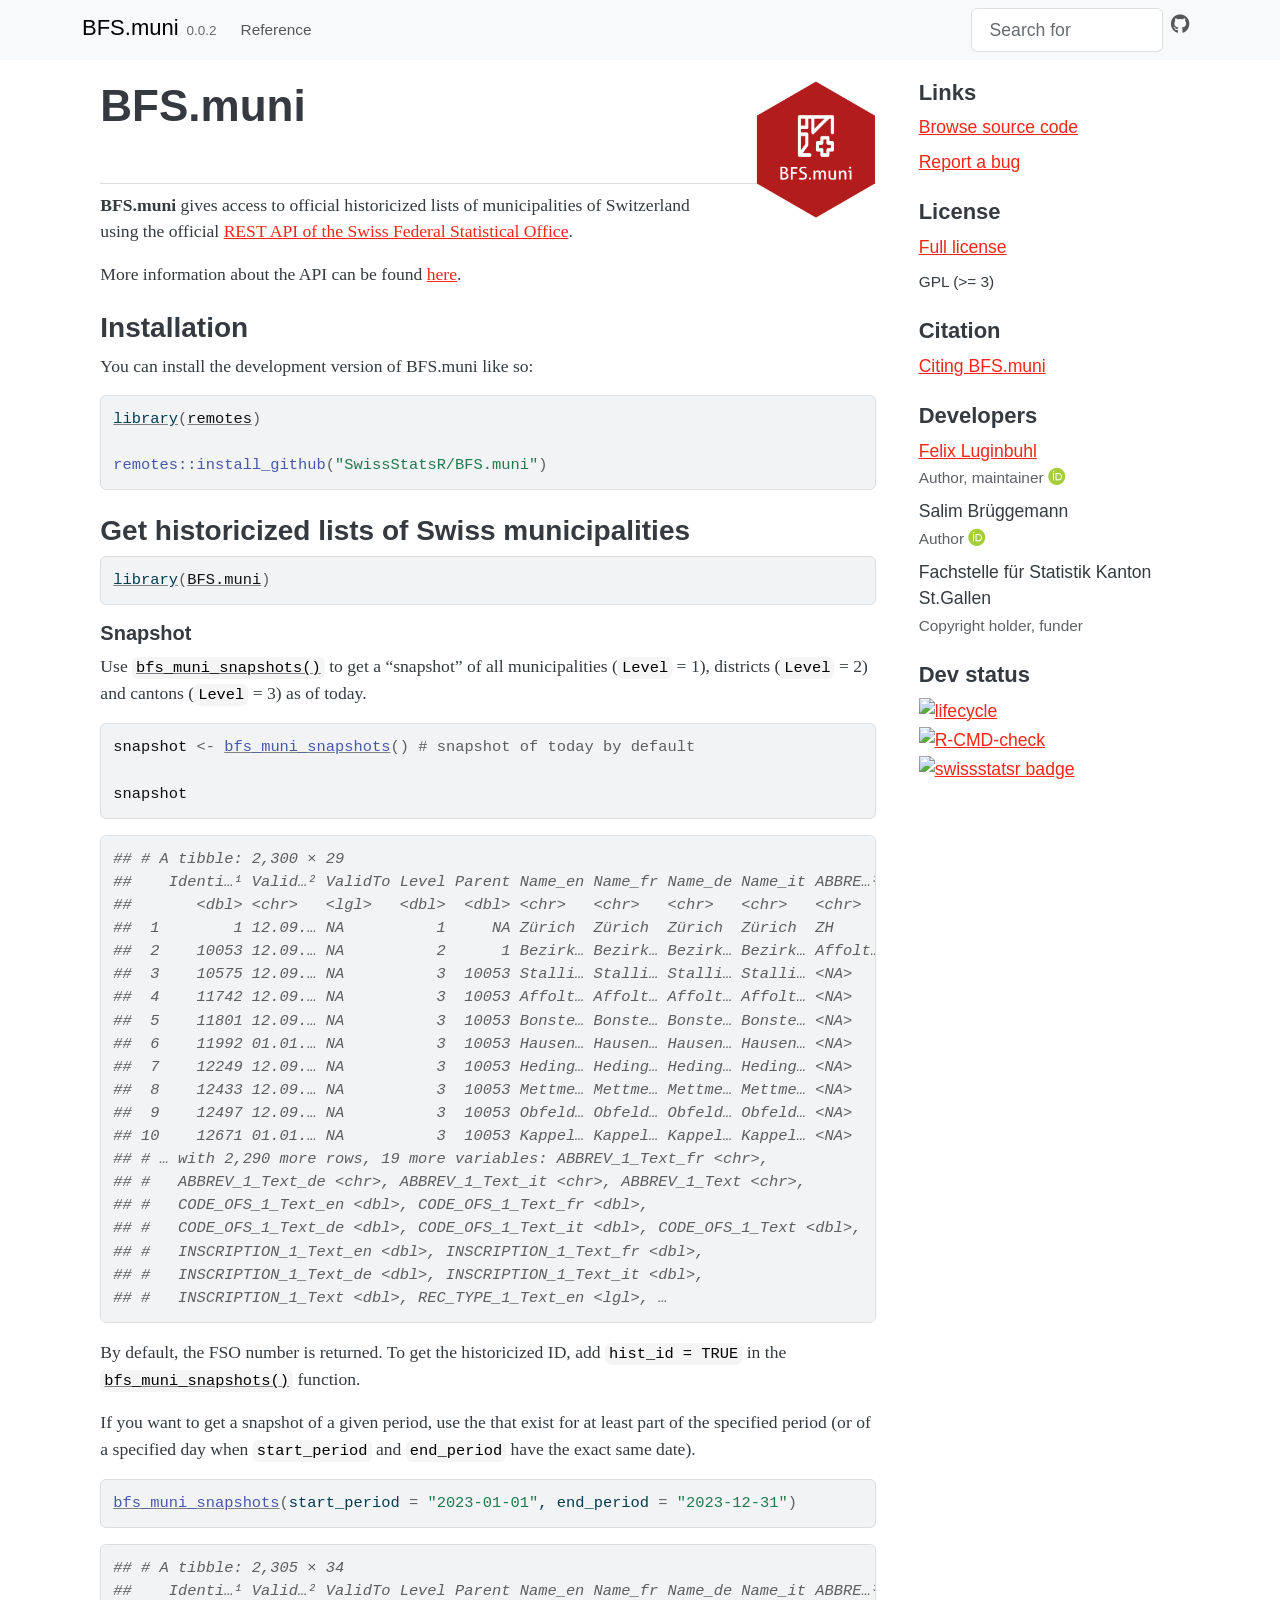
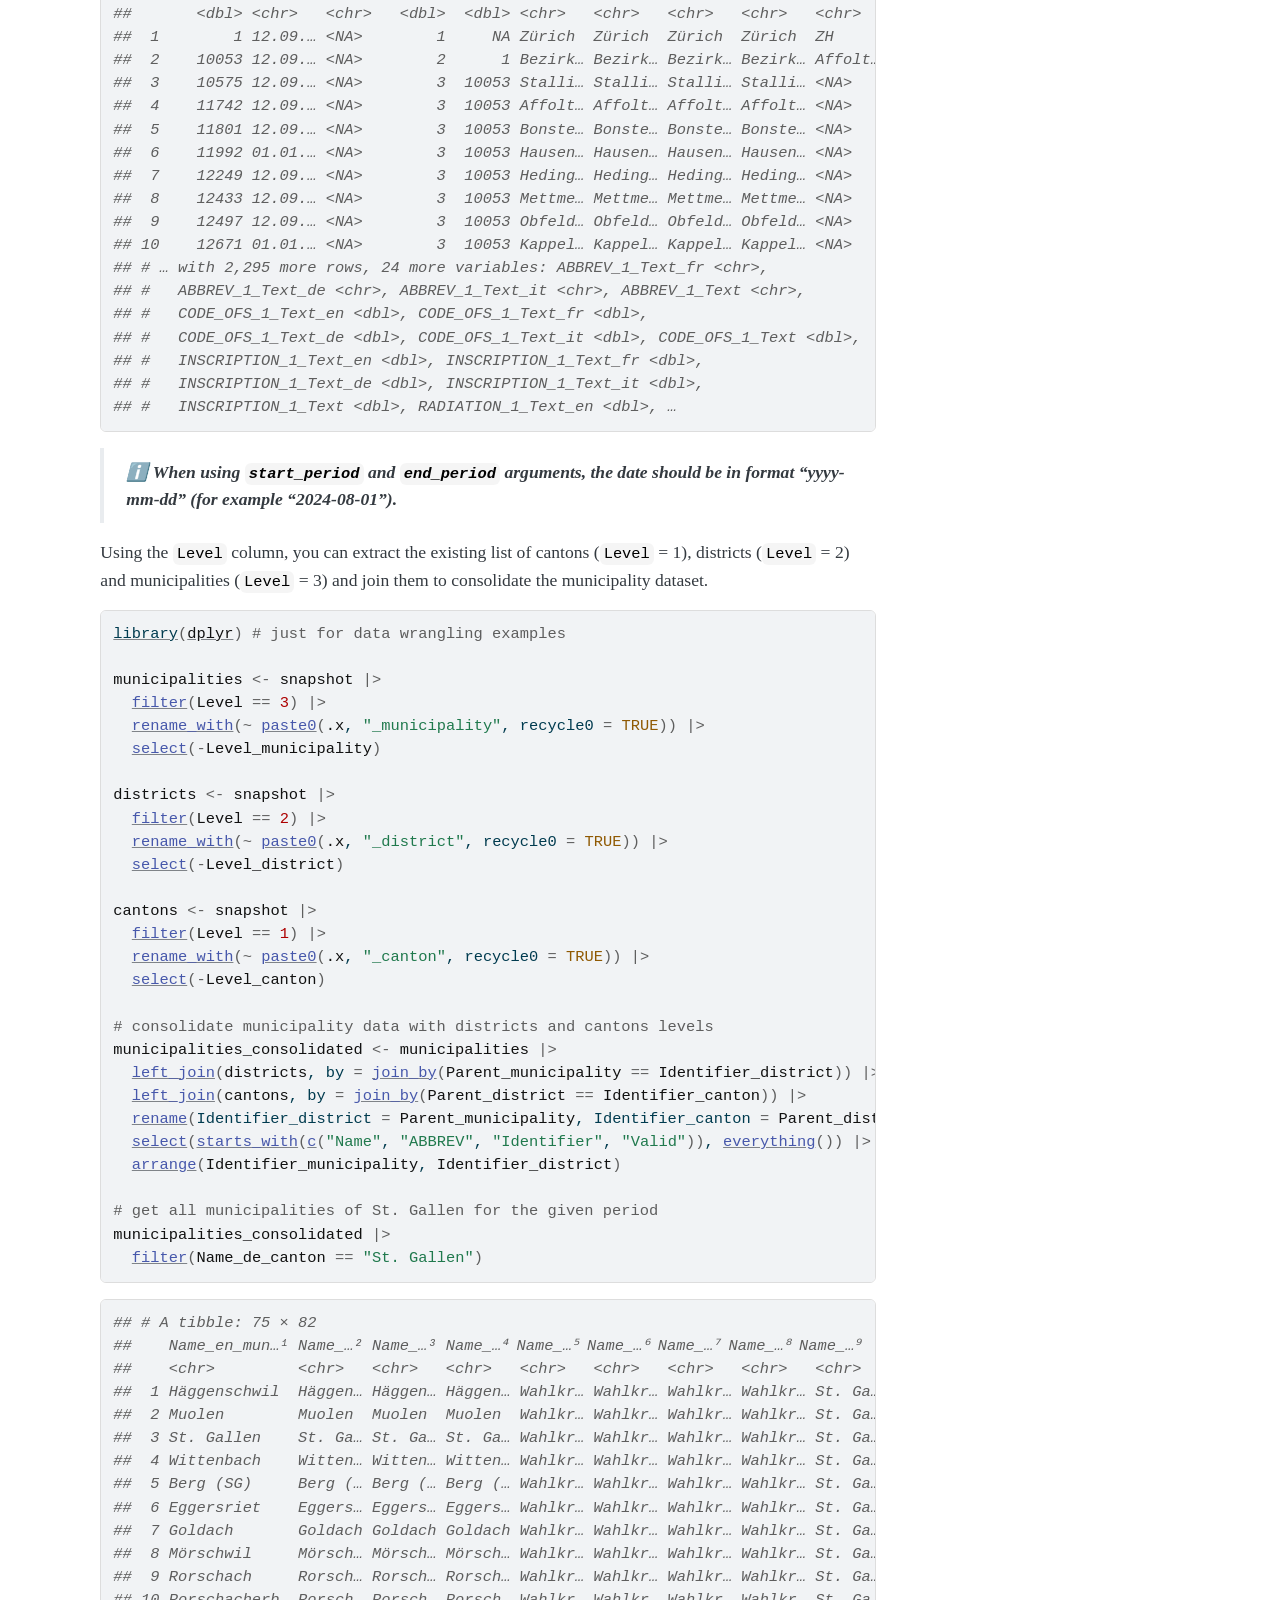
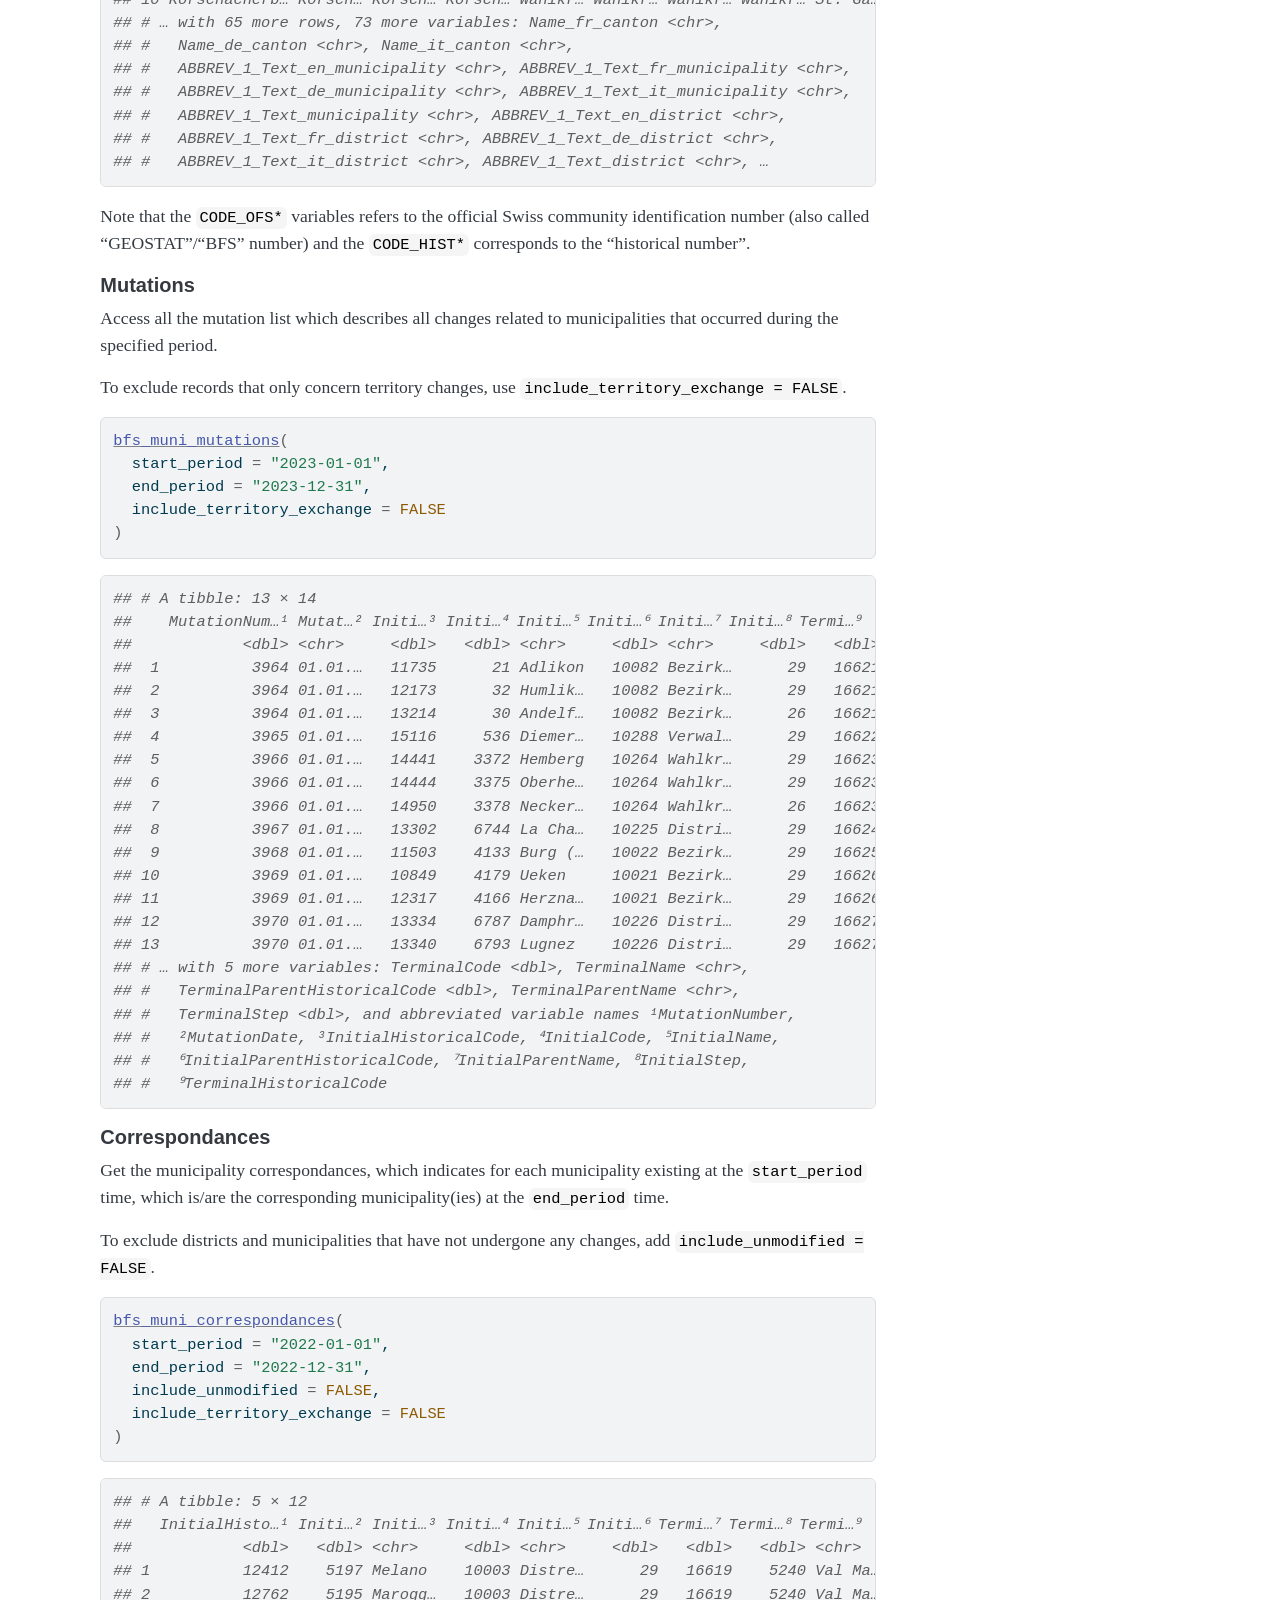
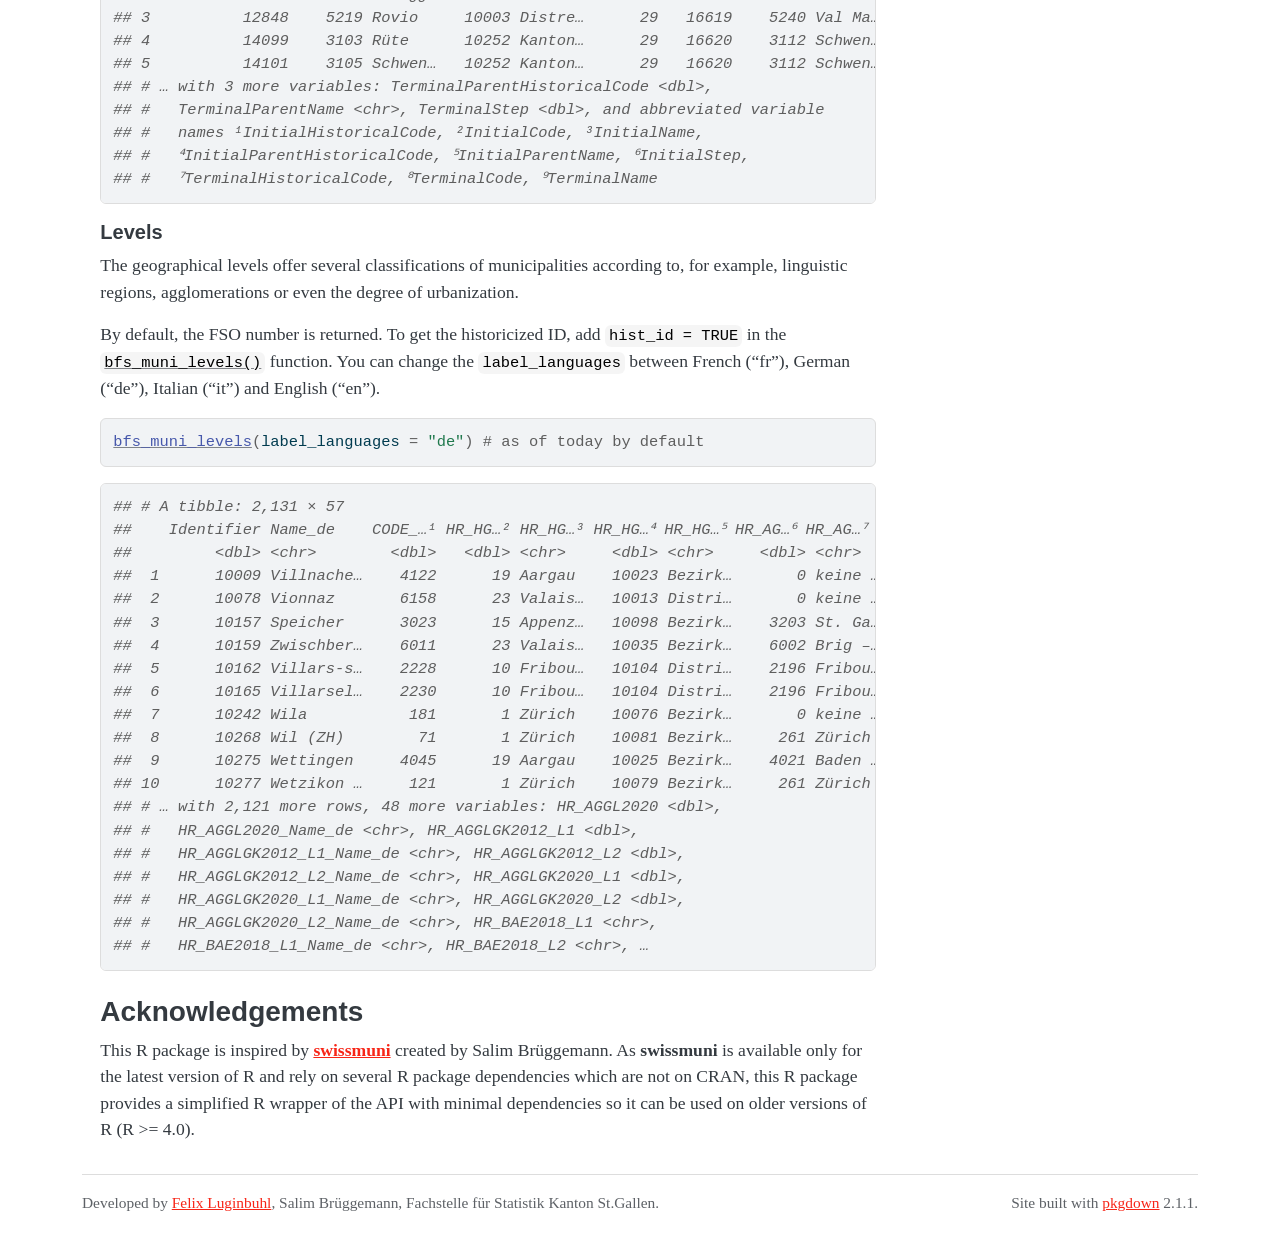
==== commit 6eb05ac6: "Deploying to gh-pages from @ SwissStatsR/BFS.muni@1d72407302c938093166e86086ea129decb9b42b 🚀" ====
--- a/index.html
+++ b/index.html
@@ -72,9 +72,9 @@
 <div class="section level3">
 <h3 id="snapshot">Snapshot<a class="anchor" aria-label="anchor" href="#snapshot"></a>
 </h3>
-<p>Use <code><a href="reference/get_snapshots.html">get_snapshots()</a></code> to get a “snapshot” of all municipalities (<code>Level</code> = 1), districts (<code>Level</code> = 2) and cantons (<code>Level</code> = 3) as of today.</p>
+<p>Use <code><a href="reference/bfs_muni_snapshots.html">bfs_muni_snapshots()</a></code> to get a “snapshot” of all municipalities (<code>Level</code> = 1), districts (<code>Level</code> = 2) and cantons (<code>Level</code> = 3) as of today.</p>
 <div class="sourceCode" id="cb3"><pre class="downlit sourceCode r">
-<code class="sourceCode R"><span><span class="va">snapshot</span> <span class="op">&lt;-</span> <span class="fu"><a href="reference/get_snapshots.html">get_snapshots</a></span><span class="op">(</span><span class="op">)</span> <span class="co"># snapshot of today by default</span></span>
+<code class="sourceCode R"><span><span class="va">snapshot</span> <span class="op">&lt;-</span> <span class="fu"><a href="reference/bfs_muni_snapshots.html">bfs_muni_snapshots</a></span><span class="op">(</span><span class="op">)</span> <span class="co"># snapshot of today by default</span></span>
 <span></span>
 <span><span class="va">snapshot</span></span></code></pre></div>
 <div class="sourceCode" id="cb4"><pre class="sourceCode R"><code class="sourceCode r"><span id="cb4-1"><a href="#cb4-1" tabindex="-1"></a><span class="do">## # A tibble: 2,300 × 29</span></span>
@@ -97,10 +97,10 @@
 <span id="cb4-18"><a href="#cb4-18" tabindex="-1"></a><span class="do">## #   INSCRIPTION_1_Text_en &lt;dbl&gt;, INSCRIPTION_1_Text_fr &lt;dbl&gt;,</span></span>
 <span id="cb4-19"><a href="#cb4-19" tabindex="-1"></a><span class="do">## #   INSCRIPTION_1_Text_de &lt;dbl&gt;, INSCRIPTION_1_Text_it &lt;dbl&gt;,</span></span>
 <span id="cb4-20"><a href="#cb4-20" tabindex="-1"></a><span class="do">## #   INSCRIPTION_1_Text &lt;dbl&gt;, REC_TYPE_1_Text_en &lt;lgl&gt;, …</span></span></code></pre></div>
-<p>By default, the FSO number is returned. To get the historicized ID, add <code>hist_id = TRUE</code> in the <code><a href="reference/get_snapshots.html">get_snapshots()</a></code> function.</p>
+<p>By default, the FSO number is returned. To get the historicized ID, add <code>hist_id = TRUE</code> in the <code><a href="reference/bfs_muni_snapshots.html">bfs_muni_snapshots()</a></code> function.</p>
 <p>If you want to get a snapshot of a given period, use the that exist for at least part of the specified period (or of a specified day when <code>start_period</code> and <code>end_period</code> have the exact same date).</p>
 <div class="sourceCode" id="cb5"><pre class="downlit sourceCode r">
-<code class="sourceCode R"><span><span class="fu"><a href="reference/get_snapshots.html">get_snapshots</a></span><span class="op">(</span>start_period <span class="op">=</span> <span class="st">"2023-01-01"</span>, end_period <span class="op">=</span> <span class="st">"2023-12-31"</span><span class="op">)</span></span></code></pre></div>
+<code class="sourceCode R"><span><span class="fu"><a href="reference/bfs_muni_snapshots.html">bfs_muni_snapshots</a></span><span class="op">(</span>start_period <span class="op">=</span> <span class="st">"2023-01-01"</span>, end_period <span class="op">=</span> <span class="st">"2023-12-31"</span><span class="op">)</span></span></code></pre></div>
 <div class="sourceCode" id="cb6"><pre class="sourceCode R"><code class="sourceCode r"><span id="cb6-1"><a href="#cb6-1" tabindex="-1"></a><span class="do">## # A tibble: 2,305 × 34</span></span>
 <span id="cb6-2"><a href="#cb6-2" tabindex="-1"></a><span class="do">##    Identi…¹ Valid…² ValidTo Level Parent Name_en Name_fr Name_de Name_it ABBRE…³</span></span>
 <span id="cb6-3"><a href="#cb6-3" tabindex="-1"></a><span class="do">##       &lt;dbl&gt; &lt;chr&gt;   &lt;chr&gt;   &lt;dbl&gt;  &lt;dbl&gt; &lt;chr&gt;   &lt;chr&gt;   &lt;chr&gt;   &lt;chr&gt;   &lt;chr&gt;  </span></span>
@@ -182,7 +182,7 @@
 <p>Access all the mutation list which describes all changes related to municipalities that occurred during the specified period.</p>
 <p>To exclude records that only concern territory changes, use <code>include_territory_exchange = FALSE</code>.</p>
 <div class="sourceCode" id="cb9"><pre class="downlit sourceCode r">
-<code class="sourceCode R"><span><span class="fu"><a href="reference/get_mutations.html">get_mutations</a></span><span class="op">(</span></span>
+<code class="sourceCode R"><span><span class="fu"><a href="reference/bfs_muni_mutations.html">bfs_muni_mutations</a></span><span class="op">(</span></span>
 <span>  start_period <span class="op">=</span> <span class="st">"2023-01-01"</span>, </span>
 <span>  end_period <span class="op">=</span> <span class="st">"2023-12-31"</span>, </span>
 <span>  include_territory_exchange <span class="op">=</span> <span class="cn">FALSE</span></span>
@@ -216,7 +216,7 @@
 <p>Get the municipality correspondances, which indicates for each municipality existing at the <code>start_period</code> time, which is/are the corresponding municipality(ies) at the <code>end_period</code> time.</p>
 <p>To exclude districts and municipalities that have not undergone any changes, add <code>include_unmodified = FALSE</code>.</p>
 <div class="sourceCode" id="cb11"><pre class="downlit sourceCode r">
-<code class="sourceCode R"><span><span class="fu"><a href="reference/get_correspondances.html">get_correspondances</a></span><span class="op">(</span></span>
+<code class="sourceCode R"><span><span class="fu"><a href="reference/bfs_muni_correspondances.html">bfs_muni_correspondances</a></span><span class="op">(</span></span>
 <span>  start_period <span class="op">=</span> <span class="st">"2022-01-01"</span>, </span>
 <span>  end_period <span class="op">=</span> <span class="st">"2022-12-31"</span>, </span>
 <span>  include_unmodified <span class="op">=</span> <span class="cn">FALSE</span>, </span>
@@ -240,9 +240,9 @@
 <h3 id="levels">Levels<a class="anchor" aria-label="anchor" href="#levels"></a>
 </h3>
 <p>The geographical levels offer several classifications of municipalities according to, for example, linguistic regions, agglomerations or even the degree of urbanization.</p>
-<p>By default, the FSO number is returned. To get the historicized ID, add <code>hist_id = TRUE</code> in the <code><a href="reference/get_levels.html">get_levels()</a></code> function. You can change the <code>label_languages</code> between French (“fr”), German (“de”), Italian (“it”) and English (“en”).</p>
+<p>By default, the FSO number is returned. To get the historicized ID, add <code>hist_id = TRUE</code> in the <code><a href="reference/bfs_muni_levels.html">bfs_muni_levels()</a></code> function. You can change the <code>label_languages</code> between French (“fr”), German (“de”), Italian (“it”) and English (“en”).</p>
 <div class="sourceCode" id="cb13"><pre class="downlit sourceCode r">
-<code class="sourceCode R"><span><span class="fu"><a href="reference/get_levels.html">get_levels</a></span><span class="op">(</span>label_languages <span class="op">=</span> <span class="st">"de"</span><span class="op">)</span> <span class="co"># as of today by default</span></span></code></pre></div>
+<code class="sourceCode R"><span><span class="fu"><a href="reference/bfs_muni_levels.html">bfs_muni_levels</a></span><span class="op">(</span>label_languages <span class="op">=</span> <span class="st">"de"</span><span class="op">)</span> <span class="co"># as of today by default</span></span></code></pre></div>
 <div class="sourceCode" id="cb14"><pre class="sourceCode R"><code class="sourceCode r"><span id="cb14-1"><a href="#cb14-1" tabindex="-1"></a><span class="do">## # A tibble: 2,131 × 57</span></span>
 <span id="cb14-2"><a href="#cb14-2" tabindex="-1"></a><span class="do">##    Identifier Name_de    CODE_…¹ HR_HG…² HR_HG…³ HR_HG…⁴ HR_HG…⁵ HR_AG…⁶ HR_AG…⁷</span></span>
 <span id="cb14-3"><a href="#cb14-3" tabindex="-1"></a><span class="do">##         &lt;dbl&gt; &lt;chr&gt;        &lt;dbl&gt;   &lt;dbl&gt; &lt;chr&gt;     &lt;dbl&gt; &lt;chr&gt;     &lt;dbl&gt; &lt;chr&gt;  </span></span>
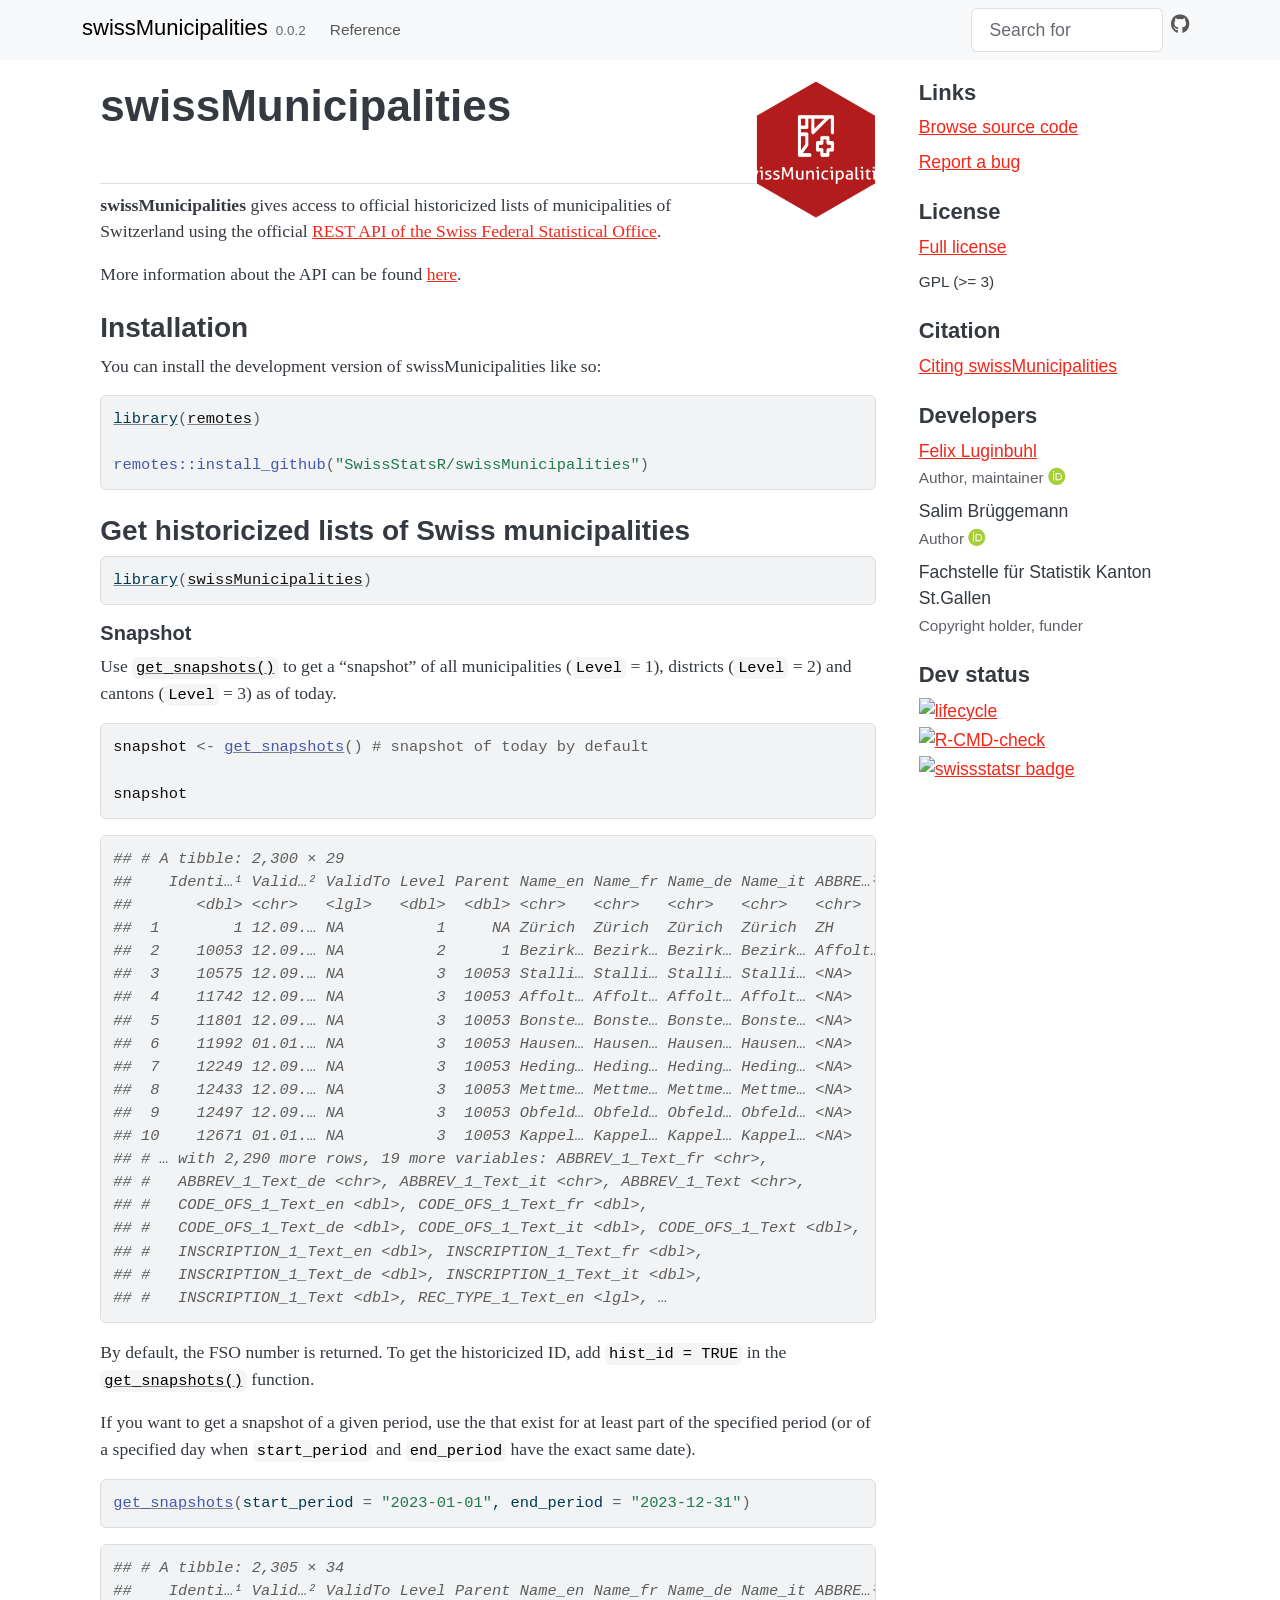
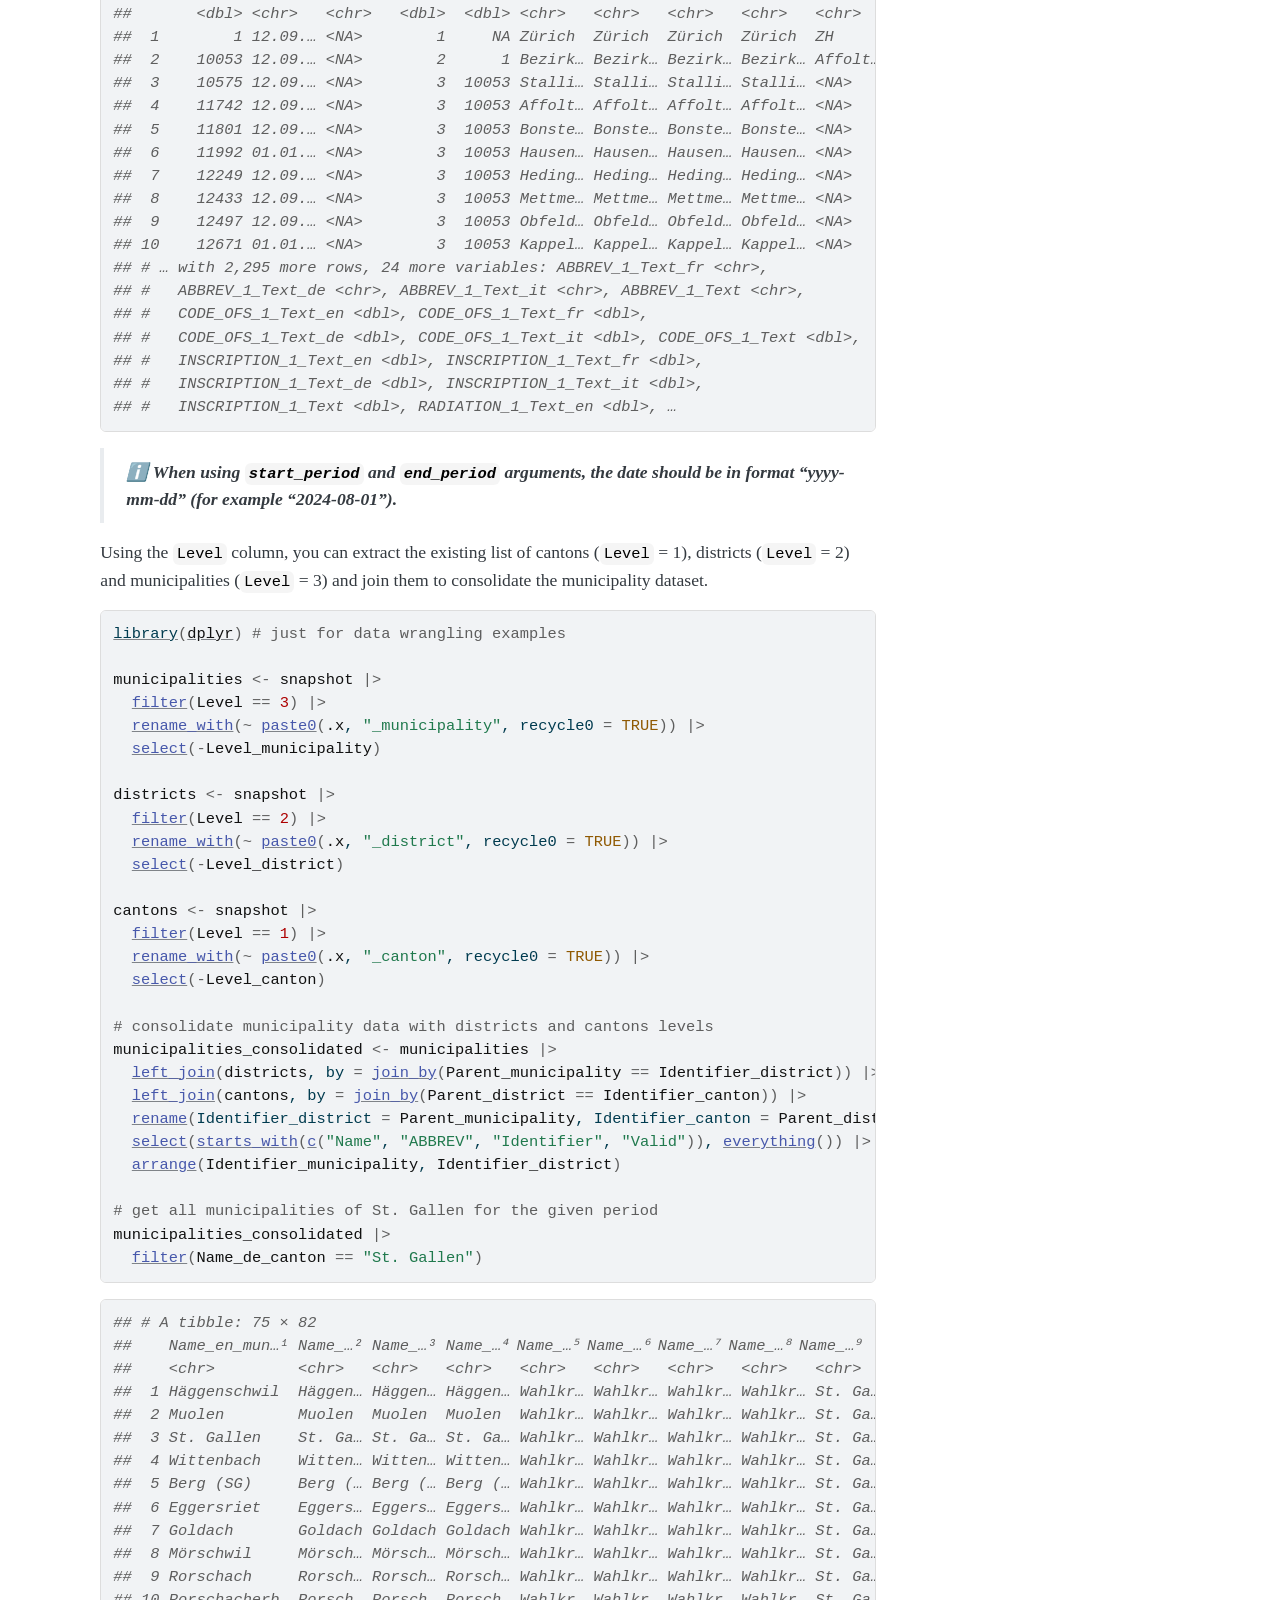
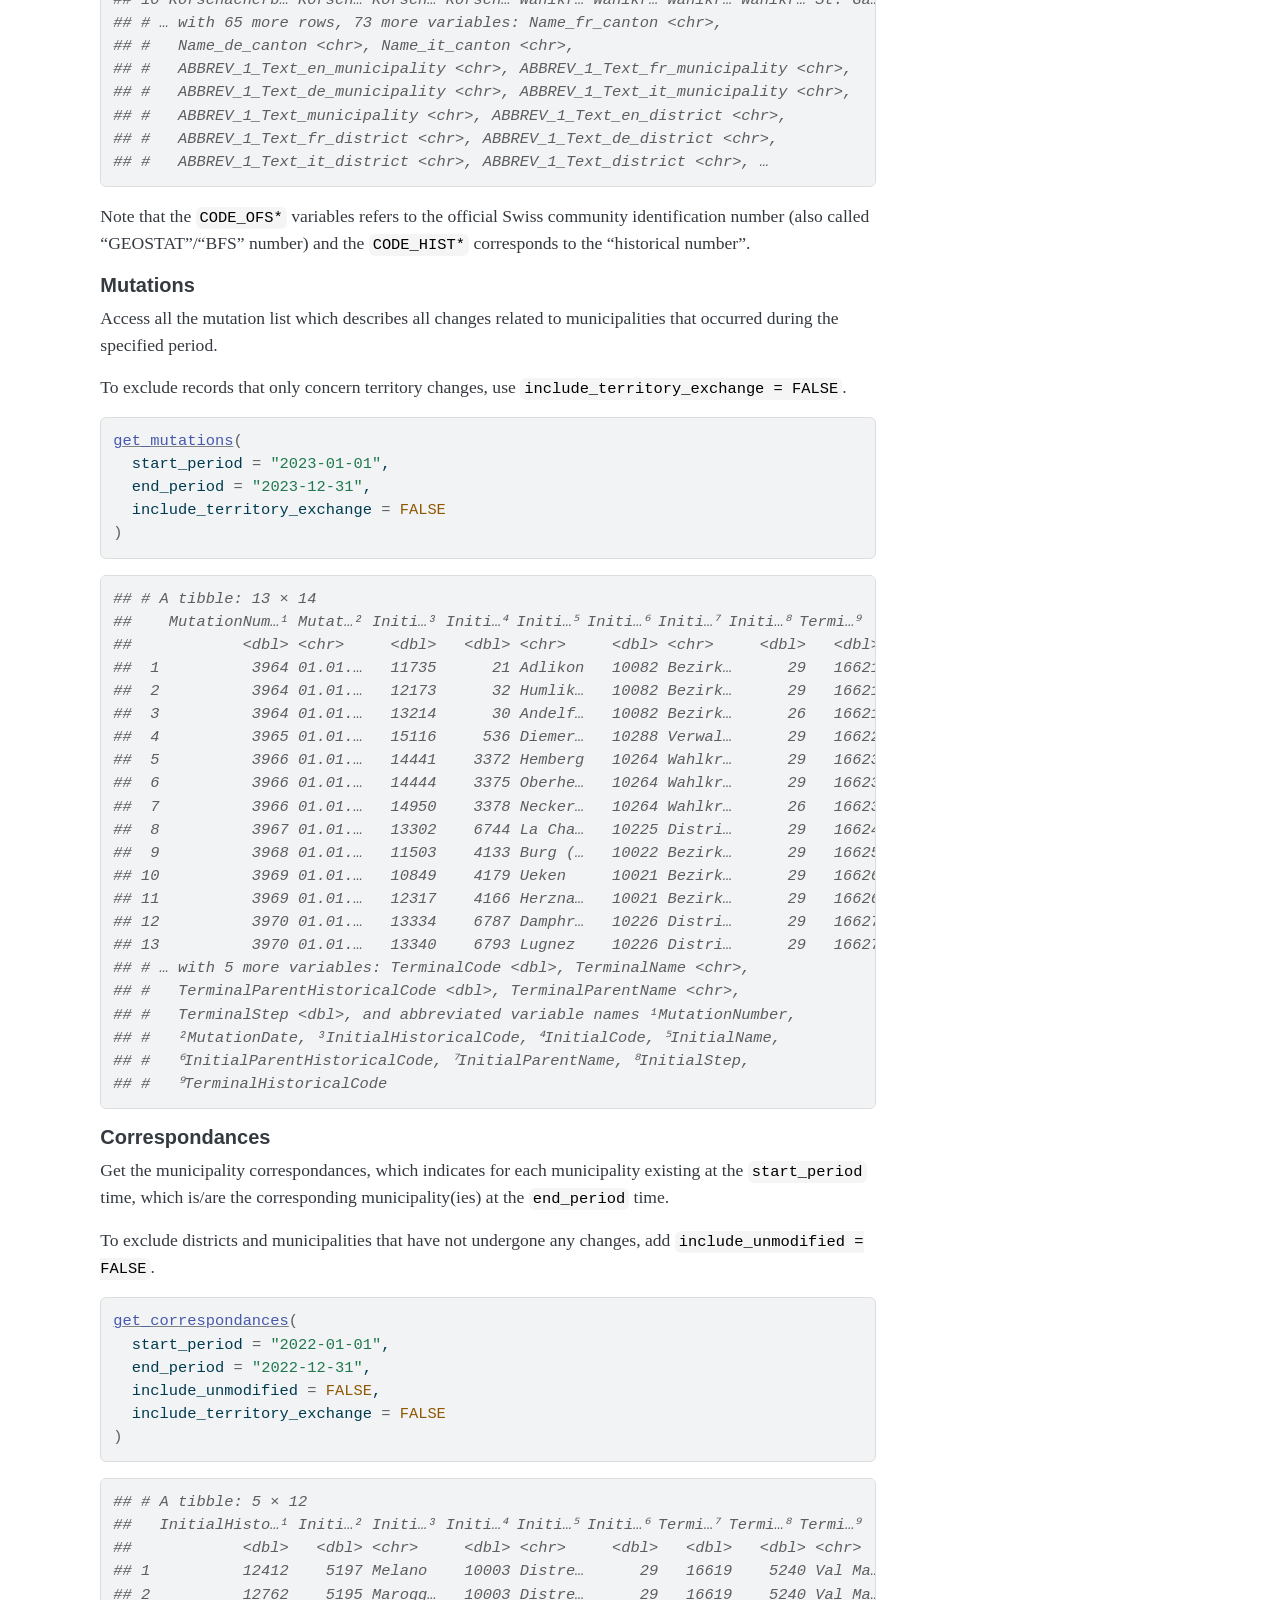
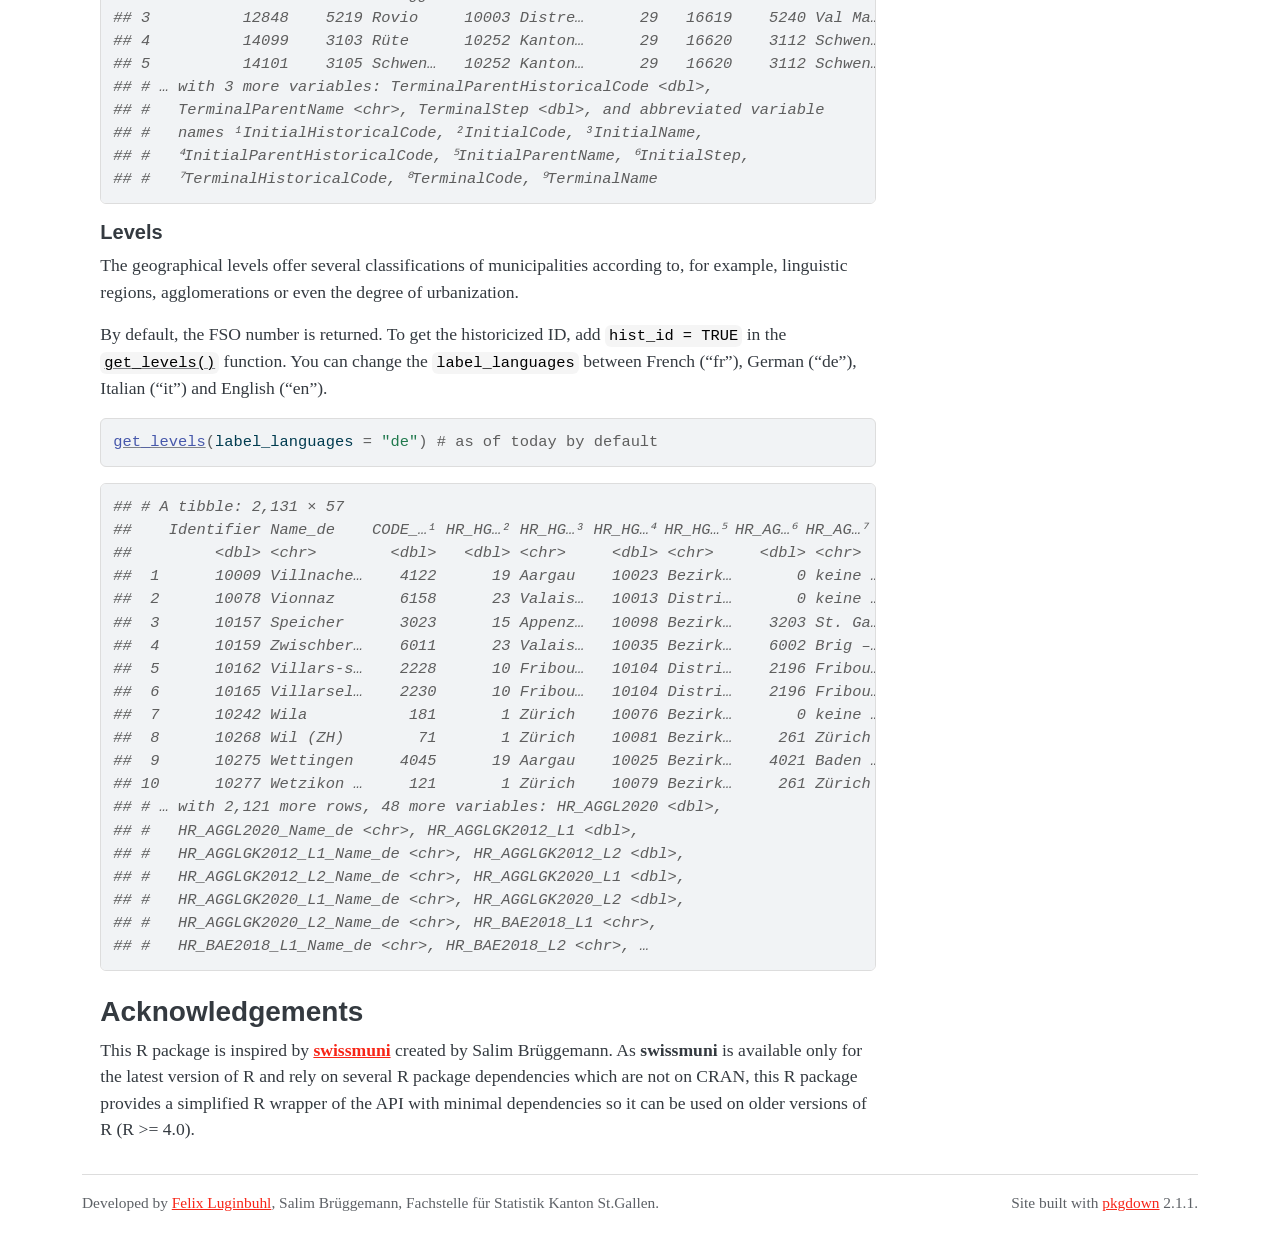
==== commit fb1bfac9: "Deploying to gh-pages from @ SwissStatsR/swissMunicipalities@88b2014a4241374d28d1799a7043a4d9cbf4aca" ====
--- a/index.html
+++ b/index.html
@@ -5,7 +5,7 @@
 <meta charset="utf-8">
 <meta http-equiv="X-UA-Compatible" content="IE=edge">
 <meta name="viewport" content="width=device-width, initial-scale=1, shrink-to-fit=no">
-<title>Get official historicized lists of Swiss municipalities • BFS.muni</title>
+<title>Get official historicized lists of Swiss municipalities • swissMunicipalities</title>
 <script src="deps/jquery-3.6.0/jquery-3.6.0.min.js"></script><meta name="viewport" content="width=device-width, initial-scale=1, shrink-to-fit=no">
 <link href="deps/bootstrap-5.3.1/bootstrap.min.css" rel="stylesheet">
 <script src="deps/bootstrap-5.3.1/bootstrap.bundle.min.js"></script><link href="deps/font-awesome-6.4.2/css/all.min.css" rel="stylesheet">
@@ -13,7 +13,7 @@
 <script src="deps/headroom-0.11.0/headroom.min.js"></script><script src="deps/headroom-0.11.0/jQuery.headroom.min.js"></script><script src="deps/bootstrap-toc-1.0.1/bootstrap-toc.min.js"></script><script src="deps/clipboard.js-2.0.11/clipboard.min.js"></script><script src="deps/search-1.0.0/autocomplete.jquery.min.js"></script><script src="deps/search-1.0.0/fuse.min.js"></script><script src="deps/search-1.0.0/mark.min.js"></script><!-- pkgdown --><script src="pkgdown.js"></script><meta property="og:title" content="Get official historicized lists of Swiss municipalities">
 <meta name="description" content="R wrapper of the official Swiss REST API of historicized list of municipalities of Switzerland.">
 <meta property="og:description" content="R wrapper of the official Swiss REST API of historicized list of municipalities of Switzerland.">
-<meta property="og:image" content="http://swissstatsr.org/BFS.muni/logo.png">
+<meta property="og:image" content="http://swissstatsr.org/swissMunicipalities/logo.png">
 </head>
 <body>
     <a href="#main" class="visually-hidden-focusable">Skip to contents</a>
@@ -21,7 +21,7 @@
 
     <nav class="navbar navbar-expand-lg fixed-top bg-light" data-bs-theme="light" aria-label="Site navigation"><div class="container">
 
-    <a class="navbar-brand me-2" href="index.html">BFS.muni</a>
+    <a class="navbar-brand me-2" href="index.html">swissMunicipalities</a>
 
     <small class="nav-text text-muted me-auto" data-bs-toggle="tooltip" data-bs-placement="bottom" title="">0.0.2</small>
 
@@ -38,7 +38,7 @@
 <li class="nav-item"><form class="form-inline" role="search">
  <input class="form-control" type="search" name="search-input" id="search-input" autocomplete="off" aria-label="Search site" placeholder="Search for" data-search-index="search.json">
 </form></li>
-<li class="nav-item"><a class="external-link nav-link" href="https://github.com/swissstatsr/BFS.muni/" aria-label="GitHub"><span class="fa fab fa-github fa-lg"></span></a></li>
+<li class="nav-item"><a class="external-link nav-link" href="https://github.com/swissstatsr/swissMunicipalities/" aria-label="GitHub"><span class="fa fab fa-github fa-lg"></span></a></li>
       </ul>
 </div>
 
@@ -48,33 +48,33 @@
 <div class="row">
   <main id="main" class="col-md-9"><div class="section level1">
 <div class="page-header">
-<img src="logo.png" class="logo" alt=""><h1 id="bfsmuni-">BFS.muni <a class="anchor" aria-label="anchor" href="#bfsmuni-"></a>
+<img src="logo.png" class="logo" alt=""><h1 id="swissmunicipalities-">swissMunicipalities <a class="anchor" aria-label="anchor" href="#swissmunicipalities-"></a>
 </h1>
 </div>
 <!-- badges: start -->
 
-<p><strong>BFS.muni</strong> gives access to official historicized lists of municipalities of Switzerland using the official <a href="https://www.bfs.admin.ch/bfs/de/home/dienstleistungen/forschung/api/api-gemeinde.html" class="external-link">REST API of the Swiss Federal Statistical Office</a>.</p>
+<p><strong>swissMunicipalities</strong> gives access to official historicized lists of municipalities of Switzerland using the official <a href="https://www.bfs.admin.ch/bfs/de/home/dienstleistungen/forschung/api/api-gemeinde.html" class="external-link">REST API of the Swiss Federal Statistical Office</a>.</p>
 <p>More information about the API can be found <a href="https://www.bfs.admin.ch/bfs/de/home/dienstleistungen/forschung/api/api-gemeinde.html" class="external-link">here</a>.</p>
 <div class="section level2">
 <h2 id="installation">Installation<a class="anchor" aria-label="anchor" href="#installation"></a>
 </h2>
-<p>You can install the development version of BFS.muni like so:</p>
+<p>You can install the development version of swissMunicipalities like so:</p>
 <div class="sourceCode" id="cb1"><pre class="downlit sourceCode r">
 <code class="sourceCode R"><span><span class="kw"><a href="https://rdrr.io/r/base/library.html" class="external-link">library</a></span><span class="op">(</span><span class="va"><a href="https://remotes.r-lib.org" class="external-link">remotes</a></span><span class="op">)</span></span>
 <span></span>
-<span><span class="fu">remotes</span><span class="fu">::</span><span class="fu">install_github</span><span class="op">(</span><span class="st">"SwissStatsR/BFS.muni"</span><span class="op">)</span></span></code></pre></div>
+<span><span class="fu">remotes</span><span class="fu">::</span><span class="fu">install_github</span><span class="op">(</span><span class="st">"SwissStatsR/swissMunicipalities"</span><span class="op">)</span></span></code></pre></div>
 </div>
 <div class="section level2">
 <h2 id="get-historicized-lists-of-swiss-municipalities">Get historicized lists of Swiss municipalities<a class="anchor" aria-label="anchor" href="#get-historicized-lists-of-swiss-municipalities"></a>
 </h2>
 <div class="sourceCode" id="cb2"><pre class="downlit sourceCode r">
-<code class="sourceCode R"><span><span class="kw"><a href="https://rdrr.io/r/base/library.html" class="external-link">library</a></span><span class="op">(</span><span class="va"><a href="http://swissstatsr.org/BFS.muni/">BFS.muni</a></span><span class="op">)</span></span></code></pre></div>
+<code class="sourceCode R"><span><span class="kw"><a href="https://rdrr.io/r/base/library.html" class="external-link">library</a></span><span class="op">(</span><span class="va"><a href="http://swissstatsr.org/swissMunicipalities/">swissMunicipalities</a></span><span class="op">)</span></span></code></pre></div>
 <div class="section level3">
 <h3 id="snapshot">Snapshot<a class="anchor" aria-label="anchor" href="#snapshot"></a>
 </h3>
-<p>Use <code><a href="reference/bfs_muni_snapshots.html">bfs_muni_snapshots()</a></code> to get a “snapshot” of all municipalities (<code>Level</code> = 1), districts (<code>Level</code> = 2) and cantons (<code>Level</code> = 3) as of today.</p>
+<p>Use <code><a href="reference/get_snapshots.html">get_snapshots()</a></code> to get a “snapshot” of all municipalities (<code>Level</code> = 1), districts (<code>Level</code> = 2) and cantons (<code>Level</code> = 3) as of today.</p>
 <div class="sourceCode" id="cb3"><pre class="downlit sourceCode r">
-<code class="sourceCode R"><span><span class="va">snapshot</span> <span class="op">&lt;-</span> <span class="fu"><a href="reference/bfs_muni_snapshots.html">bfs_muni_snapshots</a></span><span class="op">(</span><span class="op">)</span> <span class="co"># snapshot of today by default</span></span>
+<code class="sourceCode R"><span><span class="va">snapshot</span> <span class="op">&lt;-</span> <span class="fu"><a href="reference/get_snapshots.html">get_snapshots</a></span><span class="op">(</span><span class="op">)</span> <span class="co"># snapshot of today by default</span></span>
 <span></span>
 <span><span class="va">snapshot</span></span></code></pre></div>
 <div class="sourceCode" id="cb4"><pre class="sourceCode R"><code class="sourceCode r"><span id="cb4-1"><a href="#cb4-1" tabindex="-1"></a><span class="do">## # A tibble: 2,300 × 29</span></span>
@@ -97,10 +97,10 @@
 <span id="cb4-18"><a href="#cb4-18" tabindex="-1"></a><span class="do">## #   INSCRIPTION_1_Text_en &lt;dbl&gt;, INSCRIPTION_1_Text_fr &lt;dbl&gt;,</span></span>
 <span id="cb4-19"><a href="#cb4-19" tabindex="-1"></a><span class="do">## #   INSCRIPTION_1_Text_de &lt;dbl&gt;, INSCRIPTION_1_Text_it &lt;dbl&gt;,</span></span>
 <span id="cb4-20"><a href="#cb4-20" tabindex="-1"></a><span class="do">## #   INSCRIPTION_1_Text &lt;dbl&gt;, REC_TYPE_1_Text_en &lt;lgl&gt;, …</span></span></code></pre></div>
-<p>By default, the FSO number is returned. To get the historicized ID, add <code>hist_id = TRUE</code> in the <code><a href="reference/bfs_muni_snapshots.html">bfs_muni_snapshots()</a></code> function.</p>
+<p>By default, the FSO number is returned. To get the historicized ID, add <code>hist_id = TRUE</code> in the <code><a href="reference/get_snapshots.html">get_snapshots()</a></code> function.</p>
 <p>If you want to get a snapshot of a given period, use the that exist for at least part of the specified period (or of a specified day when <code>start_period</code> and <code>end_period</code> have the exact same date).</p>
 <div class="sourceCode" id="cb5"><pre class="downlit sourceCode r">
-<code class="sourceCode R"><span><span class="fu"><a href="reference/bfs_muni_snapshots.html">bfs_muni_snapshots</a></span><span class="op">(</span>start_period <span class="op">=</span> <span class="st">"2023-01-01"</span>, end_period <span class="op">=</span> <span class="st">"2023-12-31"</span><span class="op">)</span></span></code></pre></div>
+<code class="sourceCode R"><span><span class="fu"><a href="reference/get_snapshots.html">get_snapshots</a></span><span class="op">(</span>start_period <span class="op">=</span> <span class="st">"2023-01-01"</span>, end_period <span class="op">=</span> <span class="st">"2023-12-31"</span><span class="op">)</span></span></code></pre></div>
 <div class="sourceCode" id="cb6"><pre class="sourceCode R"><code class="sourceCode r"><span id="cb6-1"><a href="#cb6-1" tabindex="-1"></a><span class="do">## # A tibble: 2,305 × 34</span></span>
 <span id="cb6-2"><a href="#cb6-2" tabindex="-1"></a><span class="do">##    Identi…¹ Valid…² ValidTo Level Parent Name_en Name_fr Name_de Name_it ABBRE…³</span></span>
 <span id="cb6-3"><a href="#cb6-3" tabindex="-1"></a><span class="do">##       &lt;dbl&gt; &lt;chr&gt;   &lt;chr&gt;   &lt;dbl&gt;  &lt;dbl&gt; &lt;chr&gt;   &lt;chr&gt;   &lt;chr&gt;   &lt;chr&gt;   &lt;chr&gt;  </span></span>
@@ -182,7 +182,7 @@
 <p>Access all the mutation list which describes all changes related to municipalities that occurred during the specified period.</p>
 <p>To exclude records that only concern territory changes, use <code>include_territory_exchange = FALSE</code>.</p>
 <div class="sourceCode" id="cb9"><pre class="downlit sourceCode r">
-<code class="sourceCode R"><span><span class="fu"><a href="reference/bfs_muni_mutations.html">bfs_muni_mutations</a></span><span class="op">(</span></span>
+<code class="sourceCode R"><span><span class="fu"><a href="reference/get_mutations.html">get_mutations</a></span><span class="op">(</span></span>
 <span>  start_period <span class="op">=</span> <span class="st">"2023-01-01"</span>, </span>
 <span>  end_period <span class="op">=</span> <span class="st">"2023-12-31"</span>, </span>
 <span>  include_territory_exchange <span class="op">=</span> <span class="cn">FALSE</span></span>
@@ -216,7 +216,7 @@
 <p>Get the municipality correspondances, which indicates for each municipality existing at the <code>start_period</code> time, which is/are the corresponding municipality(ies) at the <code>end_period</code> time.</p>
 <p>To exclude districts and municipalities that have not undergone any changes, add <code>include_unmodified = FALSE</code>.</p>
 <div class="sourceCode" id="cb11"><pre class="downlit sourceCode r">
-<code class="sourceCode R"><span><span class="fu"><a href="reference/bfs_muni_correspondances.html">bfs_muni_correspondances</a></span><span class="op">(</span></span>
+<code class="sourceCode R"><span><span class="fu"><a href="reference/get_correspondances.html">get_correspondances</a></span><span class="op">(</span></span>
 <span>  start_period <span class="op">=</span> <span class="st">"2022-01-01"</span>, </span>
 <span>  end_period <span class="op">=</span> <span class="st">"2022-12-31"</span>, </span>
 <span>  include_unmodified <span class="op">=</span> <span class="cn">FALSE</span>, </span>
@@ -240,9 +240,9 @@
 <h3 id="levels">Levels<a class="anchor" aria-label="anchor" href="#levels"></a>
 </h3>
 <p>The geographical levels offer several classifications of municipalities according to, for example, linguistic regions, agglomerations or even the degree of urbanization.</p>
-<p>By default, the FSO number is returned. To get the historicized ID, add <code>hist_id = TRUE</code> in the <code><a href="reference/bfs_muni_levels.html">bfs_muni_levels()</a></code> function. You can change the <code>label_languages</code> between French (“fr”), German (“de”), Italian (“it”) and English (“en”).</p>
+<p>By default, the FSO number is returned. To get the historicized ID, add <code>hist_id = TRUE</code> in the <code><a href="reference/get_levels.html">get_levels()</a></code> function. You can change the <code>label_languages</code> between French (“fr”), German (“de”), Italian (“it”) and English (“en”).</p>
 <div class="sourceCode" id="cb13"><pre class="downlit sourceCode r">
-<code class="sourceCode R"><span><span class="fu"><a href="reference/bfs_muni_levels.html">bfs_muni_levels</a></span><span class="op">(</span>label_languages <span class="op">=</span> <span class="st">"de"</span><span class="op">)</span> <span class="co"># as of today by default</span></span></code></pre></div>
+<code class="sourceCode R"><span><span class="fu"><a href="reference/get_levels.html">get_levels</a></span><span class="op">(</span>label_languages <span class="op">=</span> <span class="st">"de"</span><span class="op">)</span> <span class="co"># as of today by default</span></span></code></pre></div>
 <div class="sourceCode" id="cb14"><pre class="sourceCode R"><code class="sourceCode r"><span id="cb14-1"><a href="#cb14-1" tabindex="-1"></a><span class="do">## # A tibble: 2,131 × 57</span></span>
 <span id="cb14-2"><a href="#cb14-2" tabindex="-1"></a><span class="do">##    Identifier Name_de    CODE_…¹ HR_HG…² HR_HG…³ HR_HG…⁴ HR_HG…⁵ HR_AG…⁶ HR_AG…⁷</span></span>
 <span id="cb14-3"><a href="#cb14-3" tabindex="-1"></a><span class="do">##         &lt;dbl&gt; &lt;chr&gt;        &lt;dbl&gt;   &lt;dbl&gt; &lt;chr&gt;     &lt;dbl&gt; &lt;chr&gt;     &lt;dbl&gt; &lt;chr&gt;  </span></span>
@@ -274,8 +274,8 @@
   </main><aside class="col-md-3"><div class="links">
 <h2 data-toc-skip>Links</h2>
 <ul class="list-unstyled">
-<li><a href="https://github.com/swissstatsr/BFS.muni/" class="external-link">Browse source code</a></li>
-<li><a href="https://github.com/swissstatsr/BFS.muni/issues" class="external-link">Report a bug</a></li>
+<li><a href="https://github.com/swissstatsr/swissMunicipalities/" class="external-link">Browse source code</a></li>
+<li><a href="https://github.com/swissstatsr/swissMunicipalities/issues" class="external-link">Report a bug</a></li>
 </ul>
 </div>
 
@@ -291,7 +291,7 @@
 <div class="citation">
 <h2 data-toc-skip>Citation</h2>
 <ul class="list-unstyled">
-<li><a href="authors.html#citation">Citing BFS.muni</a></li>
+<li><a href="authors.html#citation">Citing swissMunicipalities</a></li>
 </ul>
 </div>
 
@@ -308,9 +308,9 @@
 <div class="dev-status">
 <h2 data-toc-skip>Dev status</h2>
 <ul class="list-unstyled">
-<li><a href="https://github.com/swissStatsR/BFS.muni/" class="external-link"><img src="https://lifecycle.r-lib.org/articles/figures/lifecycle-experimental.svg" alt="lifecycle"></a></li>
-<li><a href="https://github.com/SwissStatsR/BFS.muni/actions/workflows/R-CMD-check.yaml" class="external-link"><img src="https://github.com/SwissStatsR/BFS.muni/actions/workflows/R-CMD-check.yaml/badge.svg" alt="R-CMD-check"></a></li>
-<li><a href="https://swissstatsr.r-universe.dev/" class="external-link"><img src="https://swissstatsr.r-universe.dev/badges/:name" alt="swissstatsr badge"></a></li>
+<li><a href="https://github.com/swissStatsR/swissMunicipalities/" class="external-link"><img src="https://lifecycle.r-lib.org/articles/figures/lifecycle-experimental.svg" alt="lifecycle"></a></li>
+<li><a href="https://github.com/SwissStatsR/swissMunicipalities/actions/workflows/R-CMD-check.yaml" class="external-link"><img src="https://github.com/SwissStatsR/swissMunicipalities/actions/workflows/R-CMD-check.yaml/badge.svg" alt="R-CMD-check"></a></li>
+<li><a href="https://swissstatsr.r-universe.dev/" class="external-link"><img src="https://swissstatsr.r-universe.dev/badges/swissMunicipalities" alt="swissstatsr badge"></a></li>
 </ul>
 </div>
 
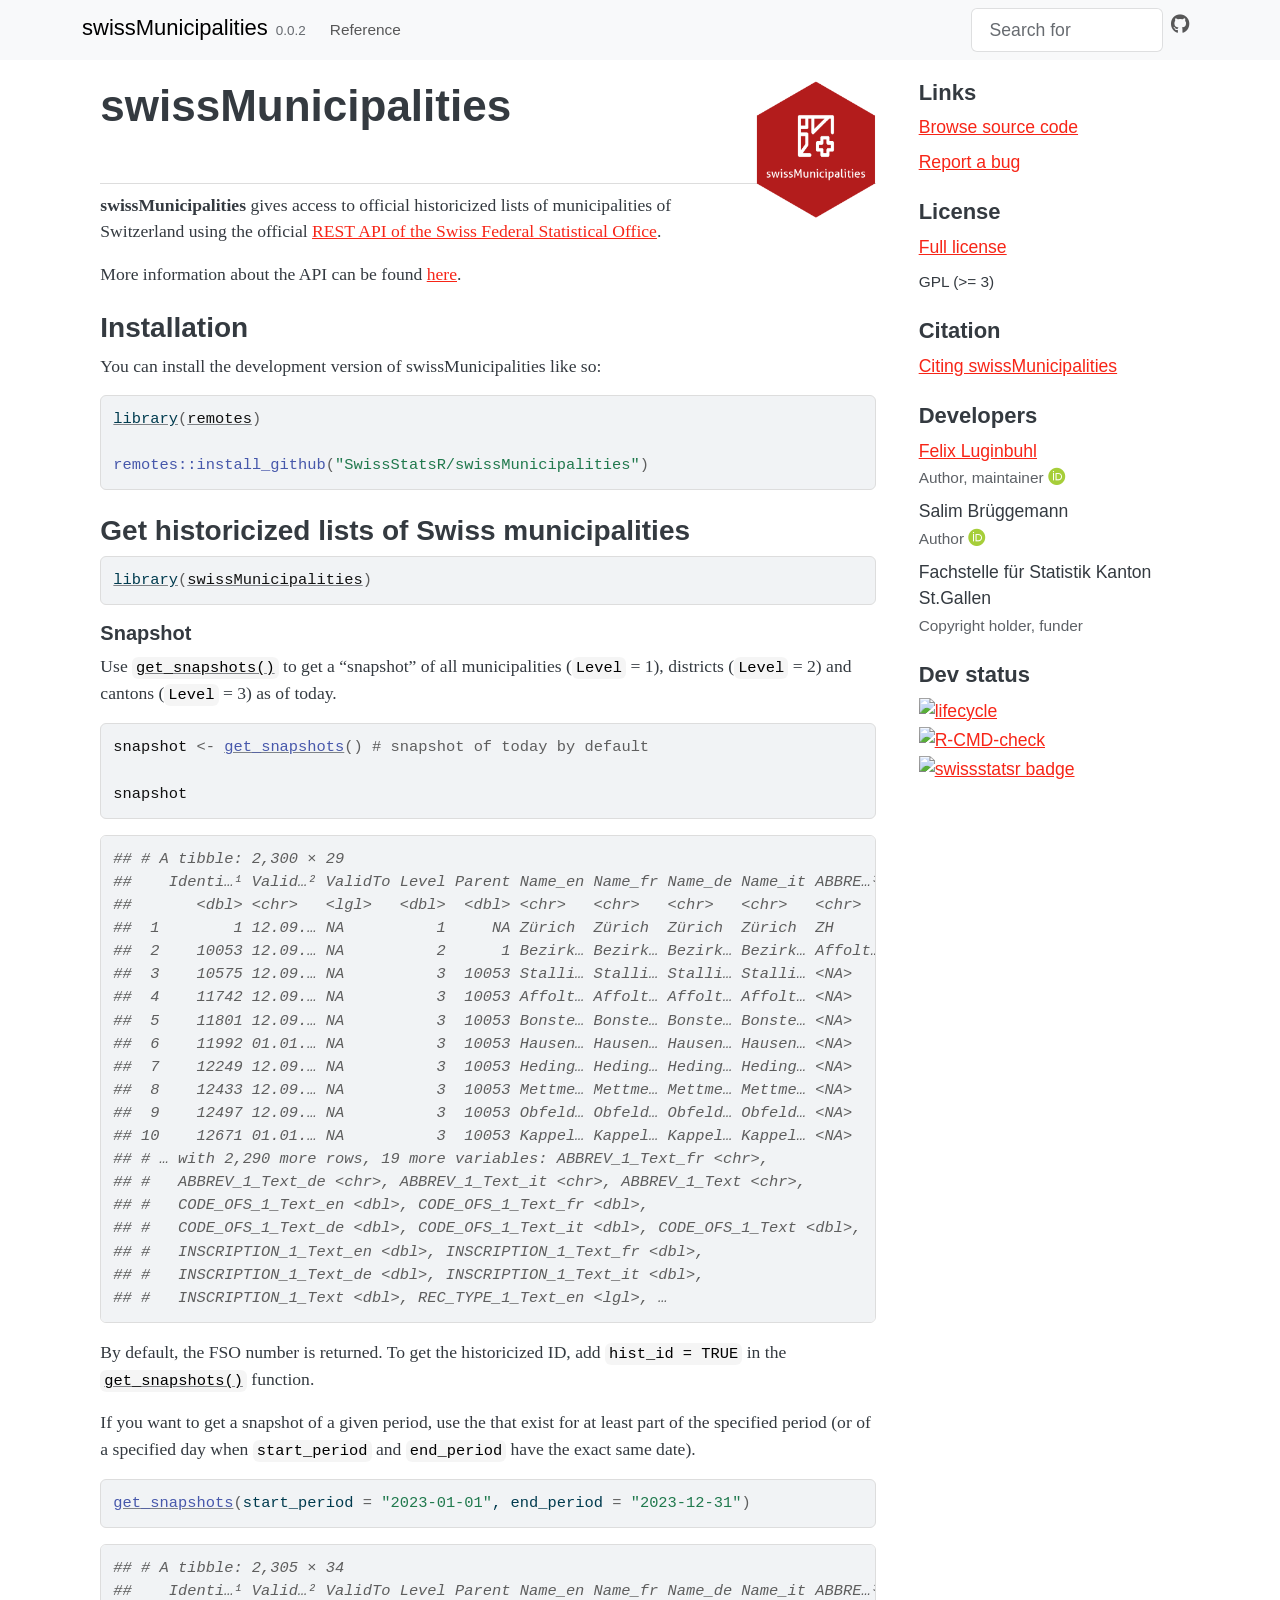
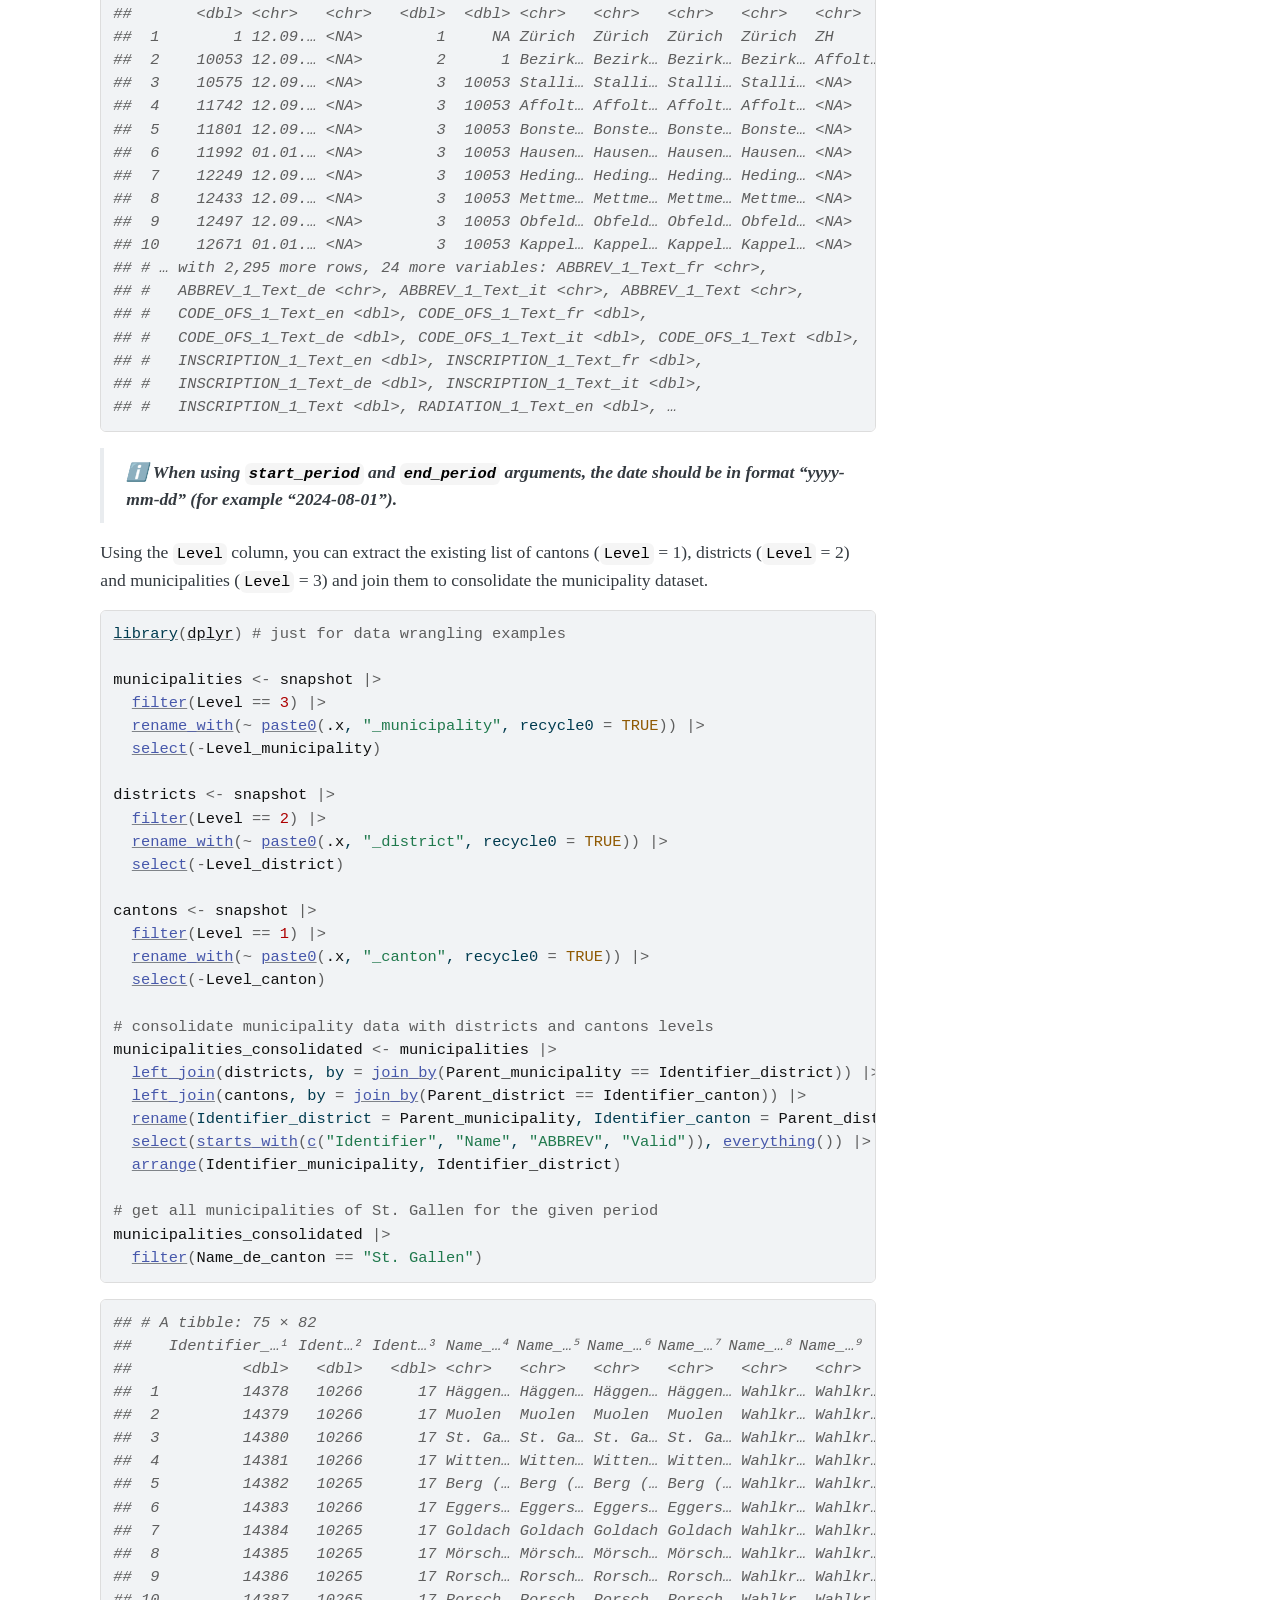
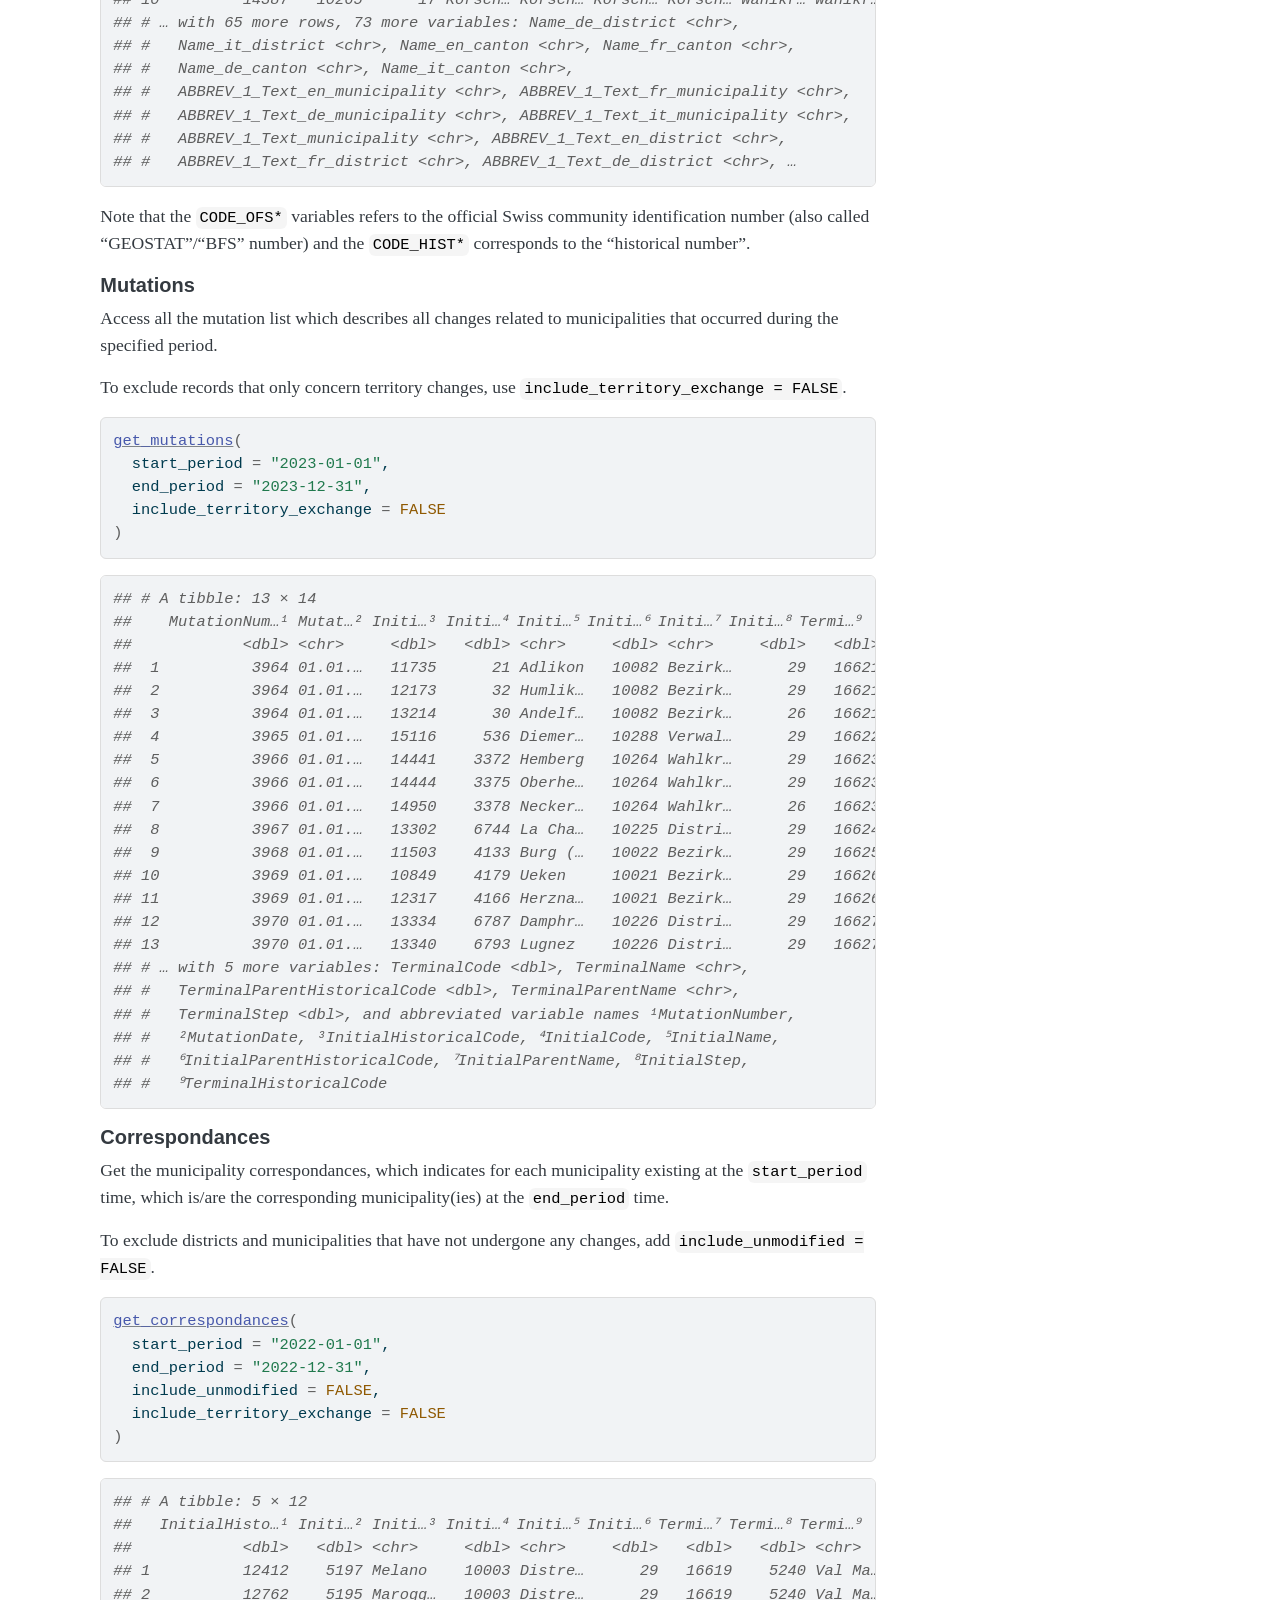
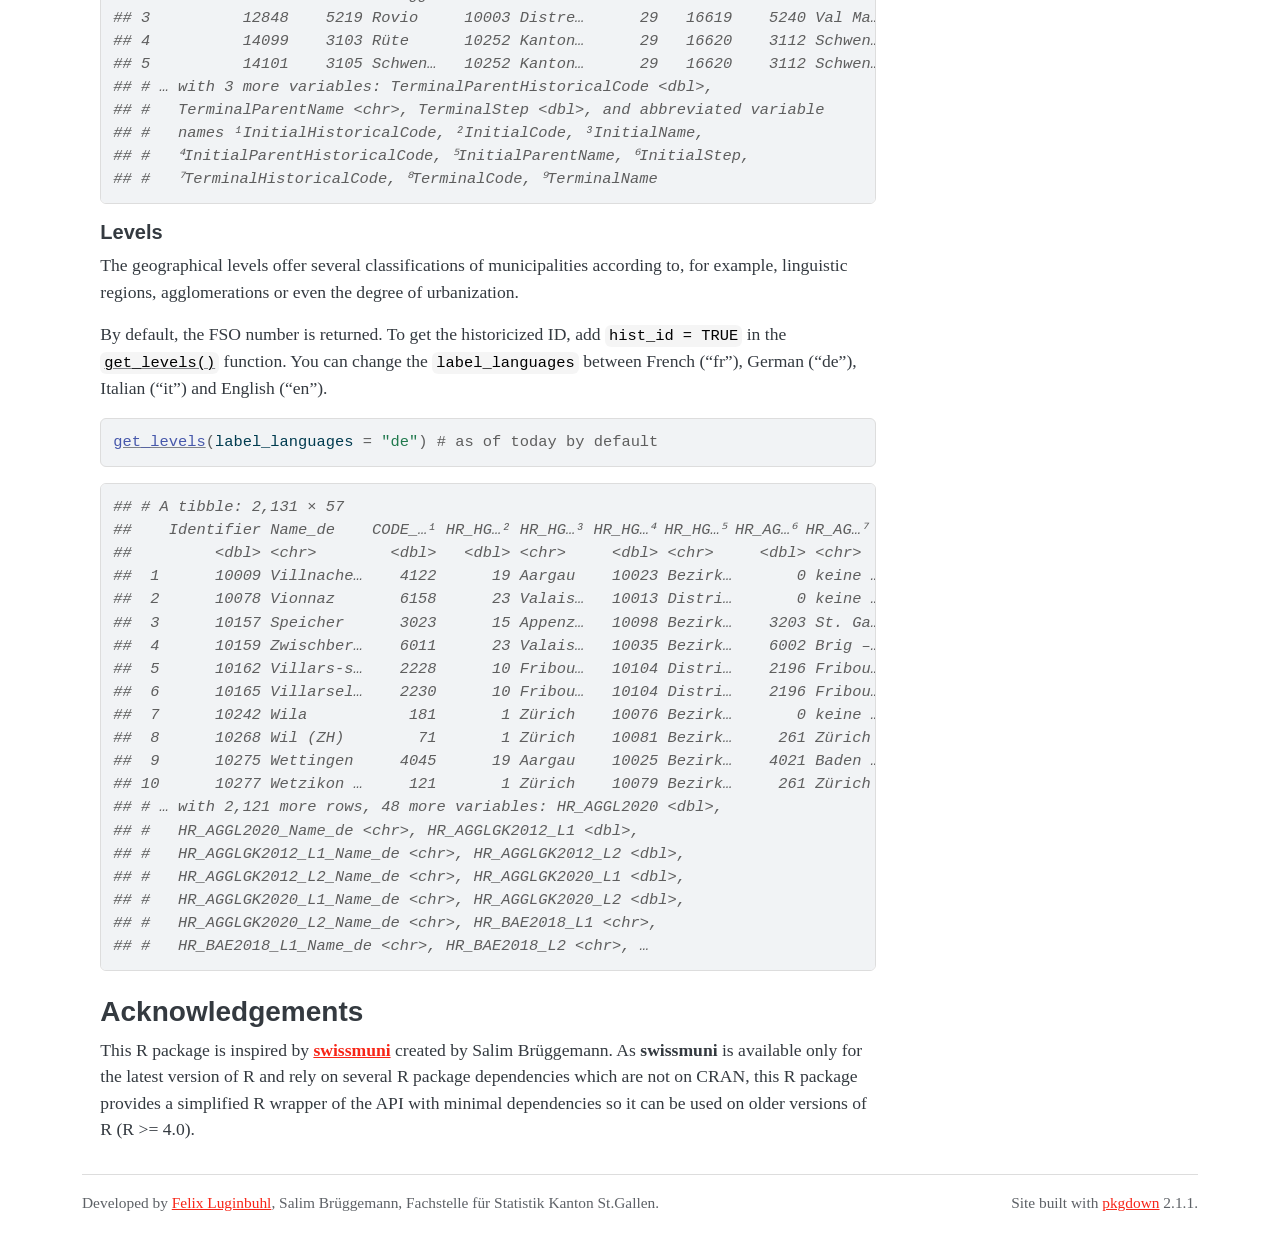
==== commit 587375df: "Deploying to gh-pages from @ SwissStatsR/swissMunicipalities@00be24cccd51e32477c68992b4fda74a6ea7e01" ====
--- a/index.html
+++ b/index.html
@@ -148,32 +148,32 @@
 <span>  <span class="fu"><a href="https://dplyr.tidyverse.org/reference/mutate-joins.html" class="external-link">left_join</a></span><span class="op">(</span><span class="va">districts</span>, by <span class="op">=</span> <span class="fu"><a href="https://dplyr.tidyverse.org/reference/join_by.html" class="external-link">join_by</a></span><span class="op">(</span><span class="va">Parent_municipality</span> <span class="op">==</span> <span class="va">Identifier_district</span><span class="op">)</span><span class="op">)</span> <span class="op">|&gt;</span></span>
 <span>  <span class="fu"><a href="https://dplyr.tidyverse.org/reference/mutate-joins.html" class="external-link">left_join</a></span><span class="op">(</span><span class="va">cantons</span>, by <span class="op">=</span> <span class="fu"><a href="https://dplyr.tidyverse.org/reference/join_by.html" class="external-link">join_by</a></span><span class="op">(</span><span class="va">Parent_district</span> <span class="op">==</span> <span class="va">Identifier_canton</span><span class="op">)</span><span class="op">)</span> <span class="op">|&gt;</span></span>
 <span>  <span class="fu"><a href="https://dplyr.tidyverse.org/reference/rename.html" class="external-link">rename</a></span><span class="op">(</span>Identifier_district <span class="op">=</span> <span class="va">Parent_municipality</span>, Identifier_canton <span class="op">=</span> <span class="va">Parent_district</span><span class="op">)</span> <span class="op">|&gt;</span></span>
-<span>  <span class="fu"><a href="https://dplyr.tidyverse.org/reference/select.html" class="external-link">select</a></span><span class="op">(</span><span class="fu"><a href="https://tidyselect.r-lib.org/reference/starts_with.html" class="external-link">starts_with</a></span><span class="op">(</span><span class="fu"><a href="https://rdrr.io/r/base/c.html" class="external-link">c</a></span><span class="op">(</span><span class="st">"Name"</span>, <span class="st">"ABBREV"</span>, <span class="st">"Identifier"</span>, <span class="st">"Valid"</span><span class="op">)</span><span class="op">)</span>, <span class="fu"><a href="https://tidyselect.r-lib.org/reference/everything.html" class="external-link">everything</a></span><span class="op">(</span><span class="op">)</span><span class="op">)</span> <span class="op">|&gt;</span></span>
+<span>  <span class="fu"><a href="https://dplyr.tidyverse.org/reference/select.html" class="external-link">select</a></span><span class="op">(</span><span class="fu"><a href="https://tidyselect.r-lib.org/reference/starts_with.html" class="external-link">starts_with</a></span><span class="op">(</span><span class="fu"><a href="https://rdrr.io/r/base/c.html" class="external-link">c</a></span><span class="op">(</span><span class="st">"Identifier"</span>, <span class="st">"Name"</span>, <span class="st">"ABBREV"</span>, <span class="st">"Valid"</span><span class="op">)</span><span class="op">)</span>, <span class="fu"><a href="https://tidyselect.r-lib.org/reference/everything.html" class="external-link">everything</a></span><span class="op">(</span><span class="op">)</span><span class="op">)</span> <span class="op">|&gt;</span></span>
 <span>  <span class="fu"><a href="https://dplyr.tidyverse.org/reference/arrange.html" class="external-link">arrange</a></span><span class="op">(</span><span class="va">Identifier_municipality</span>, <span class="va">Identifier_district</span><span class="op">)</span></span>
 <span></span>
 <span><span class="co"># get all municipalities of St. Gallen for the given period</span></span>
 <span><span class="va">municipalities_consolidated</span> <span class="op">|&gt;</span></span>
 <span>  <span class="fu"><a href="https://dplyr.tidyverse.org/reference/filter.html" class="external-link">filter</a></span><span class="op">(</span><span class="va">Name_de_canton</span> <span class="op">==</span> <span class="st">"St. Gallen"</span><span class="op">)</span></span></code></pre></div>
 <div class="sourceCode" id="cb8"><pre class="sourceCode R"><code class="sourceCode r"><span id="cb8-1"><a href="#cb8-1" tabindex="-1"></a><span class="do">## # A tibble: 75 × 82</span></span>
-<span id="cb8-2"><a href="#cb8-2" tabindex="-1"></a><span class="do">##    Name_en_mun…¹ Name_…² Name_…³ Name_…⁴ Name_…⁵ Name_…⁶ Name_…⁷ Name_…⁸ Name_…⁹</span></span>
-<span id="cb8-3"><a href="#cb8-3" tabindex="-1"></a><span class="do">##    &lt;chr&gt;         &lt;chr&gt;   &lt;chr&gt;   &lt;chr&gt;   &lt;chr&gt;   &lt;chr&gt;   &lt;chr&gt;   &lt;chr&gt;   &lt;chr&gt;  </span></span>
-<span id="cb8-4"><a href="#cb8-4" tabindex="-1"></a><span class="do">##  1 Häggenschwil  Häggen… Häggen… Häggen… Wahlkr… Wahlkr… Wahlkr… Wahlkr… St. Ga…</span></span>
-<span id="cb8-5"><a href="#cb8-5" tabindex="-1"></a><span class="do">##  2 Muolen        Muolen  Muolen  Muolen  Wahlkr… Wahlkr… Wahlkr… Wahlkr… St. Ga…</span></span>
-<span id="cb8-6"><a href="#cb8-6" tabindex="-1"></a><span class="do">##  3 St. Gallen    St. Ga… St. Ga… St. Ga… Wahlkr… Wahlkr… Wahlkr… Wahlkr… St. Ga…</span></span>
-<span id="cb8-7"><a href="#cb8-7" tabindex="-1"></a><span class="do">##  4 Wittenbach    Witten… Witten… Witten… Wahlkr… Wahlkr… Wahlkr… Wahlkr… St. Ga…</span></span>
-<span id="cb8-8"><a href="#cb8-8" tabindex="-1"></a><span class="do">##  5 Berg (SG)     Berg (… Berg (… Berg (… Wahlkr… Wahlkr… Wahlkr… Wahlkr… St. Ga…</span></span>
-<span id="cb8-9"><a href="#cb8-9" tabindex="-1"></a><span class="do">##  6 Eggersriet    Eggers… Eggers… Eggers… Wahlkr… Wahlkr… Wahlkr… Wahlkr… St. Ga…</span></span>
-<span id="cb8-10"><a href="#cb8-10" tabindex="-1"></a><span class="do">##  7 Goldach       Goldach Goldach Goldach Wahlkr… Wahlkr… Wahlkr… Wahlkr… St. Ga…</span></span>
-<span id="cb8-11"><a href="#cb8-11" tabindex="-1"></a><span class="do">##  8 Mörschwil     Mörsch… Mörsch… Mörsch… Wahlkr… Wahlkr… Wahlkr… Wahlkr… St. Ga…</span></span>
-<span id="cb8-12"><a href="#cb8-12" tabindex="-1"></a><span class="do">##  9 Rorschach     Rorsch… Rorsch… Rorsch… Wahlkr… Wahlkr… Wahlkr… Wahlkr… St. Ga…</span></span>
-<span id="cb8-13"><a href="#cb8-13" tabindex="-1"></a><span class="do">## 10 Rorschacherb… Rorsch… Rorsch… Rorsch… Wahlkr… Wahlkr… Wahlkr… Wahlkr… St. Ga…</span></span>
-<span id="cb8-14"><a href="#cb8-14" tabindex="-1"></a><span class="do">## # … with 65 more rows, 73 more variables: Name_fr_canton &lt;chr&gt;,</span></span>
-<span id="cb8-15"><a href="#cb8-15" tabindex="-1"></a><span class="do">## #   Name_de_canton &lt;chr&gt;, Name_it_canton &lt;chr&gt;,</span></span>
-<span id="cb8-16"><a href="#cb8-16" tabindex="-1"></a><span class="do">## #   ABBREV_1_Text_en_municipality &lt;chr&gt;, ABBREV_1_Text_fr_municipality &lt;chr&gt;,</span></span>
-<span id="cb8-17"><a href="#cb8-17" tabindex="-1"></a><span class="do">## #   ABBREV_1_Text_de_municipality &lt;chr&gt;, ABBREV_1_Text_it_municipality &lt;chr&gt;,</span></span>
-<span id="cb8-18"><a href="#cb8-18" tabindex="-1"></a><span class="do">## #   ABBREV_1_Text_municipality &lt;chr&gt;, ABBREV_1_Text_en_district &lt;chr&gt;,</span></span>
-<span id="cb8-19"><a href="#cb8-19" tabindex="-1"></a><span class="do">## #   ABBREV_1_Text_fr_district &lt;chr&gt;, ABBREV_1_Text_de_district &lt;chr&gt;,</span></span>
-<span id="cb8-20"><a href="#cb8-20" tabindex="-1"></a><span class="do">## #   ABBREV_1_Text_it_district &lt;chr&gt;, ABBREV_1_Text_district &lt;chr&gt;, …</span></span></code></pre></div>
+<span id="cb8-2"><a href="#cb8-2" tabindex="-1"></a><span class="do">##    Identifier_…¹ Ident…² Ident…³ Name_…⁴ Name_…⁵ Name_…⁶ Name_…⁷ Name_…⁸ Name_…⁹</span></span>
+<span id="cb8-3"><a href="#cb8-3" tabindex="-1"></a><span class="do">##            &lt;dbl&gt;   &lt;dbl&gt;   &lt;dbl&gt; &lt;chr&gt;   &lt;chr&gt;   &lt;chr&gt;   &lt;chr&gt;   &lt;chr&gt;   &lt;chr&gt;  </span></span>
+<span id="cb8-4"><a href="#cb8-4" tabindex="-1"></a><span class="do">##  1         14378   10266      17 Häggen… Häggen… Häggen… Häggen… Wahlkr… Wahlkr…</span></span>
+<span id="cb8-5"><a href="#cb8-5" tabindex="-1"></a><span class="do">##  2         14379   10266      17 Muolen  Muolen  Muolen  Muolen  Wahlkr… Wahlkr…</span></span>
+<span id="cb8-6"><a href="#cb8-6" tabindex="-1"></a><span class="do">##  3         14380   10266      17 St. Ga… St. Ga… St. Ga… St. Ga… Wahlkr… Wahlkr…</span></span>
+<span id="cb8-7"><a href="#cb8-7" tabindex="-1"></a><span class="do">##  4         14381   10266      17 Witten… Witten… Witten… Witten… Wahlkr… Wahlkr…</span></span>
+<span id="cb8-8"><a href="#cb8-8" tabindex="-1"></a><span class="do">##  5         14382   10265      17 Berg (… Berg (… Berg (… Berg (… Wahlkr… Wahlkr…</span></span>
+<span id="cb8-9"><a href="#cb8-9" tabindex="-1"></a><span class="do">##  6         14383   10266      17 Eggers… Eggers… Eggers… Eggers… Wahlkr… Wahlkr…</span></span>
+<span id="cb8-10"><a href="#cb8-10" tabindex="-1"></a><span class="do">##  7         14384   10265      17 Goldach Goldach Goldach Goldach Wahlkr… Wahlkr…</span></span>
+<span id="cb8-11"><a href="#cb8-11" tabindex="-1"></a><span class="do">##  8         14385   10265      17 Mörsch… Mörsch… Mörsch… Mörsch… Wahlkr… Wahlkr…</span></span>
+<span id="cb8-12"><a href="#cb8-12" tabindex="-1"></a><span class="do">##  9         14386   10265      17 Rorsch… Rorsch… Rorsch… Rorsch… Wahlkr… Wahlkr…</span></span>
+<span id="cb8-13"><a href="#cb8-13" tabindex="-1"></a><span class="do">## 10         14387   10265      17 Rorsch… Rorsch… Rorsch… Rorsch… Wahlkr… Wahlkr…</span></span>
+<span id="cb8-14"><a href="#cb8-14" tabindex="-1"></a><span class="do">## # … with 65 more rows, 73 more variables: Name_de_district &lt;chr&gt;,</span></span>
+<span id="cb8-15"><a href="#cb8-15" tabindex="-1"></a><span class="do">## #   Name_it_district &lt;chr&gt;, Name_en_canton &lt;chr&gt;, Name_fr_canton &lt;chr&gt;,</span></span>
+<span id="cb8-16"><a href="#cb8-16" tabindex="-1"></a><span class="do">## #   Name_de_canton &lt;chr&gt;, Name_it_canton &lt;chr&gt;,</span></span>
+<span id="cb8-17"><a href="#cb8-17" tabindex="-1"></a><span class="do">## #   ABBREV_1_Text_en_municipality &lt;chr&gt;, ABBREV_1_Text_fr_municipality &lt;chr&gt;,</span></span>
+<span id="cb8-18"><a href="#cb8-18" tabindex="-1"></a><span class="do">## #   ABBREV_1_Text_de_municipality &lt;chr&gt;, ABBREV_1_Text_it_municipality &lt;chr&gt;,</span></span>
+<span id="cb8-19"><a href="#cb8-19" tabindex="-1"></a><span class="do">## #   ABBREV_1_Text_municipality &lt;chr&gt;, ABBREV_1_Text_en_district &lt;chr&gt;,</span></span>
+<span id="cb8-20"><a href="#cb8-20" tabindex="-1"></a><span class="do">## #   ABBREV_1_Text_fr_district &lt;chr&gt;, ABBREV_1_Text_de_district &lt;chr&gt;, …</span></span></code></pre></div>
 <p>Note that the <code>CODE_OFS*</code> variables refers to the official Swiss community identification number (also called “GEOSTAT”/“BFS” number) and the <code>CODE_HIST*</code> corresponds to the “historical number”.</p>
 </div>
 <div class="section level3">
